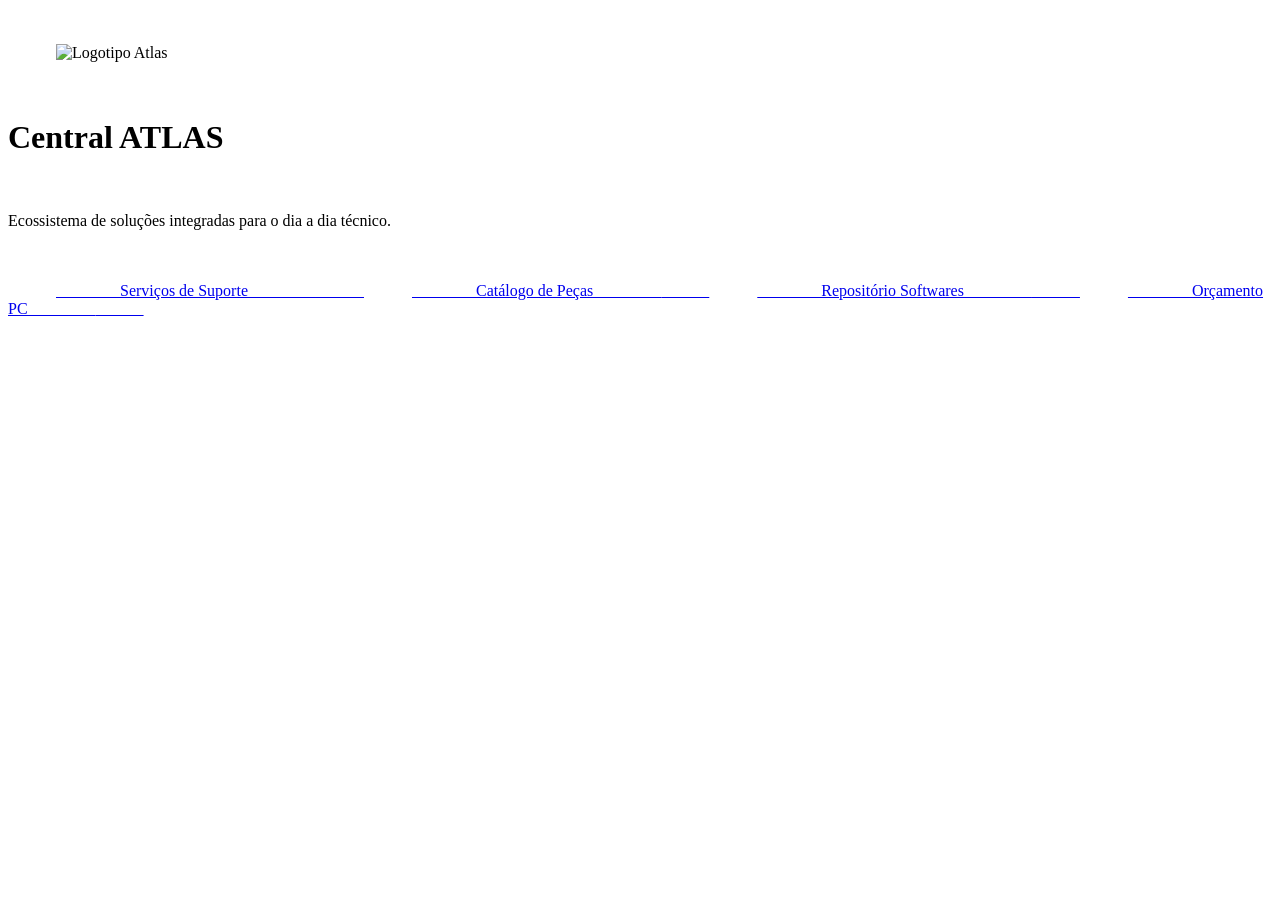
==== index.html @ 5d9e9987 "vv" ====
<!DOCTYPE html> 
 <html lang="pt-br"> 
 <head> 
     <meta charset="UTF-8"> 
     <meta name="viewport" content="width=device-width, initial-scale=1.0"> 
     <title>Atlas - Soluções Técnicas</title> 
     <script src="https://unpkg.com/lucide@latest"></script> 

     <link 
href="https://fonts.googleapis.com/css2?family=Plus+Jakarta+Sans:wght@400;600;700;800&display=swap"
 rel="stylesheet"> 
      
     <style> 
         :root { 
             --bg-body: #0a0f1a; 
             --card-bg: rgba(23, 32, 53, 0.8); 
             --primary: #3b82f6; 
             --primary-hover: #2563eb; 
             --text-main: #f8fafc; 
             --text-muted: #94a3b8; 
             --border: rgba(255, 255, 255, 0.08); 
         } 

         * {  
             margin: 0; padding: 0; box-sizing: border-box;  
             font-family: 'Plus Jakarta Sans', sans-serif;  
         } 
          
         body { 
             background-color: var(--bg-body); 
             background-image:  
                 radial-gradient(circle at 20% 20%, rgba(59, 130, 246, 0.05) 0%, transparent 40%), 
                 radial-gradient(circle at 80% 80%, rgba(37, 99, 235, 0.05) 0%, transparent 40%); 
             display: flex; 
             justify-content: center; 
             align-items: center; 
             min-height: 100vh; 
             padding: 20px; 
             color: var(--text-main); 
         } 

         /* Glassmorphism Card Elevado */ 
         .card { 
             background: var(--card-bg); 
             backdrop-filter: blur(20px); 
             -webkit-backdrop-filter: blur(20px); 
             width: 100%; 
             max-width: 400px; 
             padding: 48px 32px; 
             border-radius: 32px; 
             box-shadow: 0 40px 100px -20px rgba(0, 0, 0, 0.7); 
             text-align: center; 
             border: 1px solid var(--border); 
             position: relative; 
             overflow: hidden; 
         } 

         /* Brilho decorativo no topo */ 
         .card::before { 
             content: ''; 
             position: absolute; 
             top: 0; left: 50%; 
             transform: translateX(-50%); 
             width: 80%; 
             height: 1px; 
             background: linear-gradient(90deg, transparent, rgba(59, 130, 246, 0.5), transparent); 
         } 

         .logo-wrapper { 
             width: 130px; 
             height: 130px; 
             margin: 0 auto 32px; 
             background: linear-gradient(145deg, rgba(255,255,255,0.03), rgba(255,255,255,0.01)); 
             border-radius: 30px; 
             display: flex; 
             justify-content: center; 
             align-items: center; 
             padding: 20px; 
             border: 1px solid var(--border); 
             box-shadow: inset 0 0 20px rgba(0,0,0,0.2); 
         } 

         .logo-wrapper img { 
             max-width: 100%; 
             height: auto; 
             filter: drop-shadow(0 10px 15px rgba(0,0,0,0.3)); 
             transition: transform 0.5s cubic-bezier(0.175, 0.885, 0.32, 1.275); 
         } 

         .card:hover .logo-wrapper img { 
             transform: scale(1.1) rotate(2deg); 
         } 

         h1 {  
             font-size: 1.85rem;  
             font-weight: 800; 
             margin-bottom: 12px;  
             letter-spacing: -0.04em; 
             background: linear-gradient(to bottom, #fff, #cbd5e1); 
             -webkit-background-clip: text; 
             -webkit-text-fill-color: transparent; 
         } 

         p {  
             color: var(--text-muted);  
             margin-bottom: 40px;  
             font-size: 1rem;  
             line-height: 1.6; 
             font-weight: 400; 
         } 

         .btn-group {  
             display: flex;  
             flex-direction: column;  
             gap: 12px;  
         } 

         .btn { 
             display: flex; 
             align-items: center; 
             justify-content: space-between; 
             padding: 18px 24px; 
             border-radius: 18px; 
             font-weight: 700; 
             text-decoration: none; 
             font-size: 0.95rem; 
             transition: all 0.3s cubic-bezier(0.4, 0, 0.2, 1); 
             position: relative; 
         } 

         /* Botão Primário Estilo 'Glow' */ 
         .btn-primary {  
             background: var(--primary);  
             color: white; 
             box-shadow: 0 4px 20px -5px rgba(59, 130, 246, 0.5); 
         } 

         .btn-primary:hover { 
             background: var(--primary-hover); 
             transform: translateY(-2px); 
             box-shadow: 0 8px 25px -5px rgba(59, 130, 246, 0.6); 
         } 

         /* Botão Secundário Estilo Glass */ 
         .btn-secondary { 
             background: rgba(255, 255, 255, 0.03); 
             color: #e2e8f0; 
             border: 1px solid var(--border); 
         } 

         .btn-secondary:hover { 
             background: rgba(255, 255, 255, 0.07); 
             border-color: rgba(255, 255, 255, 0.2); 
             transform: translateY(-2px); 
             color: #fff; 
         } 

         .btn:active { transform: scale(0.97); } 

         .btn i { opacity: 0.6; transition: 0.3s; } 
         .btn:hover i { transform: translateX(4px); opacity: 1; } 

     </style> 
 </head> 
 <body> 

     <main class="card"> 
         <div class="logo-wrapper"> 
             <img src="https://github.com/danmaxy/atlas/blob/main/IMPERIUM.png?raw=true" alt="Logotipo Atlas"> 
         </div> 
          
         <header> 
             <h1>Central ATLAS</h1> 
             <p>Ecossistema de soluções integradas para o dia a dia técnico.</p> 
         </header> 

         <nav class="btn-group"> 
             <a href="#servicos" class="btn btn-primary"> 
                 Serviços de Suporte 
                 <i data-lucide="chevron-right" size="18"></i> 
             </a> 
             <a href="#pecas" class="btn btn-secondary"> 
                 Catálogo de Peças 
                 <i data-lucide="chevron-right" size="18"></i> 
             </a> 
             <a href="softwares.html" class="btn btn-secondary"> 
                 Repositório Softwares 
                 <i data-lucide="chevron-right" size="18"></i> 
             </a> 
             <a href="orcamentopc.html" class="btn btn-secondary"> 
                 Orçamento PC 
                 <i data-lucide="chevron-right" size="18"></i> 
             </a> 
         </nav> 
     </main> 

     <script> 
         // Inicializa os ícones Lucide 
         lucide.createIcons(); 
     </script> 
 </body> 
 </html>
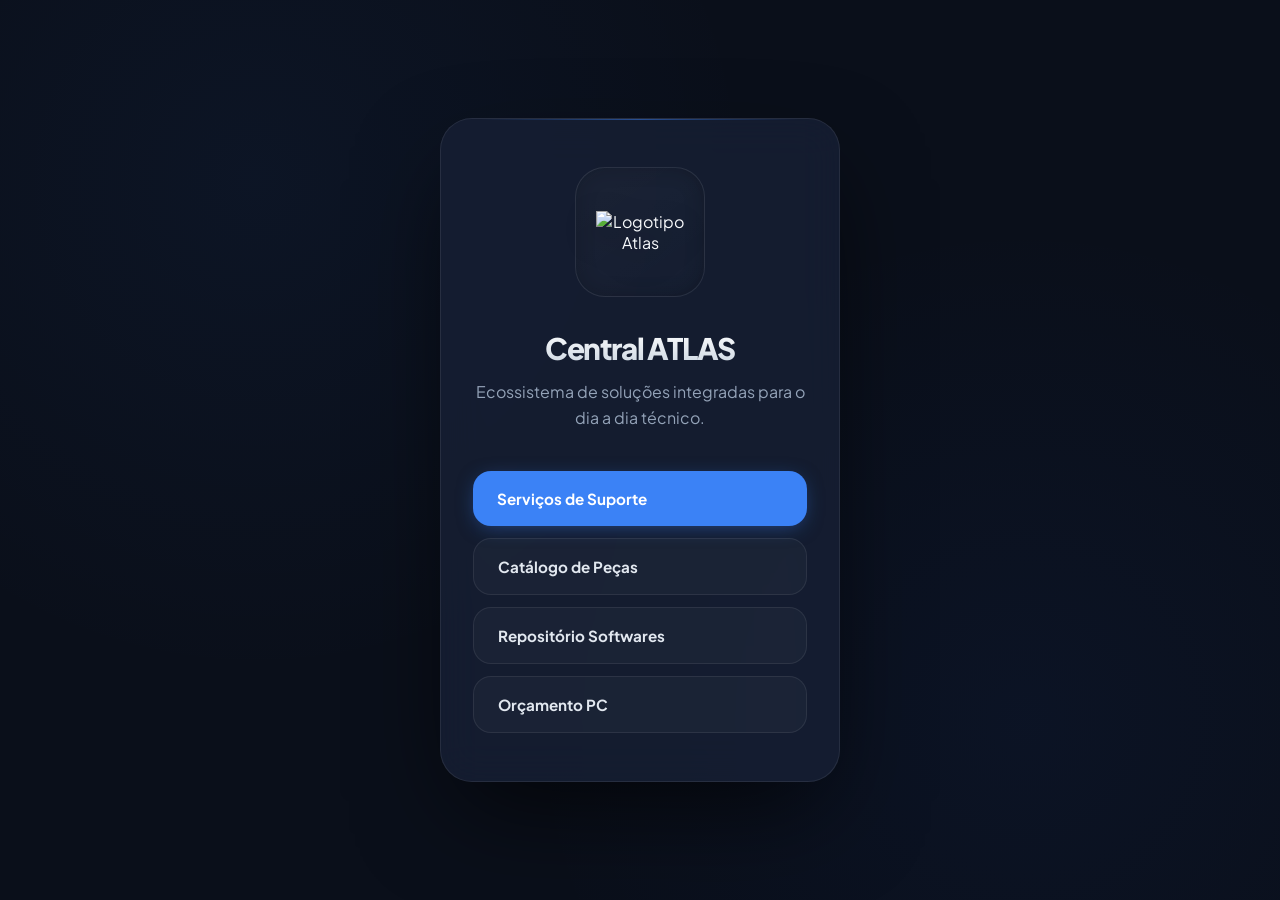
==== commit 8269cf31: "Update index.html" ====
--- a/index.html
+++ b/index.html
@@ -1,202 +1,202 @@
- <!DOCTYPE html> 
- <html lang="pt-br"> 
- <head> 
-     <meta charset="UTF-8"> 
-     <meta name="viewport" content="width=device-width, initial-scale=1.0"> 
-     <title>Atlas - Soluções Técnicas</title> 
-     <script src="https://unpkg.com/lucide@latest"></script> 
-
-     <link 
+<!DOCTYPE html> 
+<html lang="pt-br"> 
+<head> 
+    <meta charset="UTF-8"> 
+    <meta name="viewport" content="width=device-width, initial-scale=1.0"> 
+    <title>Atlas - Soluções Técnicas</title> 
+    <script src="https://unpkg.com/lucide@latest"></script> 
+
+    <link 
 href="https://fonts.googleapis.com/css2?family=Plus+Jakarta+Sans:wght@400;600;700;800&display=swap"
  rel="stylesheet"> 
-      
-     <style> 
-         :root { 
-             --bg-body: #0a0f1a; 
-             --card-bg: rgba(23, 32, 53, 0.8); 
-             --primary: #3b82f6; 
-             --primary-hover: #2563eb; 
-             --text-main: #f8fafc; 
-             --text-muted: #94a3b8; 
-             --border: rgba(255, 255, 255, 0.08); 
-         } 
-
-         * {  
-             margin: 0; padding: 0; box-sizing: border-box;  
-             font-family: 'Plus Jakarta Sans', sans-serif;  
-         } 
-          
-         body { 
-             background-color: var(--bg-body); 
-             background-image:  
-                 radial-gradient(circle at 20% 20%, rgba(59, 130, 246, 0.05) 0%, transparent 40%), 
-                 radial-gradient(circle at 80% 80%, rgba(37, 99, 235, 0.05) 0%, transparent 40%); 
-             display: flex; 
-             justify-content: center; 
-             align-items: center; 
-             min-height: 100vh; 
-             padding: 20px; 
-             color: var(--text-main); 
-         } 
-
-         /* Glassmorphism Card Elevado */ 
-         .card { 
-             background: var(--card-bg); 
-             backdrop-filter: blur(20px); 
-             -webkit-backdrop-filter: blur(20px); 
-             width: 100%; 
-             max-width: 400px; 
-             padding: 48px 32px; 
-             border-radius: 32px; 
-             box-shadow: 0 40px 100px -20px rgba(0, 0, 0, 0.7); 
-             text-align: center; 
-             border: 1px solid var(--border); 
-             position: relative; 
-             overflow: hidden; 
-         } 
-
-         /* Brilho decorativo no topo */ 
-         .card::before { 
-             content: ''; 
-             position: absolute; 
-             top: 0; left: 50%; 
-             transform: translateX(-50%); 
-             width: 80%; 
-             height: 1px; 
-             background: linear-gradient(90deg, transparent, rgba(59, 130, 246, 0.5), transparent); 
-         } 
-
-         .logo-wrapper { 
-             width: 130px; 
-             height: 130px; 
-             margin: 0 auto 32px; 
-             background: linear-gradient(145deg, rgba(255,255,255,0.03), rgba(255,255,255,0.01)); 
-             border-radius: 30px; 
-             display: flex; 
-             justify-content: center; 
-             align-items: center; 
-             padding: 20px; 
-             border: 1px solid var(--border); 
-             box-shadow: inset 0 0 20px rgba(0,0,0,0.2); 
-         } 
-
-         .logo-wrapper img { 
-             max-width: 100%; 
-             height: auto; 
-             filter: drop-shadow(0 10px 15px rgba(0,0,0,0.3)); 
-             transition: transform 0.5s cubic-bezier(0.175, 0.885, 0.32, 1.275); 
-         } 
-
-         .card:hover .logo-wrapper img { 
-             transform: scale(1.1) rotate(2deg); 
-         } 
-
-         h1 {  
-             font-size: 1.85rem;  
-             font-weight: 800; 
-             margin-bottom: 12px;  
-             letter-spacing: -0.04em; 
-             background: linear-gradient(to bottom, #fff, #cbd5e1); 
-             -webkit-background-clip: text; 
-             -webkit-text-fill-color: transparent; 
-         } 
-
-         p {  
-             color: var(--text-muted);  
-             margin-bottom: 40px;  
-             font-size: 1rem;  
-             line-height: 1.6; 
-             font-weight: 400; 
-         } 
-
-         .btn-group {  
-             display: flex;  
-             flex-direction: column;  
-             gap: 12px;  
-         } 
-
-         .btn { 
-             display: flex; 
-             align-items: center; 
-             justify-content: space-between; 
-             padding: 18px 24px; 
-             border-radius: 18px; 
-             font-weight: 700; 
-             text-decoration: none; 
-             font-size: 0.95rem; 
-             transition: all 0.3s cubic-bezier(0.4, 0, 0.2, 1); 
-             position: relative; 
-         } 
-
-         /* Botão Primário Estilo 'Glow' */ 
-         .btn-primary {  
-             background: var(--primary);  
-             color: white; 
-             box-shadow: 0 4px 20px -5px rgba(59, 130, 246, 0.5); 
-         } 
-
-         .btn-primary:hover { 
-             background: var(--primary-hover); 
-             transform: translateY(-2px); 
-             box-shadow: 0 8px 25px -5px rgba(59, 130, 246, 0.6); 
-         } 
-
-         /* Botão Secundário Estilo Glass */ 
-         .btn-secondary { 
-             background: rgba(255, 255, 255, 0.03); 
-             color: #e2e8f0; 
-             border: 1px solid var(--border); 
-         } 
-
-         .btn-secondary:hover { 
-             background: rgba(255, 255, 255, 0.07); 
-             border-color: rgba(255, 255, 255, 0.2); 
-             transform: translateY(-2px); 
-             color: #fff; 
-         } 
-
-         .btn:active { transform: scale(0.97); } 
-
-         .btn i { opacity: 0.6; transition: 0.3s; } 
-         .btn:hover i { transform: translateX(4px); opacity: 1; } 
-
-     </style> 
- </head> 
- <body> 
-
-     <main class="card"> 
-         <div class="logo-wrapper"> 
-             <img src="https://github.com/danmaxy/atlas/blob/main/IMPERIUM.png?raw=true" alt="Logotipo Atlas"> 
-         </div> 
-          
-         <header> 
-             <h1>Central ATLAS</h1> 
-             <p>Ecossistema de soluções integradas para o dia a dia técnico.</p> 
-         </header> 
-
-         <nav class="btn-group"> 
-             <a href="#servicos" class="btn btn-primary"> 
-                 Serviços de Suporte 
-                 <i data-lucide="chevron-right" size="18"></i> 
-             </a> 
-             <a href="#pecas" class="btn btn-secondary"> 
-                 Catálogo de Peças 
-                 <i data-lucide="chevron-right" size="18"></i> 
-             </a> 
-             <a href="softwares.html" class="btn btn-secondary"> 
-                 Repositório Softwares 
-                 <i data-lucide="chevron-right" size="18"></i> 
-             </a> 
-             <a href="orcamentopc.html" class="btn btn-secondary"> 
-                 Orçamento PC 
-                 <i data-lucide="chevron-right" size="18"></i> 
-             </a> 
-         </nav> 
-     </main> 
-
-     <script> 
-         // Inicializa os ícones Lucide 
-         lucide.createIcons(); 
-     </script> 
- </body> 
- </html> 
+     
+    <style> 
+        :root { 
+            --bg-body: #0a0f1a; 
+            --card-bg: rgba(23, 32, 53, 0.8); 
+            --primary: #3b82f6; 
+            --primary-hover: #2563eb; 
+            --text-main: #f8fafc; 
+            --text-muted: #94a3b8; 
+            --border: rgba(255, 255, 255, 0.08); 
+        } 
+
+        * {  
+            margin: 0; padding: 0; box-sizing: border-box;  
+            font-family: 'Plus Jakarta Sans', sans-serif;  
+        } 
+         
+        body { 
+            background-color: var(--bg-body); 
+            background-image:  
+                radial-gradient(circle at 20% 20%, rgba(59, 130, 246, 0.05) 0%, transparent 40%),  
+                radial-gradient(circle at 80% 80%, rgba(37, 99, 235, 0.05) 0%, transparent 40%); 
+            display: flex; 
+            justify-content: center; 
+            align-items: center; 
+            min-height: 100vh; 
+            padding: 20px; 
+            color: var(--text-main); 
+        } 
+
+        /* Glassmorphism Card Elevado */ 
+        .card { 
+            background: var(--card-bg); 
+            backdrop-filter: blur(20px); 
+            -webkit-backdrop-filter: blur(20px); 
+            width: 100%; 
+            max-width: 400px; 
+            padding: 48px 32px; 
+            border-radius: 32px; 
+            box-shadow: 0 40px 100px -20px rgba(0, 0, 0, 0.7); 
+            text-align: center; 
+            border: 1px solid var(--border); 
+            position: relative; 
+            overflow: hidden; 
+        } 
+
+        /* Brilho decorativo no topo */ 
+        .card::before { 
+            content: ''; 
+            position: absolute; 
+            top: 0; left: 50%; 
+            transform: translateX(-50%); 
+            width: 80%; 
+            height: 1px; 
+            background: linear-gradient(90deg, transparent, rgba(59, 130, 246, 0.5), transparent); 
+        } 
+
+        .logo-wrapper { 
+            width: 130px; 
+            height: 130px; 
+            margin: 0 auto 32px; 
+            background: linear-gradient(145deg, rgba(255,255,255,0.03), rgba(255,255,255,0.01)); 
+            border-radius: 30px; 
+            display: flex; 
+            justify-content: center; 
+            align-items: center; 
+            padding: 20px; 
+            border: 1px solid var(--border); 
+            box-shadow: inset 0 0 20px rgba(0,0,0,0.2); 
+        } 
+
+        .logo-wrapper img { 
+            max-width: 100%; 
+            height: auto; 
+            filter: drop-shadow(0 10px 15px rgba(0,0,0,0.3)); 
+            transition: transform 0.5s cubic-bezier(0.175, 0.885, 0.32, 1.275); 
+        } 
+
+        .card:hover .logo-wrapper img { 
+            transform: scale(1.1) rotate(2deg); 
+        } 
+
+        h1 {  
+            font-size: 1.85rem;  
+            font-weight: 800; 
+            margin-bottom: 12px;  
+            letter-spacing: -0.04em; 
+            background: linear-gradient(to bottom, #fff, #cbd5e1); 
+            -webkit-background-clip: text; 
+            -webkit-text-fill-color: transparent; 
+        } 
+
+        p {  
+            color: var(--text-muted);  
+            margin-bottom: 40px;  
+            font-size: 1rem;  
+            line-height: 1.6;  
+            font-weight: 400; 
+        } 
+
+        .btn-group {  
+            display: flex;  
+            flex-direction: column;  
+            gap: 12px;  
+        } 
+
+        .btn { 
+            display: flex; 
+            align-items: center; 
+            justify-content: space-between; 
+            padding: 18px 24px; 
+            border-radius: 18px; 
+            font-weight: 700; 
+            text-decoration: none; 
+            font-size: 0.95rem; 
+            transition: all 0.3s cubic-bezier(0.4, 0, 0.2, 1); 
+            position: relative; 
+        } 
+
+        /* Botão Primário Estilo 'Glow' */ 
+        .btn-primary {  
+            background: var(--primary);  
+            color: white; 
+            box-shadow: 0 4px 20px -5px rgba(59, 130, 246, 0.5); 
+        } 
+
+        .btn-primary:hover { 
+            background: var(--primary-hover); 
+            transform: translateY(-2px); 
+            box-shadow: 0 8px 25px -5px rgba(59, 130, 246, 0.6); 
+        } 
+
+        /* Botão Secundário Estilo Glass */ 
+        .btn-secondary { 
+            background: rgba(255, 255, 255, 0.03); 
+            color: #e2e8f0; 
+            border: 1px solid var(--border); 
+        } 
+
+        .btn-secondary:hover { 
+            background: rgba(255, 255, 255, 0.07); 
+            border-color: rgba(255, 255, 255, 0.2); 
+            transform: translateY(-2px); 
+            color: #fff; 
+        } 
+
+        .btn:active { transform: scale(0.97); } 
+
+        .btn i { opacity: 0.6; transition: 0.3s; } 
+        .btn:hover i { transform: translateX(4px); opacity: 1; } 
+
+    </style> 
+</head> 
+<body> 
+
+    <main class="card"> 
+        <div class="logo-wrapper"> 
+            <img src="https://github.com/danmaxy/atlas/blob/main/IMPERIUM.png?raw=true" alt="Logotipo Atlas"> 
+        </div> 
+         
+        <header> 
+            <h1>Central ATLAS</h1> 
+            <p>Ecossistema de soluções integradas para o dia a dia técnico.</p> 
+        </header> 
+
+        <nav class="btn-group"> 
+            <a href="#servicos" class="btn btn-primary"> 
+                Serviços de Suporte 
+                <i data-lucide="chevron-right" size="18"></i> 
+            </a> 
+            <a href="#pecas" class="btn btn-secondary"> 
+                Catálogo de Peças 
+                <i data-lucide="chevron-right" size="18"></i> 
+            </a> 
+            <a href="softwares.html" class="btn btn-secondary"> 
+                Repositório Softwares 
+                <i data-lucide="chevron-right" size="18"></i> 
+            </a> 
+            <a href="orcamentopc.html" class="btn btn-secondary"> 
+                Orçamento PC 
+                <i data-lucide="chevron-right" size="18"></i> 
+            </a> 
+        </nav> 
+    </main> 
+
+    <script> 
+        // Inicializa os ícones Lucide 
+        lucide.createIcons(); 
+    </script> 
+</body> 
+</html>
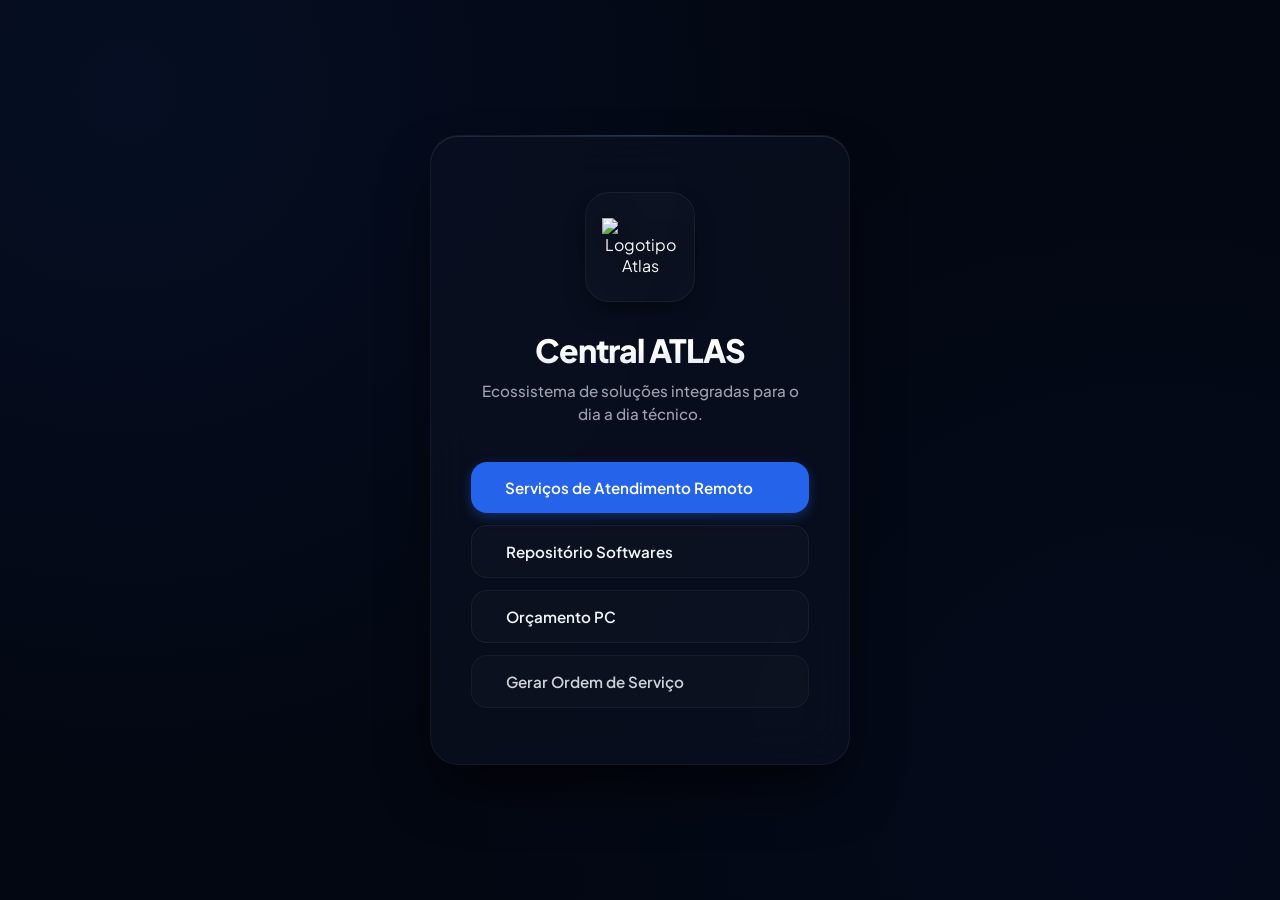
==== commit b17b4a4f: "Update index.html" ====
--- a/index.html
+++ b/index.html
@@ -6,19 +6,18 @@
     <title>Atlas - Soluções Técnicas</title> 
     <script src="https://unpkg.com/lucide@latest"></script> 
 
-    <link 
-href="https://fonts.googleapis.com/css2?family=Plus+Jakarta+Sans:wght@400;600;700;800&display=swap"
- rel="stylesheet"> 
+    <link href="https://fonts.googleapis.com/css2?family=Plus+Jakarta+Sans:wght@400;500;600;700;800&display=swap" rel="stylesheet"> 
      
     <style> 
         :root { 
-            --bg-body: #0a0f1a; 
-            --card-bg: rgba(23, 32, 53, 0.8); 
-            --primary: #3b82f6; 
-            --primary-hover: #2563eb; 
-            --text-main: #f8fafc; 
-            --text-muted: #94a3b8; 
-            --border: rgba(255, 255, 255, 0.08); 
+            --bg-body: #030712; 
+            --card-bg: rgba(11, 17, 34, 0.65); 
+            --primary: #2563eb; 
+            --primary-glow: rgba(37, 99, 235, 0.35); 
+            --text-main: #f9fafb; 
+            --text-muted: #9ca3af; 
+            --border: rgba(255, 255, 255, 0.05); 
+            --border-hover: rgba(255, 255, 255, 0.12);
         } 
 
         * {  
@@ -29,86 +28,96 @@
         body { 
             background-color: var(--bg-body); 
             background-image:  
-                radial-gradient(circle at 20% 20%, rgba(59, 130, 246, 0.05) 0%, transparent 40%),  
-                radial-gradient(circle at 80% 80%, rgba(37, 99, 235, 0.05) 0%, transparent 40%); 
+                radial-gradient(circle at 10% 10%, rgba(37, 99, 235, 0.08) 0%, transparent 50%),  
+                radial-gradient(circle at 90% 90%, rgba(29, 78, 216, 0.05) 0%, transparent 50%); 
             display: flex; 
             justify-content: center; 
             align-items: center; 
             min-height: 100vh; 
-            padding: 20px; 
+            padding: 24px; 
             color: var(--text-main); 
         } 
 
-        /* Glassmorphism Card Elevado */ 
+        /* Card com design Glassmorphism Minimalista */ 
         .card { 
             background: var(--card-bg); 
-            backdrop-filter: blur(20px); 
-            -webkit-backdrop-filter: blur(20px); 
+            backdrop-filter: blur(24px); 
+            -webkit-backdrop-filter: blur(24px); 
             width: 100%; 
-            max-width: 400px; 
-            padding: 48px 32px; 
-            border-radius: 32px; 
-            box-shadow: 0 40px 100px -20px rgba(0, 0, 0, 0.7); 
+            max-width: 420px; 
+            padding: 56px 40px; 
+            border-radius: 28px; 
+            box-shadow: 0 30px 60px -15px rgba(0, 0, 0, 0.8),
+                        inset 0 1px 0px 0px rgba(255, 255, 255, 0.1); 
             text-align: center; 
             border: 1px solid var(--border); 
             position: relative; 
-            overflow: hidden; 
-        } 
-
-        /* Brilho decorativo no topo */ 
+        } 
+
+        /* Linha de luz superior refinada */ 
         .card::before { 
             content: ''; 
             position: absolute; 
-            top: 0; left: 50%; 
-            transform: translateX(-50%); 
-            width: 80%; 
+            top: -1px; left: 15%; 
+            width: 70%; 
             height: 1px; 
-            background: linear-gradient(90deg, transparent, rgba(59, 130, 246, 0.5), transparent); 
-        } 
-
+            background: linear-gradient(90deg, transparent, rgba(59, 130, 246, 0.3), transparent); 
+        } 
+
+        /* Wrapper do Logotipo Polido */ 
         .logo-wrapper { 
-            width: 130px; 
-            height: 130px; 
-            margin: 0 auto 32px; 
-            background: linear-gradient(145deg, rgba(255,255,255,0.03), rgba(255,255,255,0.01)); 
-            border-radius: 30px; 
+            width: 110px; 
+            height: 110px; 
+            margin: 0 auto 28px; 
+            background: rgba(255, 255, 255, 0.02); 
+            border-radius: 24px; 
             display: flex; 
             justify-content: center; 
             align-items: center; 
-            padding: 20px; 
+            padding: 16px; 
             border: 1px solid var(--border); 
-            box-shadow: inset 0 0 20px rgba(0,0,0,0.2); 
+            box-shadow: 0 12px 24px -8px rgba(0,0,0,0.5);
+            transition: all 0.5s ease;
         } 
 
         .logo-wrapper img { 
             max-width: 100%; 
             height: auto; 
-            filter: drop-shadow(0 10px 15px rgba(0,0,0,0.3)); 
-            transition: transform 0.5s cubic-bezier(0.175, 0.885, 0.32, 1.275); 
-        } 
+            filter: drop-shadow(0 4px 12px rgba(0,0,0,0.5)); 
+            transition: transform 0.6s cubic-bezier(0.16, 1, 0.3, 1); 
+        } 
+
+        .card:hover .logo-wrapper {
+            border-color: rgba(37, 99, 235, 0.3);
+            background: rgba(37, 99, 235, 0.03);
+            box-shadow: 0 16px 32px -8px rgba(37, 99, 235, 0.1);
+        }
 
         .card:hover .logo-wrapper img { 
-            transform: scale(1.1) rotate(2deg); 
-        } 
-
+            transform: scale(1.05); 
+        } 
+
+        /* Tipografia Elegante */
         h1 {  
-            font-size: 1.85rem;  
+            font-size: 2rem;  
             font-weight: 800; 
-            margin-bottom: 12px;  
-            letter-spacing: -0.04em; 
-            background: linear-gradient(to bottom, #fff, #cbd5e1); 
+            margin-bottom: 10px;  
+            letter-spacing: -0.03em; 
+            background: linear-gradient(to bottom, #ffffff 40%, #e2e8f0 100%); 
             -webkit-background-clip: text; 
             -webkit-text-fill-color: transparent; 
         } 
 
         p {  
             color: var(--text-muted);  
-            margin-bottom: 40px;  
-            font-size: 1rem;  
-            line-height: 1.6;  
-            font-weight: 400; 
-        } 
-
+            margin-bottom: 36px;  
+            font-size: 0.95rem;  
+            line-height: 1.5;  
+            font-weight: 500; 
+            padding: 0 8px;
+        } 
+
+        /* Grupo de Botões e Listas */
         .btn-group {  
             display: flex;  
             flex-direction: column;  
@@ -119,46 +128,64 @@
             display: flex; 
             align-items: center; 
             justify-content: space-between; 
-            padding: 18px 24px; 
-            border-radius: 18px; 
-            font-weight: 700; 
+            padding: 16px 20px; 
+            border-radius: 16px; 
+            font-weight: 600; 
             text-decoration: none; 
             font-size: 0.95rem; 
-            transition: all 0.3s cubic-bezier(0.4, 0, 0.2, 1); 
-            position: relative; 
-        } 
-
-        /* Botão Primário Estilo 'Glow' */ 
+            transition: all 0.25s cubic-bezier(0.16, 1, 0.3, 1); 
+            cursor: pointer;
+        } 
+
+        /* Botão Primário Neutro/Elevado */ 
         .btn-primary {  
             background: var(--primary);  
             color: white; 
-            box-shadow: 0 4px 20px -5px rgba(59, 130, 246, 0.5); 
+            box-shadow: 0 4px 12px var(--primary-glow); 
         } 
 
         .btn-primary:hover { 
-            background: var(--primary-hover); 
+            background: #3b82f6; 
             transform: translateY(-2px); 
-            box-shadow: 0 8px 25px -5px rgba(59, 130, 246, 0.6); 
-        } 
-
-        /* Botão Secundário Estilo Glass */ 
+            box-shadow: 0 8px 20px rgba(37, 99, 235, 0.45); 
+        } 
+
+        /* Botão Secundário Minimalista */ 
         .btn-secondary { 
-            background: rgba(255, 255, 255, 0.03); 
-            color: #e2e8f0; 
+            background: rgba(255, 255, 255, 0.02); 
+            color: #f1f5f9; 
             border: 1px solid var(--border); 
         } 
 
         .btn-secondary:hover { 
-            background: rgba(255, 255, 255, 0.07); 
-            border-color: rgba(255, 255, 255, 0.2); 
+            background: rgba(255, 255, 255, 0.05); 
+            border-color: var(--border-hover); 
             transform: translateY(-2px); 
-            color: #fff; 
-        } 
-
-        .btn:active { transform: scale(0.97); } 
-
-        .btn i { opacity: 0.6; transition: 0.3s; } 
-        .btn:hover i { transform: translateX(4px); opacity: 1; } 
+        } 
+
+        /* Feedbacks de Toque e Ícones */
+        .btn:active { 
+            transform: translateY(0) scale(0.98); 
+        } 
+
+        .btn .icon-left {
+            display: flex;
+            align-items: center;
+            gap: 14px;
+        }
+
+        .btn i { 
+            opacity: 0.4; 
+            transition: transform 0.25s ease, opacity 0.25s ease; 
+        } 
+        
+        .btn:hover i { 
+            opacity: 1; 
+        }
+
+        .btn:hover .chevron {
+            transform: translateX(3px);
+        }
 
     </style> 
 </head> 
@@ -175,21 +202,36 @@
         </header> 
 
         <nav class="btn-group"> 
-            <a href="#servicos" class="btn btn-primary"> 
-                Serviços de Suporte 
-                <i data-lucide="chevron-right" size="18"></i> 
-            </a> 
-            <a href="#pecas" class="btn btn-secondary"> 
-                Catálogo de Peças 
-                <i data-lucide="chevron-right" size="18"></i> 
-            </a> 
+            <a href="#atendimento" class="btn btn-primary"> 
+                <span class="icon-left">
+                    <i data-lucide="monitor-remote"></i>
+                    Serviços de Atendimento Remoto 
+                </span>
+                <i data-lucide="arrow-right" class="chevron" size="18"></i> 
+            </a> 
+
             <a href="softwares.html" class="btn btn-secondary"> 
-                Repositório Softwares 
-                <i data-lucide="chevron-right" size="18"></i> 
-            </a> 
+                <span class="icon-left">
+                    <i data-lucide="folder-git"></i>
+                    Repositório Softwares 
+                </span>
+                <i data-lucide="chevron-right" class="chevron" size="18"></i> 
+            </a> 
+
             <a href="orcamentopc.html" class="btn btn-secondary"> 
-                Orçamento PC 
-                <i data-lucide="chevron-right" size="18"></i> 
+                <span class="icon-left">
+                    <i data-lucide="calculator"></i>
+                    Orçamento PC 
+                </span>
+                <i data-lucide="chevron-right" class="chevron" size="18"></i> 
+            </a> 
+
+            <a class="btn btn-secondary" style="opacity: 0.85;"> 
+                <span class="icon-left">
+                    <i data-lucide="file-text"></i>
+                    Gerar Ordem de Serviço 
+                </span>
+                <i data-lucide="plus" size="18"></i> 
             </a> 
         </nav> 
     </main> 
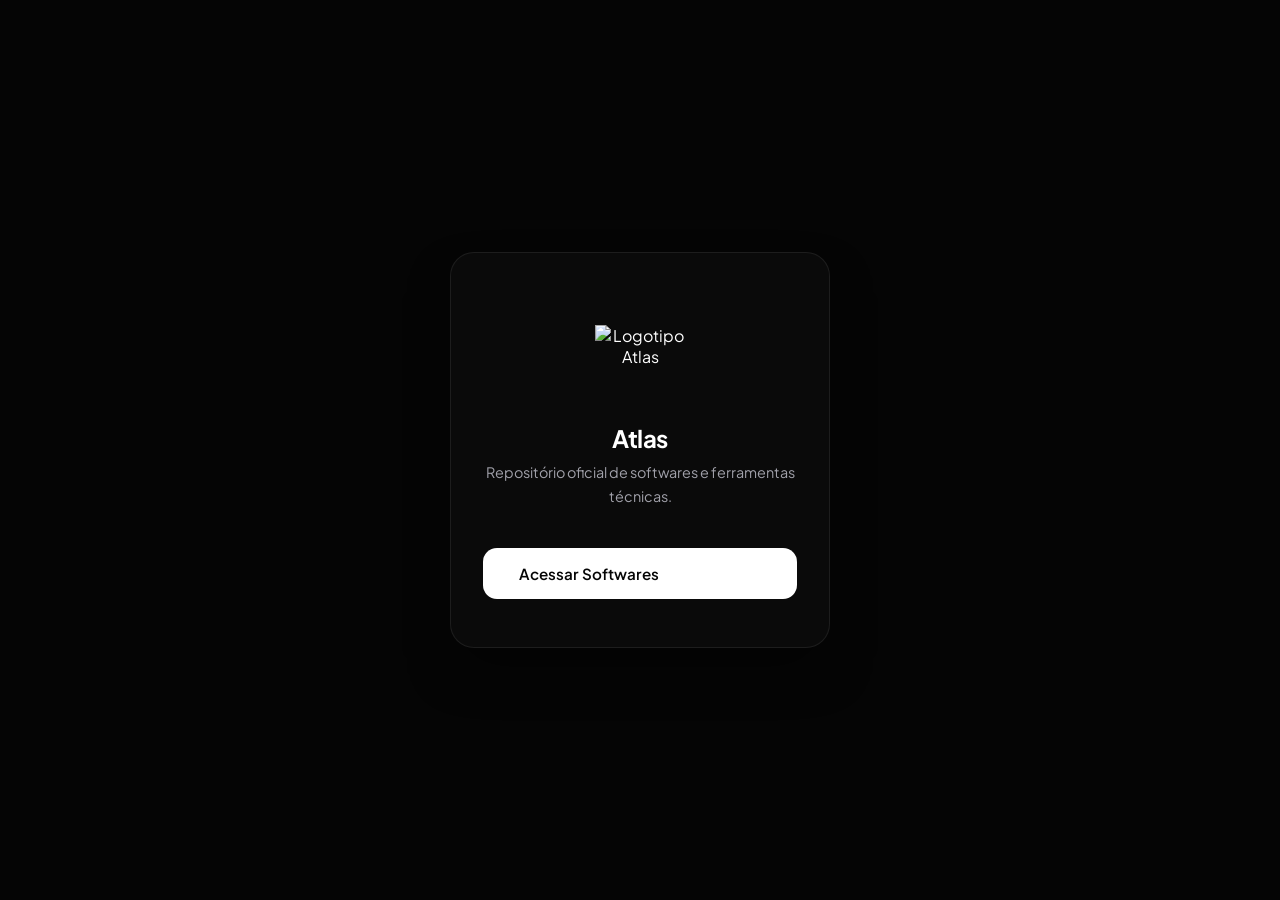
==== commit 9eea82df: "Update title and styles in index.html" ====
--- a/index.html
+++ b/index.html
@@ -3,33 +3,29 @@
 <head> 
     <meta charset="UTF-8"> 
     <meta name="viewport" content="width=device-width, initial-scale=1.0"> 
-    <title>Atlas - Soluções Técnicas</title> 
+    <title>Atlas - Repositório de Softwares</title> 
     <script src="https://unpkg.com/lucide@latest"></script> 
-
-    <link href="https://fonts.googleapis.com/css2?family=Plus+Jakarta+Sans:wght@400;500;600;700;800&display=swap" rel="stylesheet"> 
+    <link href="https://fonts.googleapis.com/css2?family=Plus+Jakarta+Sans:wght@400;500;600;700&display=swap" rel="stylesheet"> 
      
     <style> 
         :root { 
-            --bg-body: #030712; 
-            --card-bg: rgba(11, 17, 34, 0.65); 
+            --bg-body: #050505; 
+            --card-bg: #0a0a0a; 
             --primary: #2563eb; 
-            --primary-glow: rgba(37, 99, 235, 0.35); 
-            --text-main: #f9fafb; 
-            --text-muted: #9ca3af; 
-            --border: rgba(255, 255, 255, 0.05); 
-            --border-hover: rgba(255, 255, 255, 0.12);
+            --primary-hover: #3b82f6;
+            --text-main: #ffffff; 
+            --text-muted: #a1a1aa; 
+            --border: rgba(255, 255, 255, 0.08); 
         } 
 
         * {  
             margin: 0; padding: 0; box-sizing: border-box;  
             font-family: 'Plus Jakarta Sans', sans-serif;  
+            -webkit-font-smoothing: antialiased;
         } 
          
         body { 
             background-color: var(--bg-body); 
-            background-image:  
-                radial-gradient(circle at 10% 10%, rgba(37, 99, 235, 0.08) 0%, transparent 50%),  
-                radial-gradient(circle at 90% 90%, rgba(29, 78, 216, 0.05) 0%, transparent 50%); 
             display: flex; 
             justify-content: center; 
             align-items: center; 
@@ -38,153 +34,92 @@
             color: var(--text-main); 
         } 
 
-        /* Card com design Glassmorphism Minimalista */ 
+        /* Card Ultra Minimalista */ 
         .card { 
             background: var(--card-bg); 
-            backdrop-filter: blur(24px); 
-            -webkit-backdrop-filter: blur(24px); 
             width: 100%; 
-            max-width: 420px; 
-            padding: 56px 40px; 
-            border-radius: 28px; 
-            box-shadow: 0 30px 60px -15px rgba(0, 0, 0, 0.8),
-                        inset 0 1px 0px 0px rgba(255, 255, 255, 0.1); 
+            max-width: 380px; 
+            padding: 48px 32px; 
+            border-radius: 24px; 
             text-align: center; 
             border: 1px solid var(--border); 
-            position: relative; 
+            box-shadow: 0 25px 50px -12px rgba(0, 0, 0, 0.5); 
         } 
 
-        /* Linha de luz superior refinada */ 
-        .card::before { 
-            content: ''; 
-            position: absolute; 
-            top: -1px; left: 15%; 
-            width: 70%; 
-            height: 1px; 
-            background: linear-gradient(90deg, transparent, rgba(59, 130, 246, 0.3), transparent); 
-        } 
-
-        /* Wrapper do Logotipo Polido */ 
+        /* Logo Elegante e Estática */ 
         .logo-wrapper { 
-            width: 110px; 
-            height: 110px; 
-            margin: 0 auto 28px; 
-            background: rgba(255, 255, 255, 0.02); 
-            border-radius: 24px; 
+            width: 90px; 
+            height: 90px; 
+            margin: 0 auto 32px; 
             display: flex; 
             justify-content: center; 
             align-items: center; 
-            padding: 16px; 
-            border: 1px solid var(--border); 
-            box-shadow: 0 12px 24px -8px rgba(0,0,0,0.5);
-            transition: all 0.5s ease;
         } 
 
         .logo-wrapper img { 
             max-width: 100%; 
             height: auto; 
-            filter: drop-shadow(0 4px 12px rgba(0,0,0,0.5)); 
-            transition: transform 0.6s cubic-bezier(0.16, 1, 0.3, 1); 
+            filter: drop-shadow(0 0 20px rgba(255, 255, 255, 0.05)); 
         } 
 
-        .card:hover .logo-wrapper {
-            border-color: rgba(37, 99, 235, 0.3);
-            background: rgba(37, 99, 235, 0.03);
-            box-shadow: 0 16px 32px -8px rgba(37, 99, 235, 0.1);
-        }
-
-        .card:hover .logo-wrapper img { 
-            transform: scale(1.05); 
-        } 
-
-        /* Tipografia Elegante */
+        /* Tipografia Profissional */
         h1 {  
-            font-size: 2rem;  
-            font-weight: 800; 
-            margin-bottom: 10px;  
-            letter-spacing: -0.03em; 
-            background: linear-gradient(to bottom, #ffffff 40%, #e2e8f0 100%); 
-            -webkit-background-clip: text; 
-            -webkit-text-fill-color: transparent; 
+            font-size: 1.5rem;  
+            font-weight: 700; 
+            margin-bottom: 8px;  
+            letter-spacing: -0.02em; 
+            color: var(--text-main);
         } 
 
         p {  
             color: var(--text-muted);  
-            margin-bottom: 36px;  
-            font-size: 0.95rem;  
-            line-height: 1.5;  
-            font-weight: 500; 
-            padding: 0 8px;
+            margin-bottom: 40px;  
+            font-size: 0.9rem;  
+            line-height: 1.6;  
+            font-weight: 400; 
         } 
 
-        /* Grupo de Botões e Listas */
+        /* Botão Único e Direto */
         .btn-group {  
             display: flex;  
             flex-direction: column;  
-            gap: 12px;  
         } 
 
-        .btn { 
+        .btn-primary { 
             display: flex; 
             align-items: center; 
             justify-content: space-between; 
-            padding: 16px 20px; 
-            border-radius: 16px; 
+            padding: 16px 24px; 
+            background: var(--text-main);  
+            color: var(--bg-body); 
+            border-radius: 14px; 
             font-weight: 600; 
             text-decoration: none; 
             font-size: 0.95rem; 
-            transition: all 0.25s cubic-bezier(0.16, 1, 0.3, 1); 
-            cursor: pointer;
-        } 
-
-        /* Botão Primário Neutro/Elevado */ 
-        .btn-primary {  
-            background: var(--primary);  
-            color: white; 
-            box-shadow: 0 4px 12px var(--primary-glow); 
+            transition: transform 0.2s ease, background 0.2s ease; 
         } 
 
         .btn-primary:hover { 
-            background: #3b82f6; 
-            transform: translateY(-2px); 
-            box-shadow: 0 8px 20px rgba(37, 99, 235, 0.45); 
-        } 
-
-        /* Botão Secundário Minimalista */ 
-        .btn-secondary { 
-            background: rgba(255, 255, 255, 0.02); 
-            color: #f1f5f9; 
-            border: 1px solid var(--border); 
-        } 
-
-        .btn-secondary:hover { 
-            background: rgba(255, 255, 255, 0.05); 
-            border-color: var(--border-hover); 
+            background: #e4e4e7; 
             transform: translateY(-2px); 
         } 
 
-        /* Feedbacks de Toque e Ícones */
-        .btn:active { 
-            transform: translateY(0) scale(0.98); 
+        .btn-primary:active { 
+            transform: translateY(0); 
         } 
 
-        .btn .icon-left {
+        .btn-primary .icon-left {
             display: flex;
             align-items: center;
-            gap: 14px;
+            gap: 12px;
         }
 
-        .btn i { 
-            opacity: 0.4; 
-            transition: transform 0.25s ease, opacity 0.25s ease; 
+        .btn-primary i { 
+            transition: transform 0.2s ease; 
         } 
         
-        .btn:hover i { 
-            opacity: 1; 
-        }
-
-        .btn:hover .chevron {
-            transform: translateX(3px);
+        .btn-primary:hover .chevron {
+            transform: translateX(4px);
         }
 
     </style> 
@@ -197,41 +132,17 @@
         </div> 
          
         <header> 
-            <h1>Central ATLAS</h1> 
-            <p>Ecossistema de soluções integradas para o dia a dia técnico.</p> 
+            <h1>Atlas</h1> 
+            <p>Repositório oficial de softwares e ferramentas técnicas.</p> 
         </header> 
 
         <nav class="btn-group"> 
-            <a href="#atendimento" class="btn btn-primary"> 
+            <a href="softwares.html" class="btn-primary"> 
                 <span class="icon-left">
-                    <i data-lucide="monitor-remote"></i>
-                    Serviços de Atendimento Remoto 
+                    <i data-lucide="folder-archive" size="20"></i>
+                    Acessar Softwares
                 </span>
                 <i data-lucide="arrow-right" class="chevron" size="18"></i> 
-            </a> 
-
-            <a href="softwares.html" class="btn btn-secondary"> 
-                <span class="icon-left">
-                    <i data-lucide="folder-git"></i>
-                    Repositório Softwares 
-                </span>
-                <i data-lucide="chevron-right" class="chevron" size="18"></i> 
-            </a> 
-
-            <a href="orcamentopc.html" class="btn btn-secondary"> 
-                <span class="icon-left">
-                    <i data-lucide="calculator"></i>
-                    Orçamento PC 
-                </span>
-                <i data-lucide="chevron-right" class="chevron" size="18"></i> 
-            </a> 
-
-            <a class="btn btn-secondary" style="opacity: 0.85;"> 
-                <span class="icon-left">
-                    <i data-lucide="file-text"></i>
-                    Gerar Ordem de Serviço 
-                </span>
-                <i data-lucide="plus" size="18"></i> 
             </a> 
         </nav> 
     </main> 
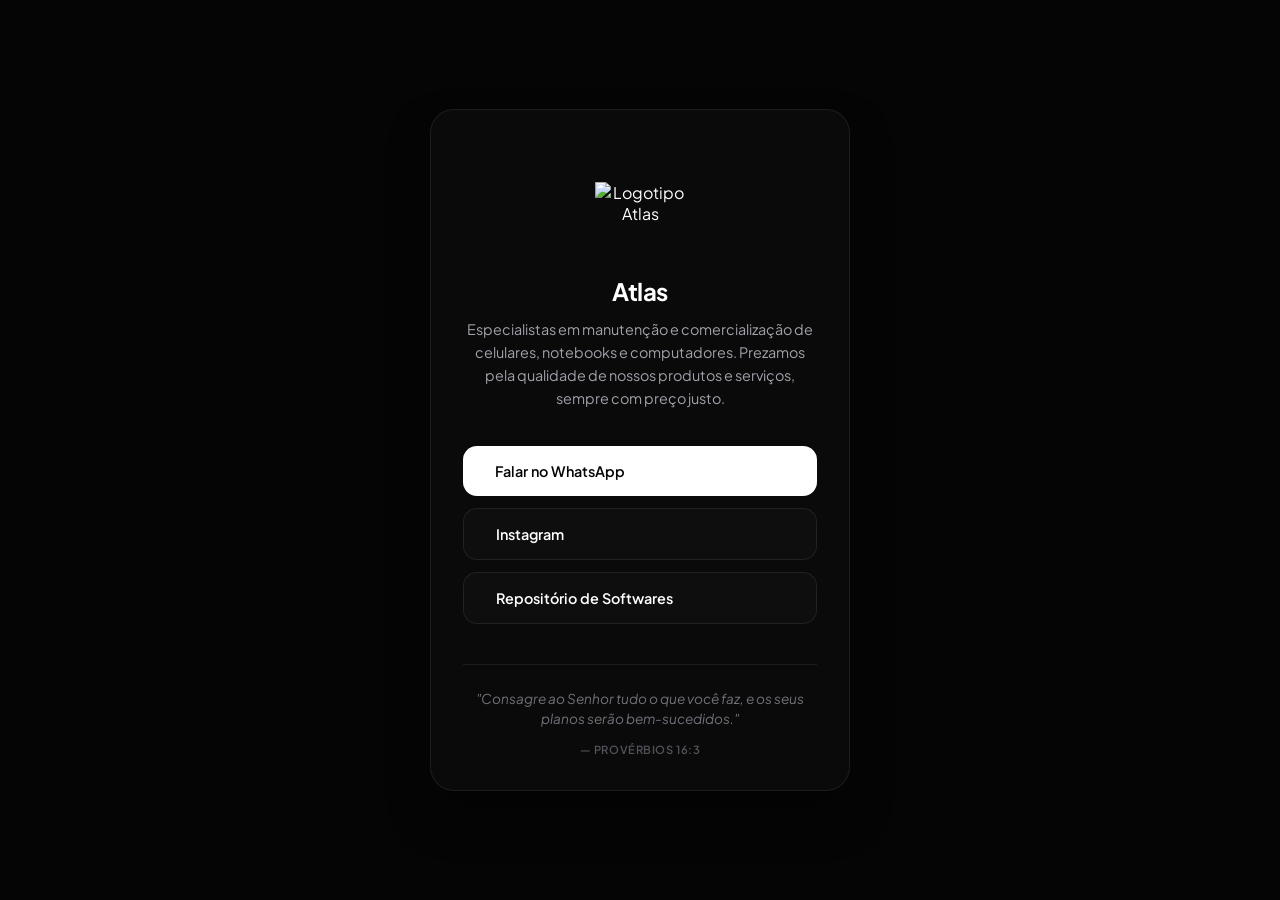
==== commit ae101bcb: "Revise header title and update button styles Updated the title and description in the header, adjust" ====
--- a/index.html
+++ b/index.html
@@ -3,7 +3,7 @@
 <head> 
     <meta charset="UTF-8"> 
     <meta name="viewport" content="width=device-width, initial-scale=1.0"> 
-    <title>Atlas - Repositório de Softwares</title> 
+    <title>Atlas - Soluções Técnicas</title> 
     <script src="https://unpkg.com/lucide@latest"></script> 
     <link href="https://fonts.googleapis.com/css2?family=Plus+Jakarta+Sans:wght@400;500;600;700&display=swap" rel="stylesheet"> 
      
@@ -11,11 +11,10 @@
         :root { 
             --bg-body: #050505; 
             --card-bg: #0a0a0a; 
-            --primary: #2563eb; 
-            --primary-hover: #3b82f6;
             --text-main: #ffffff; 
             --text-muted: #a1a1aa; 
             --border: rgba(255, 255, 255, 0.08); 
+            --border-hover: rgba(255, 255, 255, 0.2);
         } 
 
         * {  
@@ -38,8 +37,8 @@
         .card { 
             background: var(--card-bg); 
             width: 100%; 
-            max-width: 380px; 
-            padding: 48px 32px; 
+            max-width: 420px; 
+            padding: 48px 32px 32px 32px; 
             border-radius: 24px; 
             text-align: center; 
             border: 1px solid var(--border); 
@@ -50,7 +49,7 @@
         .logo-wrapper { 
             width: 90px; 
             height: 90px; 
-            margin: 0 auto 32px; 
+            margin: 0 auto 28px; 
             display: flex; 
             justify-content: center; 
             align-items: center; 
@@ -66,37 +65,42 @@
         h1 {  
             font-size: 1.5rem;  
             font-weight: 700; 
-            margin-bottom: 8px;  
+            margin-bottom: 12px;  
             letter-spacing: -0.02em; 
             color: var(--text-main);
         } 
 
-        p {  
+        p.description {  
             color: var(--text-muted);  
-            margin-bottom: 40px;  
+            margin-bottom: 36px;  
             font-size: 0.9rem;  
             line-height: 1.6;  
             font-weight: 400; 
         } 
 
-        /* Botão Único e Direto */
+        /* Grupo de Botões */
         .btn-group {  
             display: flex;  
-            flex-direction: column;  
-        } 
-
-        .btn-primary { 
+            flex-direction: column; 
+            gap: 12px; 
+        } 
+
+        .btn {
             display: flex; 
             align-items: center; 
             justify-content: space-between; 
-            padding: 16px 24px; 
-            background: var(--text-main);  
-            color: var(--bg-body); 
+            padding: 16px 20px; 
             border-radius: 14px; 
             font-weight: 600; 
             text-decoration: none; 
-            font-size: 0.95rem; 
-            transition: transform 0.2s ease, background 0.2s ease; 
+            font-size: 0.9rem; 
+            transition: all 0.2s ease; 
+        }
+
+        /* Botão Principal (WhatsApp) */
+        .btn-primary { 
+            background: var(--text-main);  
+            color: var(--bg-body); 
         } 
 
         .btn-primary:hover { 
@@ -104,22 +108,62 @@
             transform: translateY(-2px); 
         } 
 
-        .btn-primary:active { 
+        /* Botão Secundário (Instagram e Softwares) */
+        .btn-secondary {
+            background: rgba(255, 255, 255, 0.02);
+            color: var(--text-main);
+            border: 1px solid var(--border);
+        }
+
+        .btn-secondary:hover {
+            background: rgba(255, 255, 255, 0.05);
+            border-color: var(--border-hover);
+            transform: translateY(-2px);
+        }
+
+        .btn:active { 
             transform: translateY(0); 
         } 
 
-        .btn-primary .icon-left {
+        .btn .icon-left {
             display: flex;
             align-items: center;
             gap: 12px;
         }
 
-        .btn-primary i { 
+        .btn i { 
             transition: transform 0.2s ease; 
         } 
         
-        .btn-primary:hover .chevron {
+        .btn:hover .chevron {
             transform: translateX(4px);
+        }
+        
+        .btn:hover .arrow-up {
+            transform: translate(2px, -2px);
+        }
+
+        /* Seção do Versículo */
+        .verse-container {
+            margin-top: 40px;
+            padding-top: 24px;
+            border-top: 1px solid var(--border);
+        }
+
+        .verse-text {
+            font-style: italic;
+            font-size: 0.85rem;
+            color: #71717a;
+            margin-bottom: 8px;
+            line-height: 1.5;
+        }
+
+        .verse-ref {
+            font-size: 0.7rem;
+            color: #52525b;
+            font-weight: 600;
+            text-transform: uppercase;
+            letter-spacing: 0.05em;
         }
 
     </style> 
@@ -133,18 +177,39 @@
          
         <header> 
             <h1>Atlas</h1> 
-            <p>Repositório oficial de softwares e ferramentas técnicas.</p> 
+            <p class="description">Especialistas em manutenção e comercialização de celulares, notebooks e computadores. Prezamos pela qualidade de nossos produtos e serviços, sempre com preço justo.</p> 
         </header> 
 
         <nav class="btn-group"> 
-            <a href="softwares.html" class="btn-primary"> 
+            <a href="https://wa.me/5586988815862" target="_blank" class="btn btn-primary"> 
+                <span class="icon-left">
+                    <i data-lucide="message-circle" size="20"></i>
+                    Falar no WhatsApp
+                </span>
+                <i data-lucide="arrow-up-right" class="arrow-up" size="18"></i> 
+            </a> 
+
+            <a href="https://instagram.com/atlas.fix" target="_blank" class="btn btn-secondary"> 
+                <span class="icon-left">
+                    <i data-lucide="instagram" size="20"></i>
+                    Instagram
+                </span>
+                <i data-lucide="arrow-up-right" class="arrow-up" size="18"></i> 
+            </a> 
+
+            <a href="softwares.html" class="btn btn-secondary"> 
                 <span class="icon-left">
                     <i data-lucide="folder-archive" size="20"></i>
-                    Acessar Softwares
+                    Repositório de Softwares
                 </span>
                 <i data-lucide="arrow-right" class="chevron" size="18"></i> 
             </a> 
         </nav> 
+
+        <div class="verse-container">
+            <p class="verse-text">"Consagre ao Senhor tudo o que você faz, e os seus planos serão bem-sucedidos."</p>
+            <span class="verse-ref">— Provérbios 16:3</span>
+        </div>
     </main> 
 
     <script> 
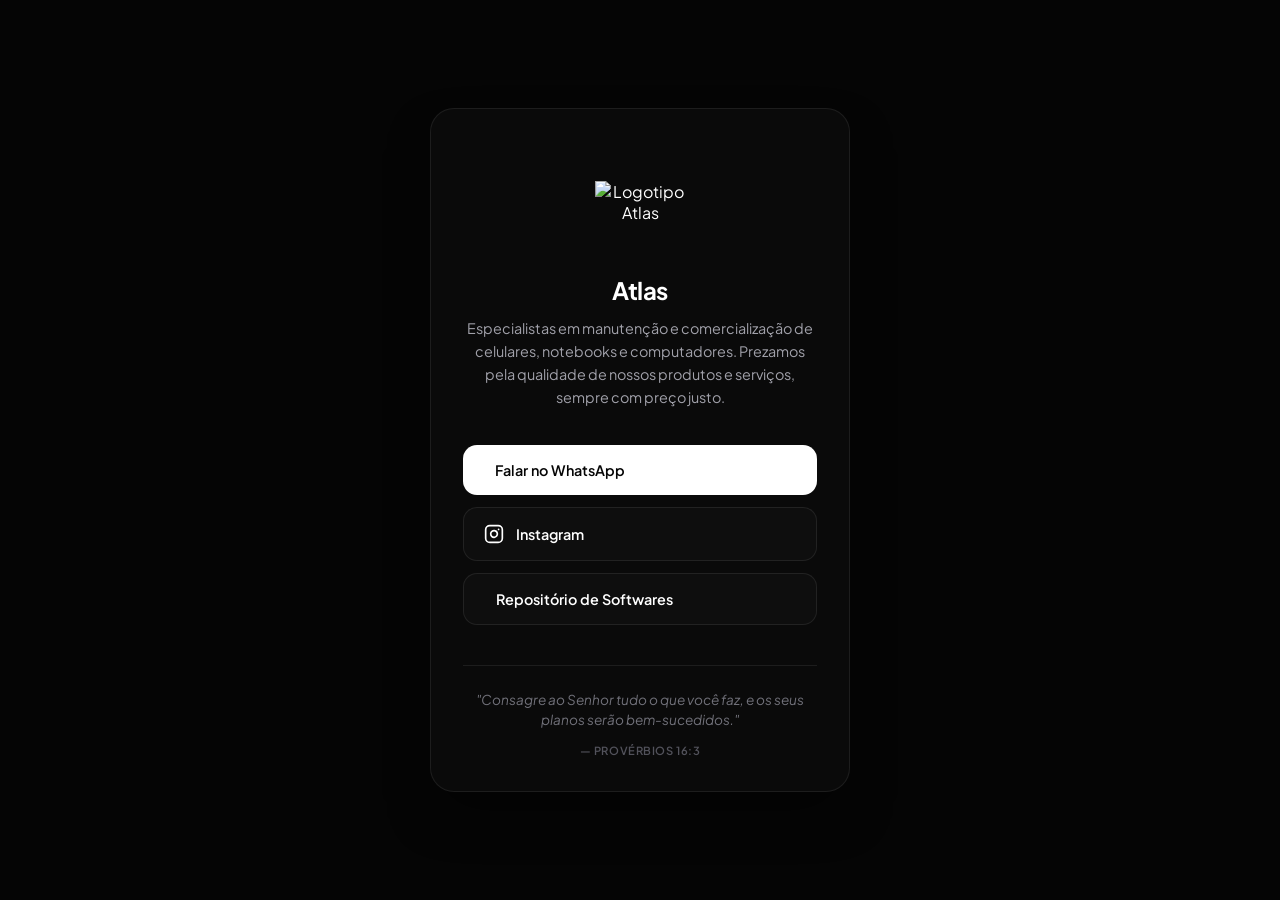
==== commit 77977e58: "Update Instagram button to use official SVG Replaced Instagram icon with official SVG version." ====
--- a/index.html
+++ b/index.html
@@ -189,9 +189,14 @@
                 <i data-lucide="arrow-up-right" class="arrow-up" size="18"></i> 
             </a> 
 
+            <!-- Botão do Instagram Corrigido com SVG Oficial -->
             <a href="https://instagram.com/atlas.fix" target="_blank" class="btn btn-secondary"> 
                 <span class="icon-left">
-                    <i data-lucide="instagram" size="20"></i>
+                    <svg xmlns="http://www.w3.org/2000/svg" width="20" height="20" viewBox="0 0 24 24" fill="none" stroke="currentColor" stroke-width="2" stroke-linecap="round" stroke-linejoin="round">
+                        <rect x="2" y="2" width="20" height="20" rx="5" ry="5"></rect>
+                        <path d="M16 11.37A4 4 0 1 1 12.63 8 4 4 0 0 1 16 11.37z"></path>
+                        <line x1="17.5" y1="6.5" x2="17.51" y2="6.5"></line>
+                    </svg>
                     Instagram
                 </span>
                 <i data-lucide="arrow-up-right" class="arrow-up" size="18"></i> 
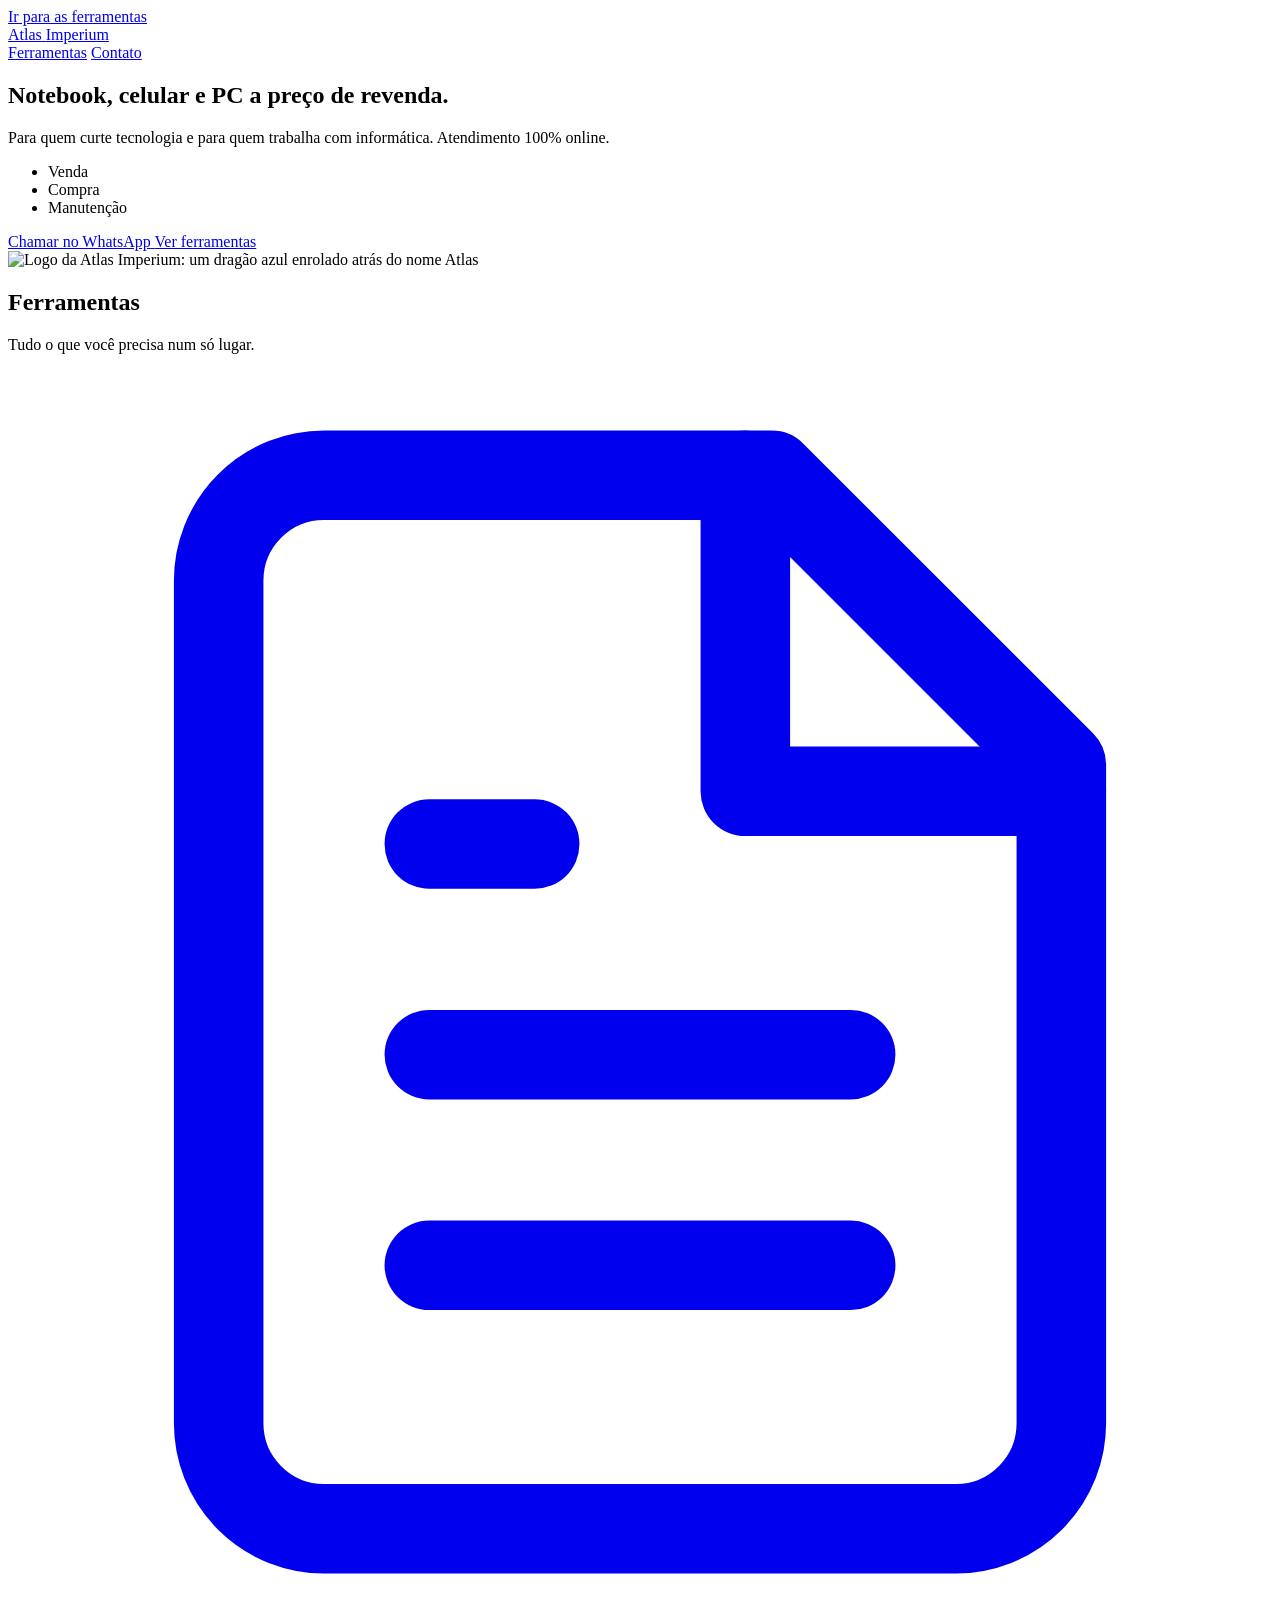
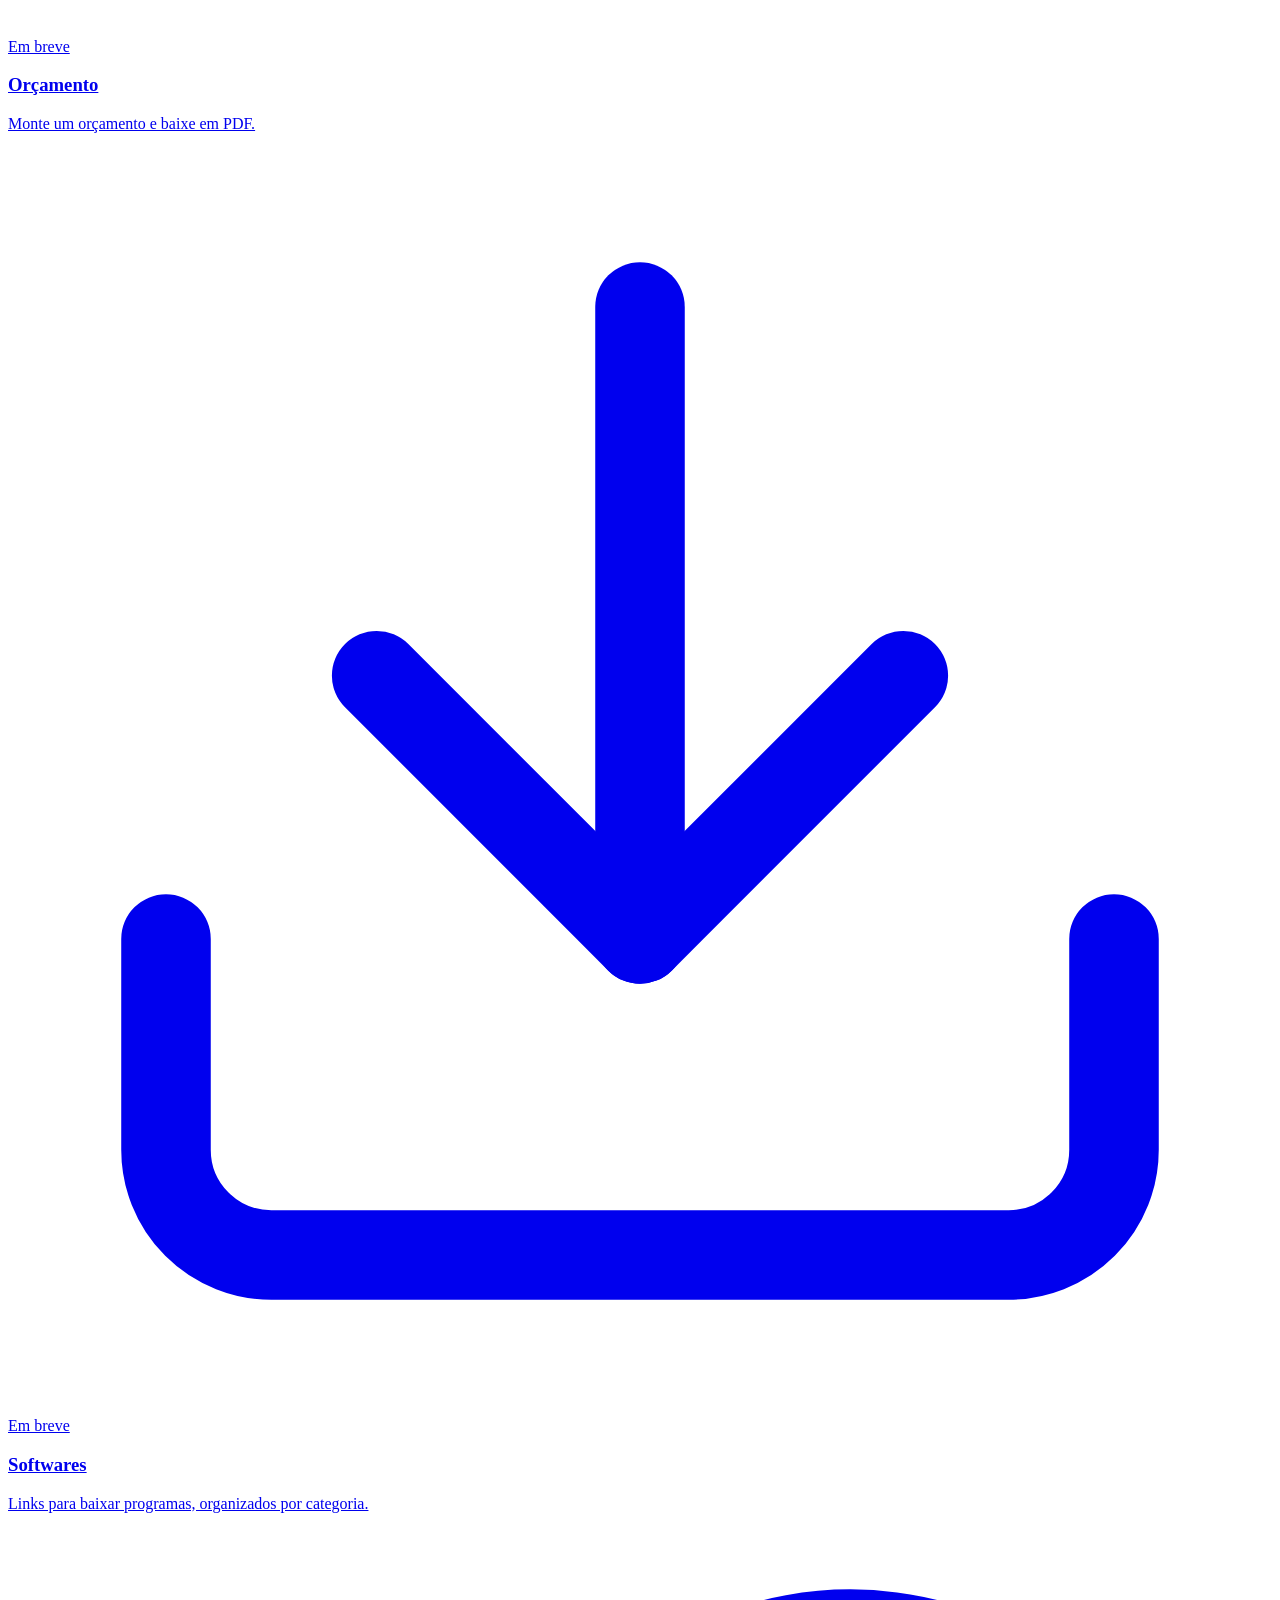
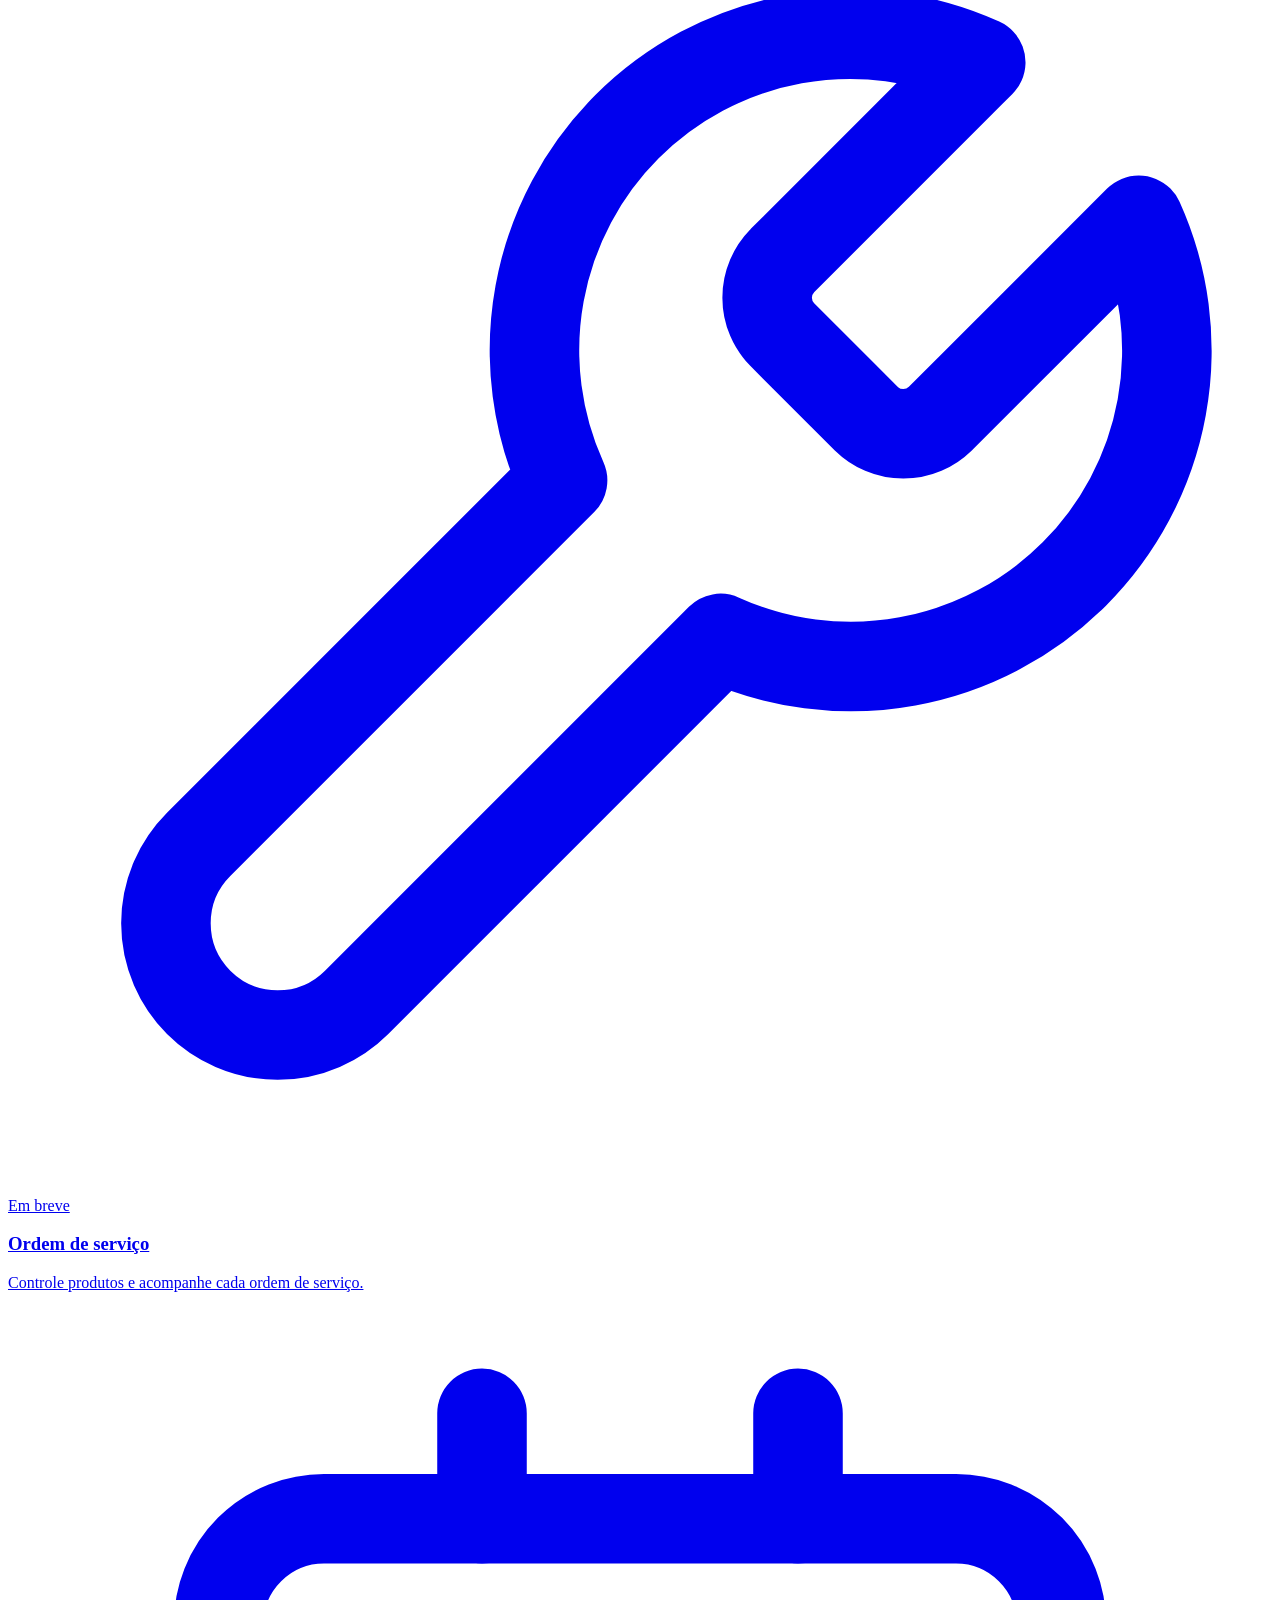
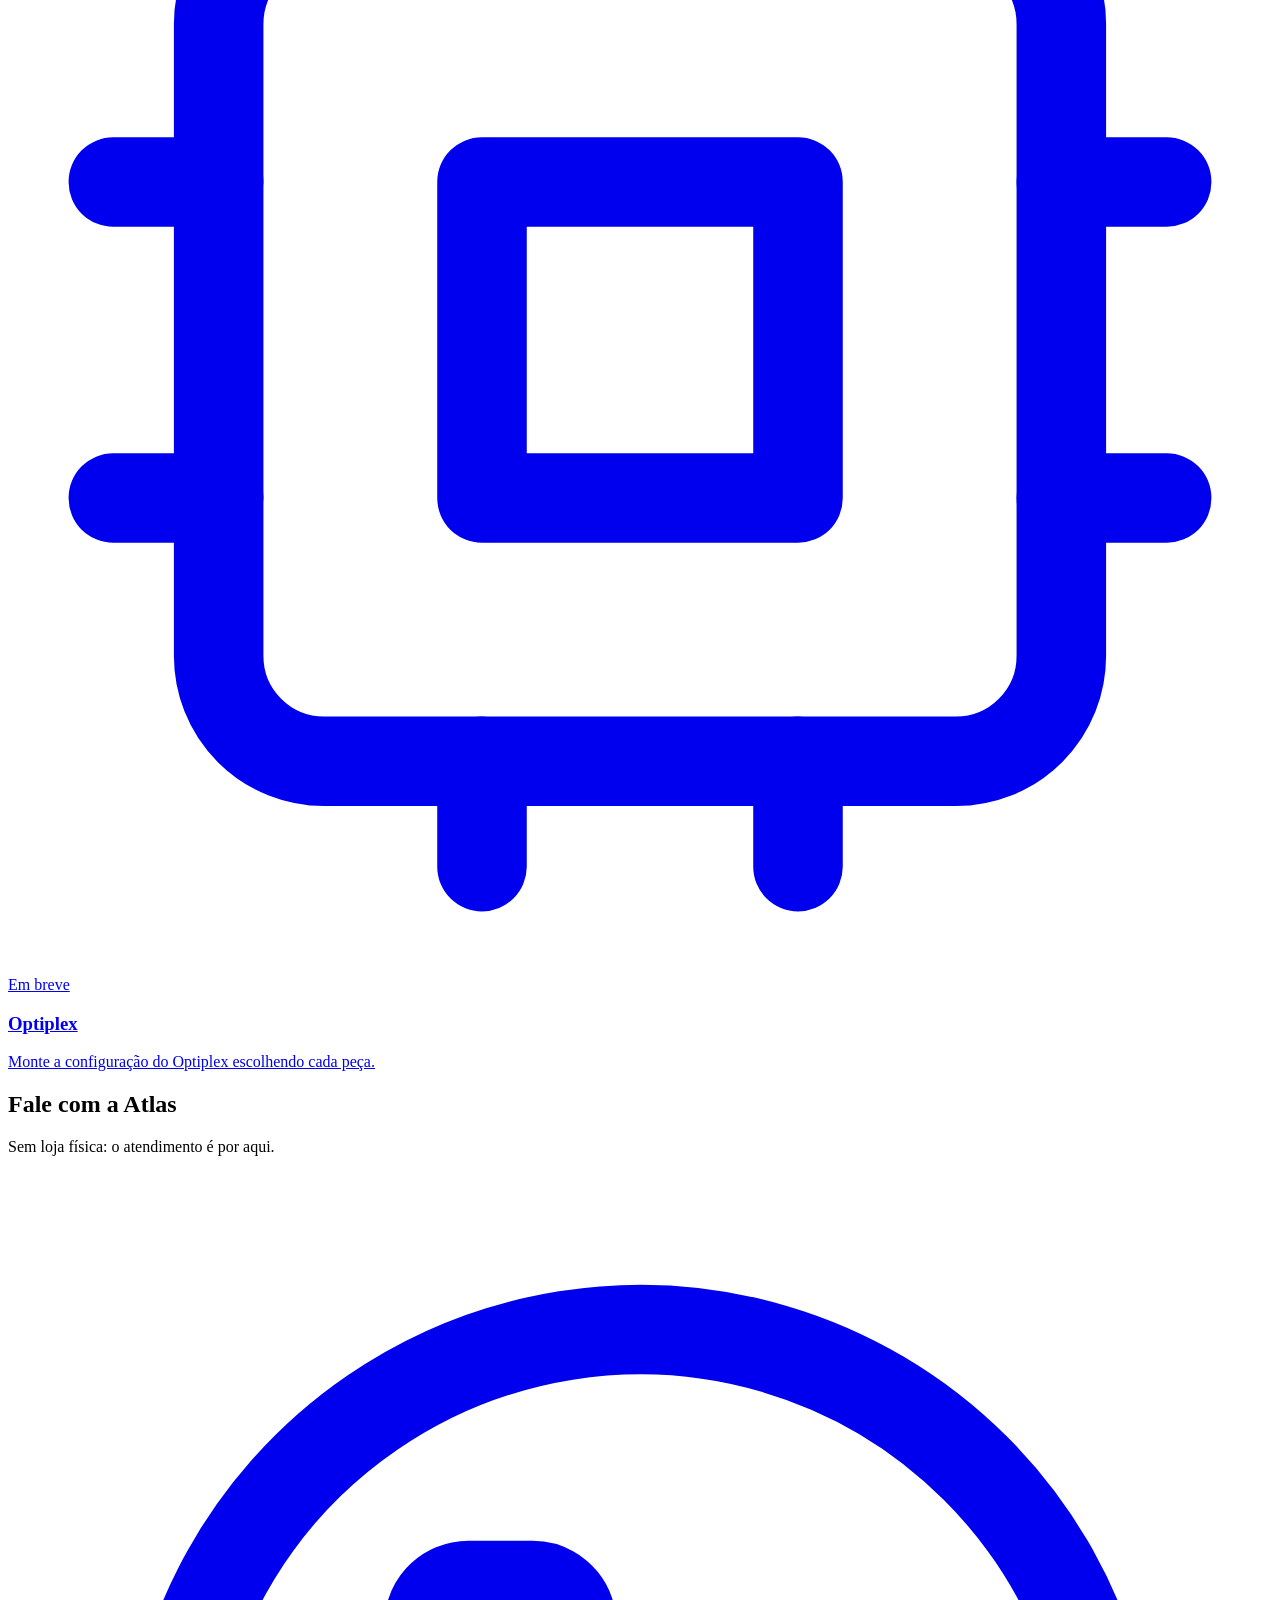
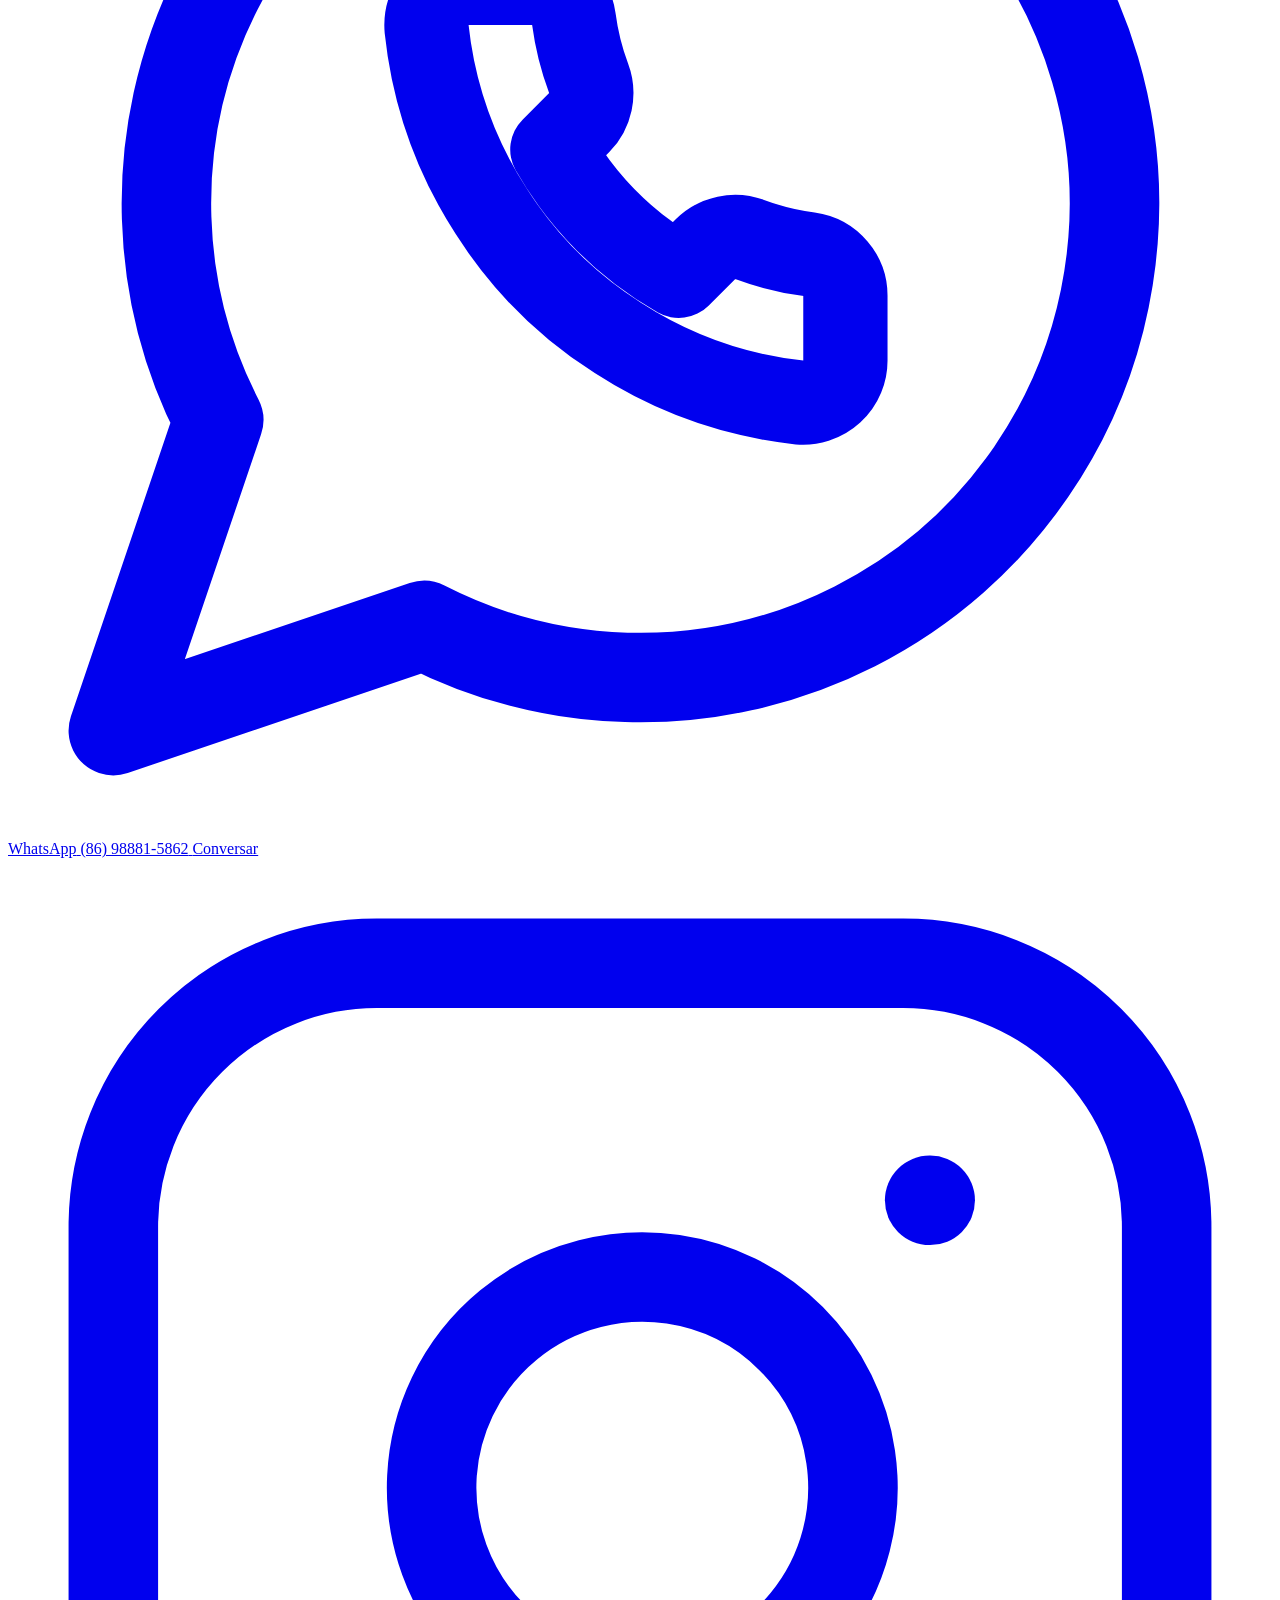
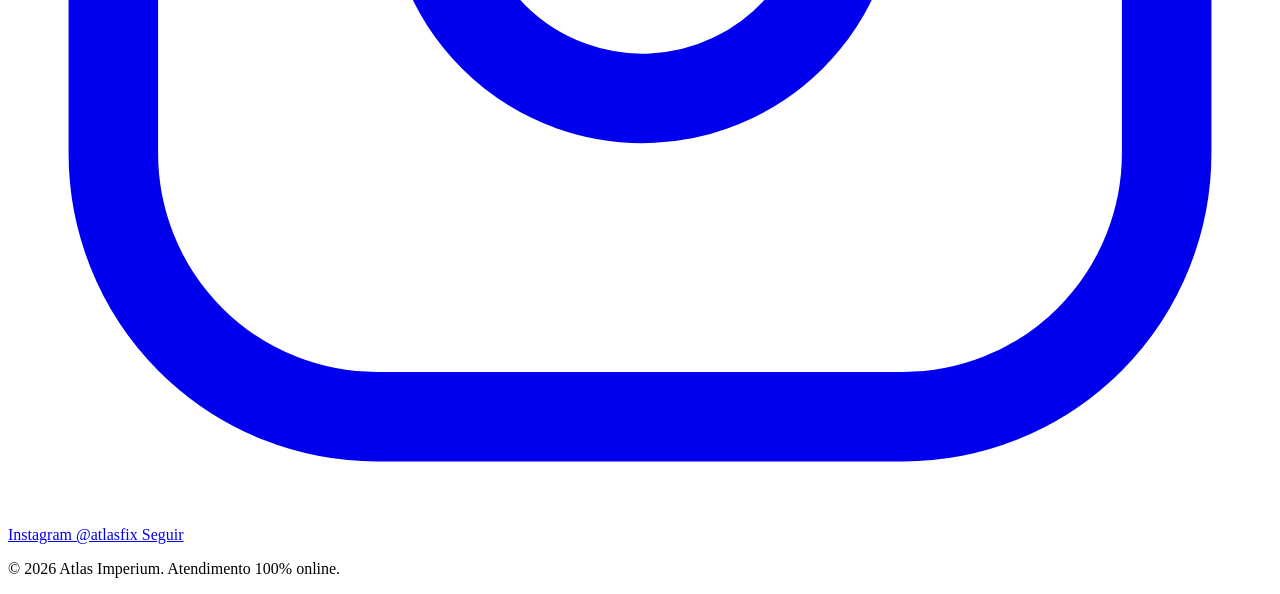
==== commit 8baf297c: "Add files via upload" ====
--- a/index.html
+++ b/index.html
@@ -1,225 +1,187 @@
-<!DOCTYPE html> 
-<html lang="pt-br"> 
-<head> 
-    <meta charset="UTF-8"> 
-    <meta name="viewport" content="width=device-width, initial-scale=1.0"> 
-    <title>Atlas - Soluções Técnicas</title> 
-    <script src="https://unpkg.com/lucide@latest"></script> 
-    <link href="https://fonts.googleapis.com/css2?family=Plus+Jakarta+Sans:wght@400;500;600;700&display=swap" rel="stylesheet"> 
-     
-    <style> 
-        :root { 
-            --bg-body: #050505; 
-            --card-bg: #0a0a0a; 
-            --text-main: #ffffff; 
-            --text-muted: #a1a1aa; 
-            --border: rgba(255, 255, 255, 0.08); 
-            --border-hover: rgba(255, 255, 255, 0.2);
-        } 
+<!DOCTYPE html>
+<html lang="pt-BR">
+<head>
+  <meta charset="utf-8">
+  <meta name="viewport" content="width=device-width, initial-scale=1, viewport-fit=cover">
 
-        * {  
-            margin: 0; padding: 0; box-sizing: border-box;  
-            font-family: 'Plus Jakarta Sans', sans-serif;  
-            -webkit-font-smoothing: antialiased;
-        } 
-         
-        body { 
-            background-color: var(--bg-body); 
-            display: flex; 
-            justify-content: center; 
-            align-items: center; 
-            min-height: 100vh; 
-            padding: 24px; 
-            color: var(--text-main); 
-        } 
+  <title>Atlas Imperium | Notebooks, celulares e PCs a preço de revenda</title>
+  <meta name="description" content="Venda, compra e manutenção de notebooks, celulares e PCs. Preço de revenda para quem trabalha com informática. Atendimento 100% online.">
+  <meta name="theme-color" content="#05031a">
+  <link rel="canonical" href="https://atlasthe.com/">
 
-        /* Card Ultra Minimalista */ 
-        .card { 
-            background: var(--card-bg); 
-            width: 100%; 
-            max-width: 420px; 
-            padding: 48px 32px 32px 32px; 
-            border-radius: 24px; 
-            text-align: center; 
-            border: 1px solid var(--border); 
-            box-shadow: 0 25px 50px -12px rgba(0, 0, 0, 0.5); 
-        } 
+  <!-- Pré-visualização ao compartilhar o link (WhatsApp, Instagram, etc.) -->
+  <meta property="og:type" content="website">
+  <meta property="og:locale" content="pt_BR">
+  <meta property="og:site_name" content="Atlas Imperium">
+  <meta property="og:title" content="Atlas Imperium | Notebooks, celulares e PCs a preço de revenda">
+  <meta property="og:description" content="Venda, compra e manutenção de notebooks, celulares e PCs. Atendimento 100% online.">
+  <meta property="og:url" content="https://atlasthe.com/">
+  <meta property="og:image" content="https://atlasthe.com/assets/og-image.png">
+  <meta name="twitter:card" content="summary_large_image">
 
-        /* Logo Elegante e Estática */ 
-        .logo-wrapper { 
-            width: 90px; 
-            height: 90px; 
-            margin: 0 auto 28px; 
-            display: flex; 
-            justify-content: center; 
-            align-items: center; 
-        } 
+  <link rel="icon" type="image/png" href="assets/favicon.png">
+  <link rel="apple-touch-icon" href="assets/apple-touch-icon.png">
 
-        .logo-wrapper img { 
-            max-width: 100%; 
-            height: auto; 
-            filter: drop-shadow(0 0 20px rgba(255, 255, 255, 0.05)); 
-        } 
+  <link rel="preload" href="assets/unbounded.woff2" as="font" type="font/woff2" crossorigin>
+  <link rel="preload" href="assets/manrope.woff2" as="font" type="font/woff2" crossorigin>
+  <link rel="stylesheet" href="css/style.css">
+</head>
 
-        /* Tipografia Profissional */
-        h1 {  
-            font-size: 1.5rem;  
-            font-weight: 700; 
-            margin-bottom: 12px;  
-            letter-spacing: -0.02em; 
-            color: var(--text-main);
-        } 
+<body>
+  <a class="skip" href="#ferramentas">Ir para as ferramentas</a>
 
-        p.description {  
-            color: var(--text-muted);  
-            margin-bottom: 36px;  
-            font-size: 0.9rem;  
-            line-height: 1.6;  
-            font-weight: 400; 
-        } 
+  <!-- Textura de escamas + brilho de fundo -->
+  <div class="bg" aria-hidden="true"></div>
 
-        /* Grupo de Botões */
-        .btn-group {  
-            display: flex;  
-            flex-direction: column; 
-            gap: 12px; 
-        } 
+  <header class="topbar">
+    <a class="brand" href="./" aria-label="Atlas Imperium, página inicial">
+      <span class="brand__name">Atlas</span>
+      <span class="brand__sub">Imperium</span>
+    </a>
+    <nav class="topnav" aria-label="Principal">
+      <a href="#ferramentas">Ferramentas</a>
+      <a href="#contato">Contato</a>
+    </nav>
+  </header>
 
-        .btn {
-            display: flex; 
-            align-items: center; 
-            justify-content: space-between; 
-            padding: 16px 20px; 
-            border-radius: 14px; 
-            font-weight: 600; 
-            text-decoration: none; 
-            font-size: 0.9rem; 
-            transition: all 0.2s ease; 
-        }
+  <main>
+    <!-- ===================== HERO ===================== -->
+    <section class="hero">
+      <div class="hero__copy">
+        <h1>Notebook, celular e PC a preço de revenda.</h1>
+        <p class="lead">Para quem curte tecnologia e para quem trabalha com informática. Atendimento 100% online.</p>
 
-        /* Botão Principal (WhatsApp) */
-        .btn-primary { 
-            background: var(--text-main);  
-            color: var(--bg-body); 
-        } 
+        <ul class="services" aria-label="O que a Atlas faz">
+          <li>Venda</li>
+          <li>Compra</li>
+          <li>Manutenção</li>
+        </ul>
 
-        .btn-primary:hover { 
-            background: #e4e4e7; 
-            transform: translateY(-2px); 
-        } 
+        <div class="hero__actions">
+          <a class="btn btn--primary" href="https://wa.me/5586988815862?text=Ol%C3%A1%2C%20Atlas!%20Vim%20pelo%20site%20e%20queria%20saber%20mais." target="_blank" rel="noopener noreferrer">
+            <span>Chamar no WhatsApp</span>
+          </a>
+          <a class="btn btn--ghost" href="#ferramentas">
+            <span>Ver ferramentas</span>
+          </a>
+        </div>
+      </div>
 
-        /* Botão Secundário (Instagram e Softwares) */
-        .btn-secondary {
-            background: rgba(255, 255, 255, 0.02);
-            color: var(--text-main);
-            border: 1px solid var(--border);
-        }
+      <div class="hero__art" id="heroArt">
+        <img class="dragon" src="assets/logo.png" width="570" height="574"
+             alt="Logo da Atlas Imperium: um dragão azul enrolado atrás do nome Atlas">
+      </div>
+    </section>
 
-        .btn-secondary:hover {
-            background: rgba(255, 255, 255, 0.05);
-            border-color: var(--border-hover);
-            transform: translateY(-2px);
-        }
+    <!-- ===================== FERRAMENTAS ===================== -->
+    <section class="block" id="ferramentas" aria-labelledby="t-ferramentas">
+      <div class="block__head">
+        <h2 id="t-ferramentas">Ferramentas</h2>
+        <p>Tudo o que você precisa num só lugar.</p>
+      </div>
 
-        .btn:active { 
-            transform: translateY(0); 
-        } 
+      <!--
+        COMO ATIVAR UMA FERRAMENTA QUANDO ELA FICAR PRONTA:
+        1) crie a pasta/página (ex.: orcamento/index.html)
+        2) apague o atributo  data-soon  do link correspondente abaixo
+        O aviso "Em breve" some e o clique passa a abrir a página.
+      -->
+      <div class="tools">
 
-        .btn .icon-left {
-            display: flex;
-            align-items: center;
-            gap: 12px;
-        }
+        <a class="tool tool--a tool--wide" href="orcamento/" data-soon data-name="Orçamento">
+          <div class="tool__top">
+            <span class="tool__icon" aria-hidden="true">
+              <svg viewBox="0 0 24 24" fill="none" stroke="currentColor" stroke-width="1.7" stroke-linecap="round" stroke-linejoin="round"><path d="M14.5 2H6a2 2 0 0 0-2 2v16a2 2 0 0 0 2 2h12a2 2 0 0 0 2-2V7.5L14.5 2z"/><polyline points="14 2 14 8 20 8"/><line x1="16" y1="13" x2="8" y2="13"/><line x1="16" y1="17" x2="8" y2="17"/><line x1="10" y1="9" x2="8" y2="9"/></svg>
+            </span>
+            <span class="tag tag--soon">Em breve</span>
+          </div>
+          <div class="tool__body">
+            <h3>Orçamento</h3>
+            <p>Monte um orçamento e baixe em PDF.</p>
+          </div>
+        </a>
 
-        .btn i { 
-            transition: transform 0.2s ease; 
-        } 
-        
-        .btn:hover .chevron {
-            transform: translateX(4px);
-        }
-        
-        .btn:hover .arrow-up {
-            transform: translate(2px, -2px);
-        }
+        <a class="tool tool--b tool--narrow" href="softwares/" data-soon data-name="Softwares">
+          <div class="tool__top">
+            <span class="tool__icon" aria-hidden="true">
+              <svg viewBox="0 0 24 24" fill="none" stroke="currentColor" stroke-width="1.7" stroke-linecap="round" stroke-linejoin="round"><path d="M21 15v4a2 2 0 0 1-2 2H5a2 2 0 0 1-2-2v-4"/><polyline points="7 10 12 15 17 10"/><line x1="12" y1="15" x2="12" y2="3"/></svg>
+            </span>
+            <span class="tag tag--soon">Em breve</span>
+          </div>
+          <div class="tool__body">
+            <h3>Softwares</h3>
+            <p>Links para baixar programas, organizados por categoria.</p>
+          </div>
+        </a>
 
-        /* Seção do Versículo */
-        .verse-container {
-            margin-top: 40px;
-            padding-top: 24px;
-            border-top: 1px solid var(--border);
-        }
+        <a class="tool tool--b tool--narrow" href="ordem-de-servico/" data-soon data-name="Ordem de serviço">
+          <div class="tool__top">
+            <span class="tool__icon" aria-hidden="true">
+              <svg viewBox="0 0 24 24" fill="none" stroke="currentColor" stroke-width="1.7" stroke-linecap="round" stroke-linejoin="round"><path d="M14.7 6.3a1 1 0 0 0 0 1.4l1.6 1.6a1 1 0 0 0 1.4 0l3.77-3.77a6 6 0 0 1-7.94 7.94l-6.91 6.91a2.12 2.12 0 0 1-3-3l6.91-6.91a6 6 0 0 1 7.94-7.94l-3.76 3.76z"/></svg>
+            </span>
+            <span class="tag tag--soon">Em breve</span>
+          </div>
+          <div class="tool__body">
+            <h3>Ordem de serviço</h3>
+            <p>Controle produtos e acompanhe cada ordem de serviço.</p>
+          </div>
+        </a>
 
-        .verse-text {
-            font-style: italic;
-            font-size: 0.85rem;
-            color: #71717a;
-            margin-bottom: 8px;
-            line-height: 1.5;
-        }
+        <a class="tool tool--a tool--wide" href="optiplex/" data-soon data-name="Optiplex">
+          <div class="tool__top">
+            <span class="tool__icon" aria-hidden="true">
+              <svg viewBox="0 0 24 24" fill="none" stroke="currentColor" stroke-width="1.7" stroke-linecap="round" stroke-linejoin="round"><rect x="4" y="4" width="16" height="16" rx="2"/><rect x="9" y="9" width="6" height="6"/><path d="M15 2v2M15 20v2M2 15h2M2 9h2M20 15h2M20 9h2M9 2v2M9 20v2"/></svg>
+            </span>
+            <span class="tag tag--soon">Em breve</span>
+          </div>
+          <div class="tool__body">
+            <h3>Optiplex</h3>
+            <p>Monte a configuração do Optiplex escolhendo cada peça.</p>
+          </div>
+        </a>
 
-        .verse-ref {
-            font-size: 0.7rem;
-            color: #52525b;
-            font-weight: 600;
-            text-transform: uppercase;
-            letter-spacing: 0.05em;
-        }
+      </div>
+    </section>
 
-    </style> 
-</head> 
-<body> 
+    <!-- ===================== CONTATO ===================== -->
+    <section class="block" id="contato" aria-labelledby="t-contato">
+      <div class="block__head">
+        <h2 id="t-contato">Fale com a Atlas</h2>
+        <p>Sem loja física: o atendimento é por aqui.</p>
+      </div>
 
-    <main class="card"> 
-        <div class="logo-wrapper"> 
-            <img src="https://github.com/danmaxy/atlas/blob/main/IMPERIUM.png?raw=true" alt="Logotipo Atlas"> 
-        </div> 
-         
-        <header> 
-            <h1>Atlas</h1> 
-            <p class="description">Especialistas em manutenção e comercialização de celulares, notebooks e computadores. Prezamos pela qualidade de nossos produtos e serviços, sempre com preço justo.</p> 
-        </header> 
+      <div class="contacts">
+        <a class="contact contact--wa" href="https://wa.me/5586988815862?text=Ol%C3%A1%2C%20Atlas!%20Vim%20pelo%20site%20e%20queria%20saber%20mais." target="_blank" rel="noopener noreferrer">
+          <span class="contact__icon" aria-hidden="true">
+            <svg viewBox="0 0 24 24" fill="none" stroke="currentColor" stroke-width="1.7" stroke-linecap="round" stroke-linejoin="round"><path d="M7.9 20A9 9 0 1 0 4 16.1L2 22Z"/><g transform="translate(7.1 7) scale(.4)"><path d="M22 16.92v3a2 2 0 0 1-2.18 2 19.79 19.79 0 0 1-8.63-3.07 19.5 19.5 0 0 1-6-6 19.79 19.79 0 0 1-3.07-8.67A2 2 0 0 1 4.11 2h3a2 2 0 0 1 2 1.72 12.84 12.84 0 0 0 .7 2.81 2 2 0 0 1-.45 2.11L8.09 9.91a16 16 0 0 0 6 6l1.27-1.27a2 2 0 0 1 2.11-.45 12.84 12.84 0 0 0 2.81.7A2 2 0 0 1 22 16.92z" stroke-width="4"/></g></svg>
+          </span>
+          <span class="contact__text">
+            <span class="contact__label">WhatsApp</span>
+            <span class="contact__value">(86) 98881-5862</span>
+          </span>
+          <span class="contact__cta">Conversar</span>
+        </a>
 
-        <nav class="btn-group"> 
-            <a href="https://wa.me/5586988815862" target="_blank" class="btn btn-primary"> 
-                <span class="icon-left">
-                    <i data-lucide="message-circle" size="20"></i>
-                    Falar no WhatsApp
-                </span>
-                <i data-lucide="arrow-up-right" class="arrow-up" size="18"></i> 
-            </a> 
+        <a class="contact contact--ig" href="https://www.instagram.com/atlasfix/" target="_blank" rel="noopener noreferrer">
+          <span class="contact__icon" aria-hidden="true">
+            <svg viewBox="0 0 24 24" fill="none" stroke="currentColor" stroke-width="1.7" stroke-linecap="round" stroke-linejoin="round"><rect x="2" y="2" width="20" height="20" rx="5" ry="5"/><path d="M16 11.37A4 4 0 1 1 12.63 8 4 4 0 0 1 16 11.37z"/><line x1="17.5" y1="6.5" x2="17.51" y2="6.5"/></svg>
+          </span>
+          <span class="contact__text">
+            <span class="contact__label">Instagram</span>
+            <span class="contact__value">@atlasfix</span>
+          </span>
+          <span class="contact__cta">Seguir</span>
+        </a>
+      </div>
+    </section>
+  </main>
 
-            <!-- Botão do Instagram Corrigido com SVG Oficial -->
-            <a href="https://instagram.com/atlas.fix" target="_blank" class="btn btn-secondary"> 
-                <span class="icon-left">
-                    <svg xmlns="http://www.w3.org/2000/svg" width="20" height="20" viewBox="0 0 24 24" fill="none" stroke="currentColor" stroke-width="2" stroke-linecap="round" stroke-linejoin="round">
-                        <rect x="2" y="2" width="20" height="20" rx="5" ry="5"></rect>
-                        <path d="M16 11.37A4 4 0 1 1 12.63 8 4 4 0 0 1 16 11.37z"></path>
-                        <line x1="17.5" y1="6.5" x2="17.51" y2="6.5"></line>
-                    </svg>
-                    Instagram
-                </span>
-                <i data-lucide="arrow-up-right" class="arrow-up" size="18"></i> 
-            </a> 
+  <footer class="footer">
+    <p>&copy; <span id="ano">2026</span> Atlas Imperium. Atendimento 100% online.</p>
+  </footer>
 
-            <a href="softwares.html" class="btn btn-secondary"> 
-                <span class="icon-left">
-                    <i data-lucide="folder-archive" size="20"></i>
-                    Repositório de Softwares
-                </span>
-                <i data-lucide="arrow-right" class="chevron" size="18"></i> 
-            </a> 
-        </nav> 
+  <div class="toast" id="toast" role="status" aria-live="polite"></div>
 
-        <div class="verse-container">
-            <p class="verse-text">"Consagre ao Senhor tudo o que você faz, e os seus planos serão bem-sucedidos."</p>
-            <span class="verse-ref">— Provérbios 16:3</span>
-        </div>
-    </main> 
-
-    <script> 
-        // Inicializa os ícones Lucide 
-        lucide.createIcons(); 
-    </script> 
-</body> 
+  <script src="js/script.js" defer></script>
+</body>
 </html>
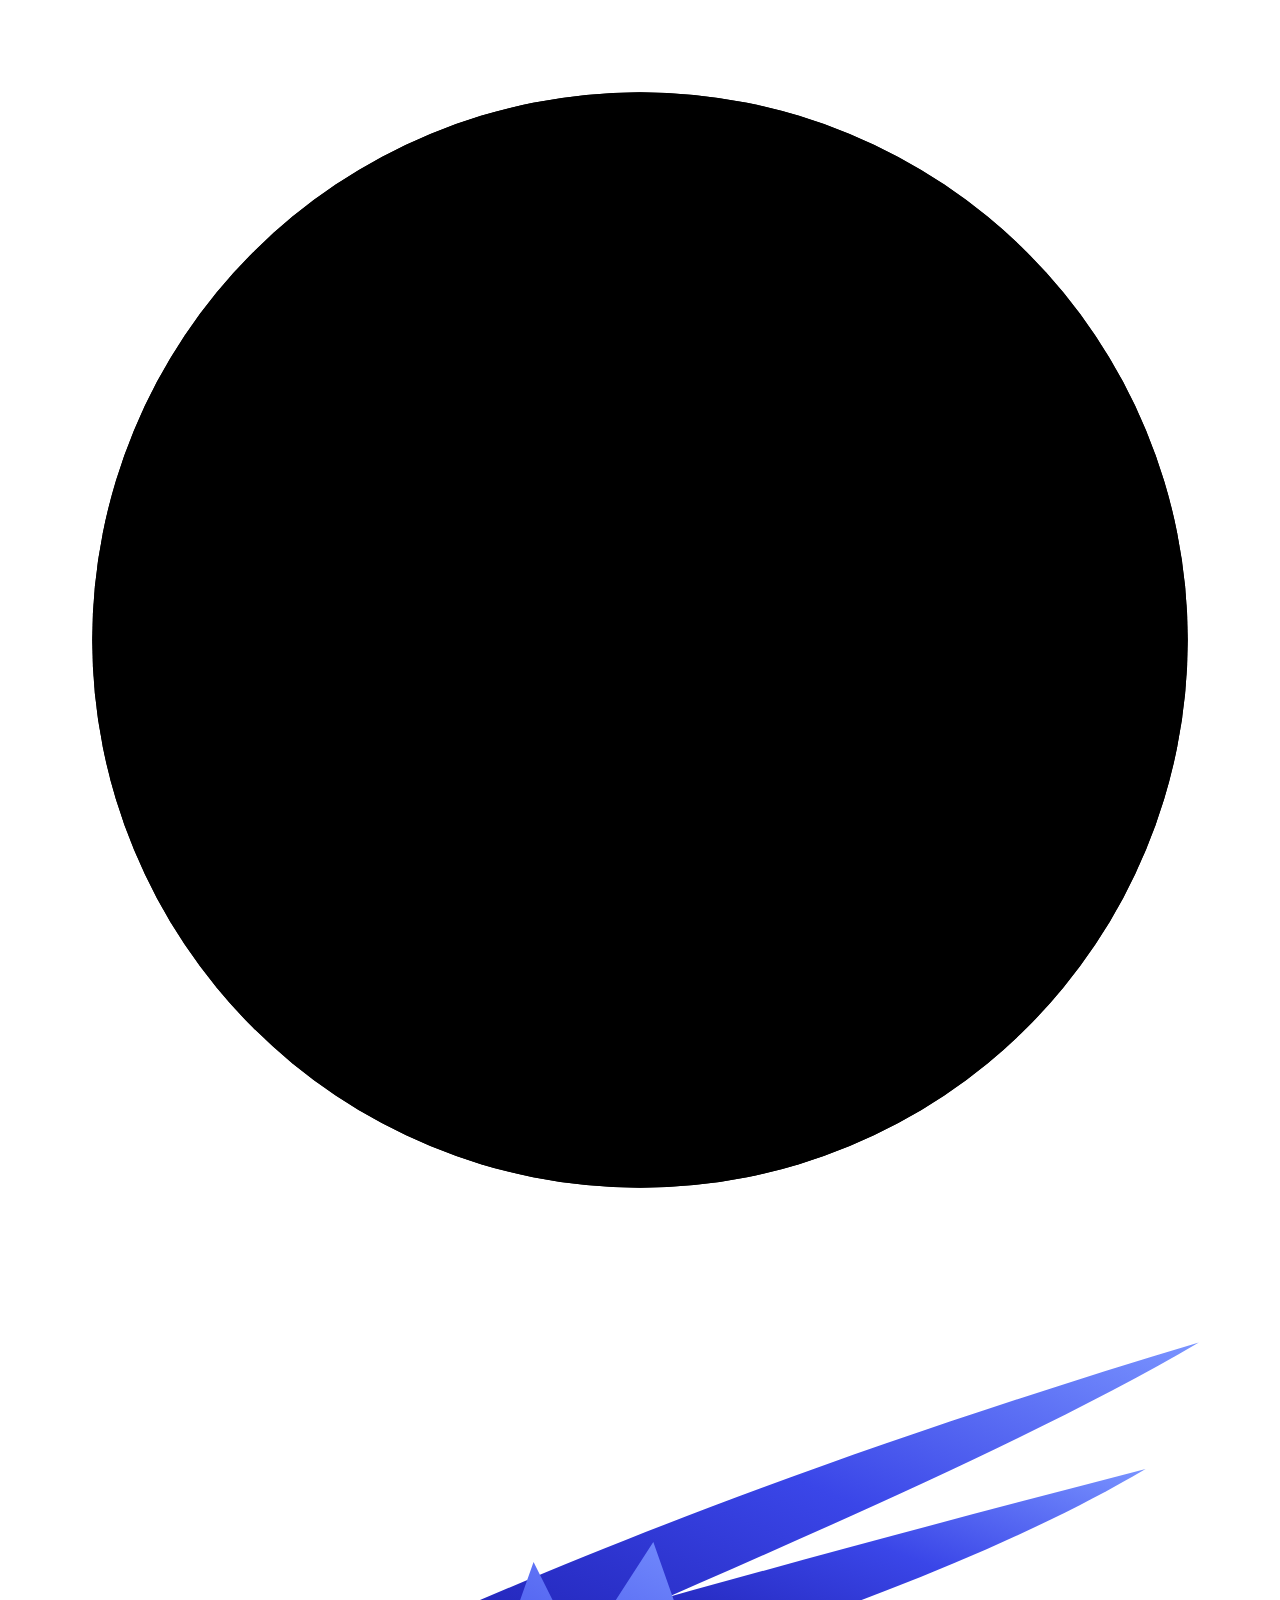
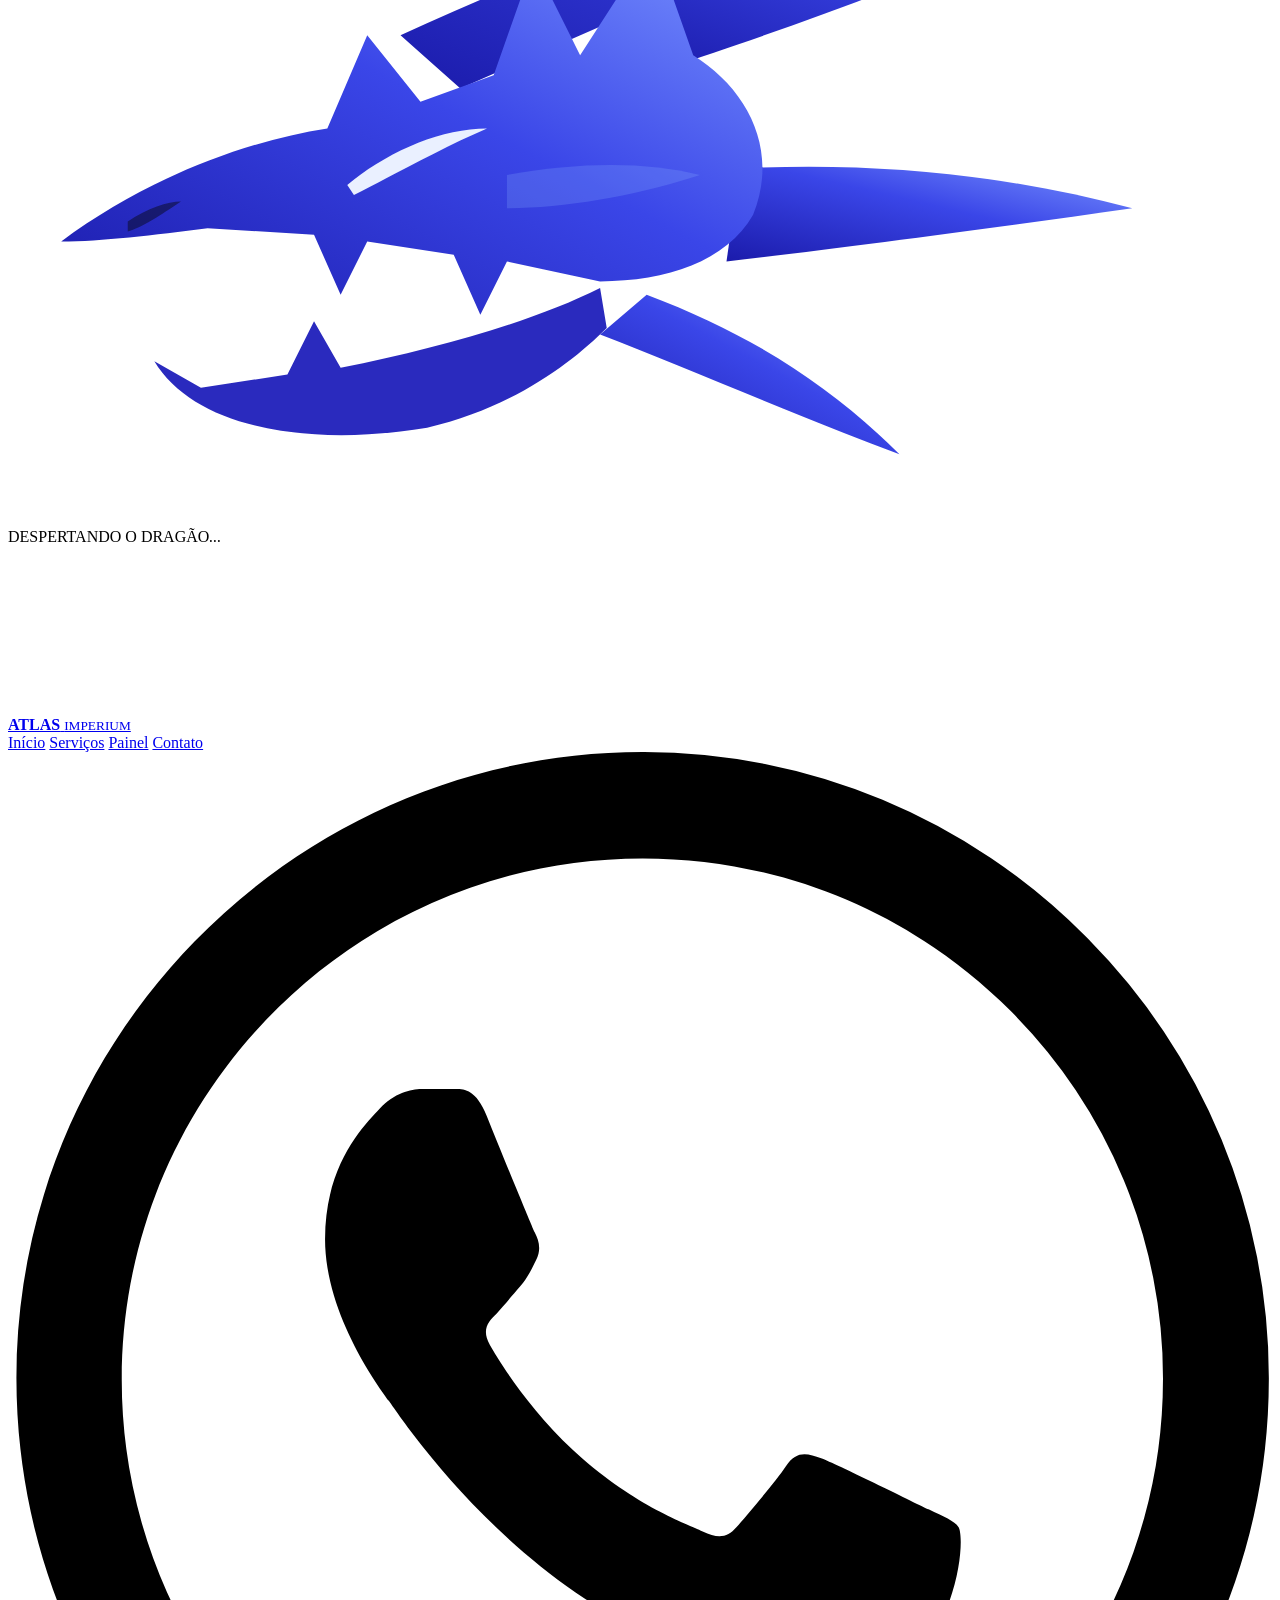
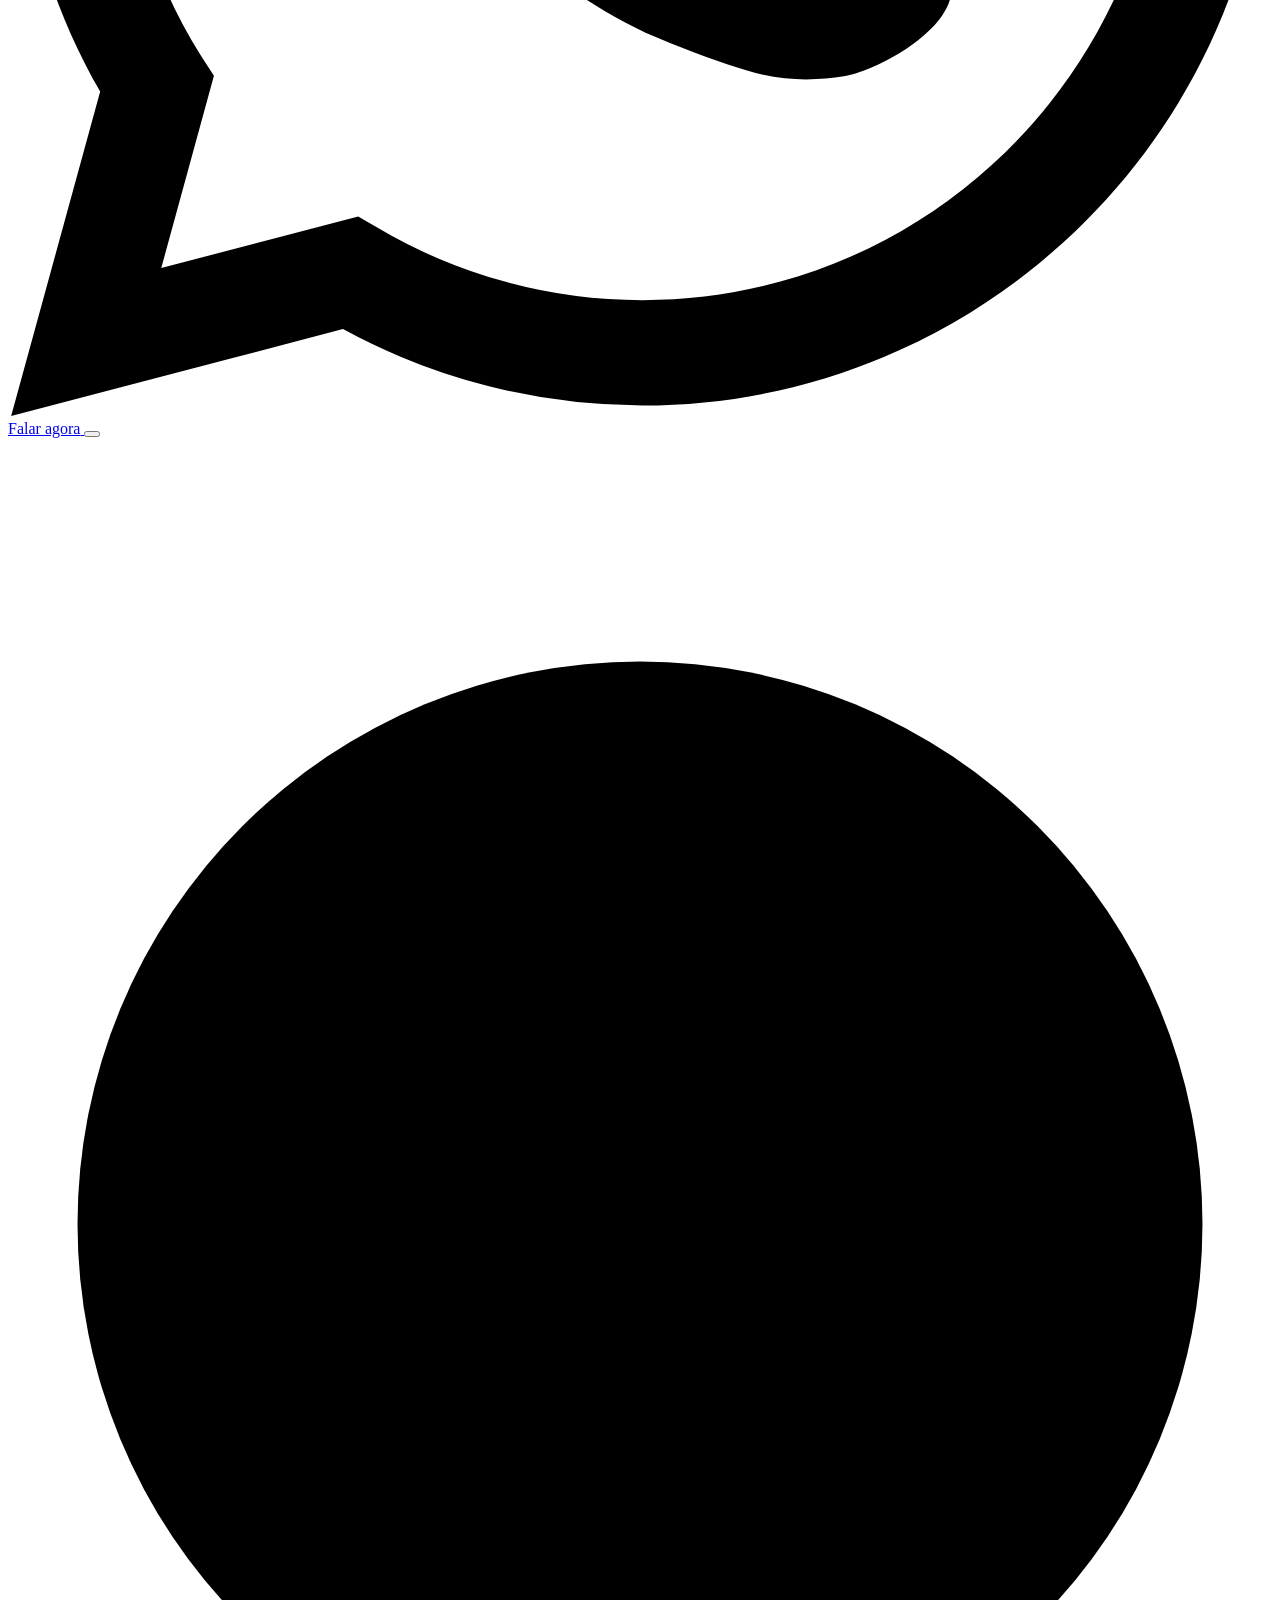
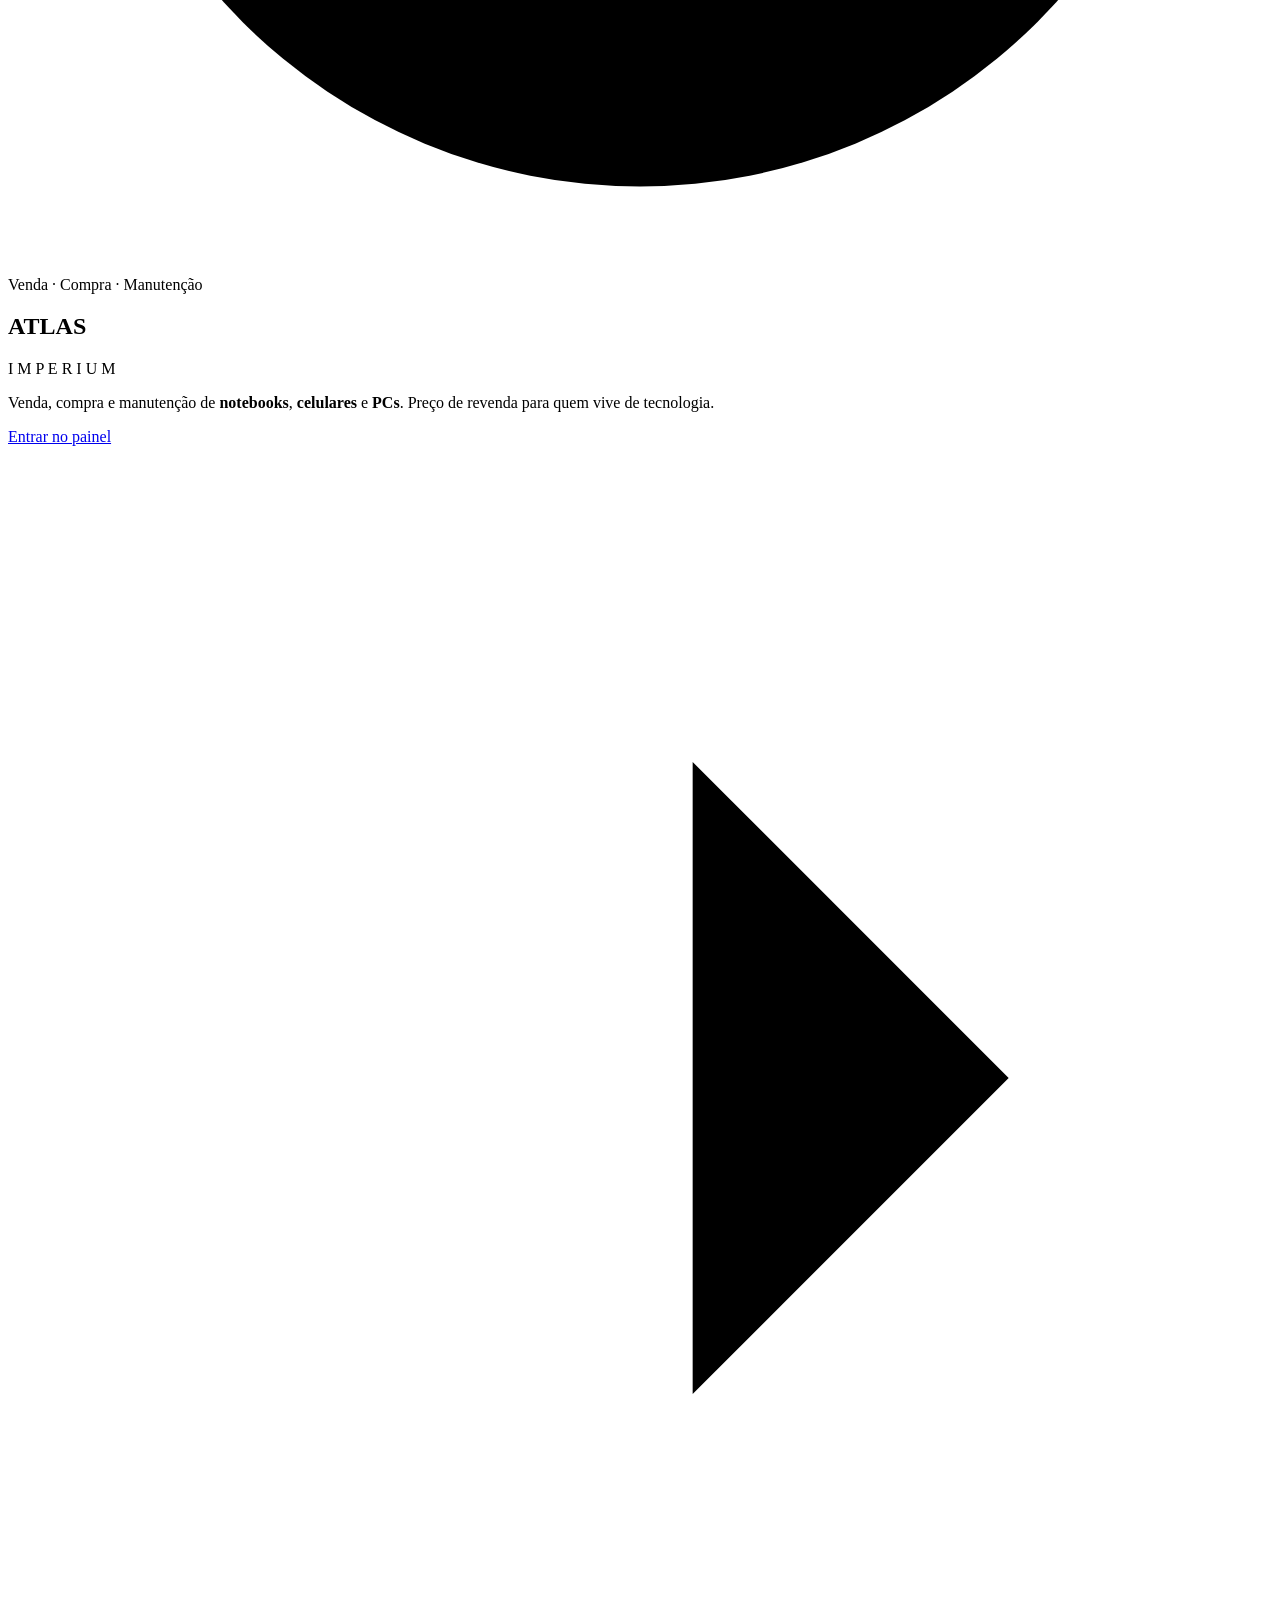
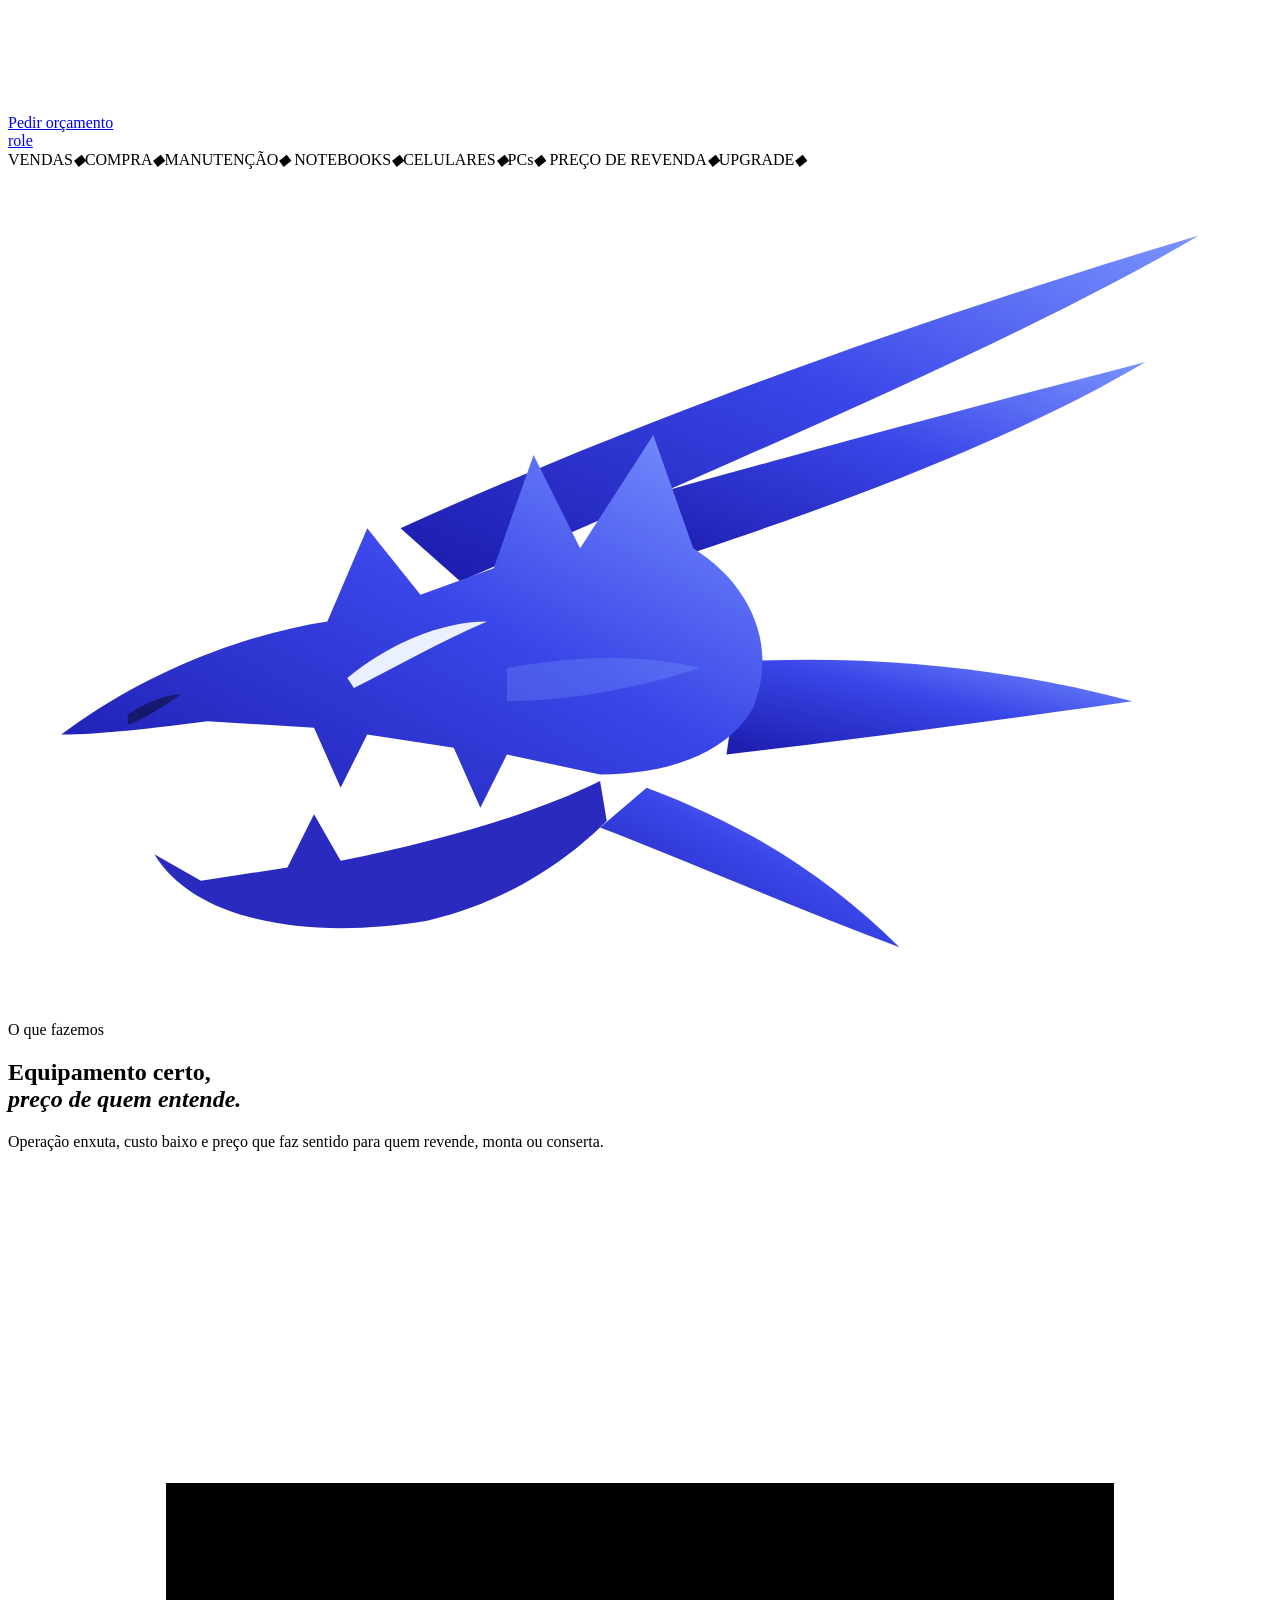
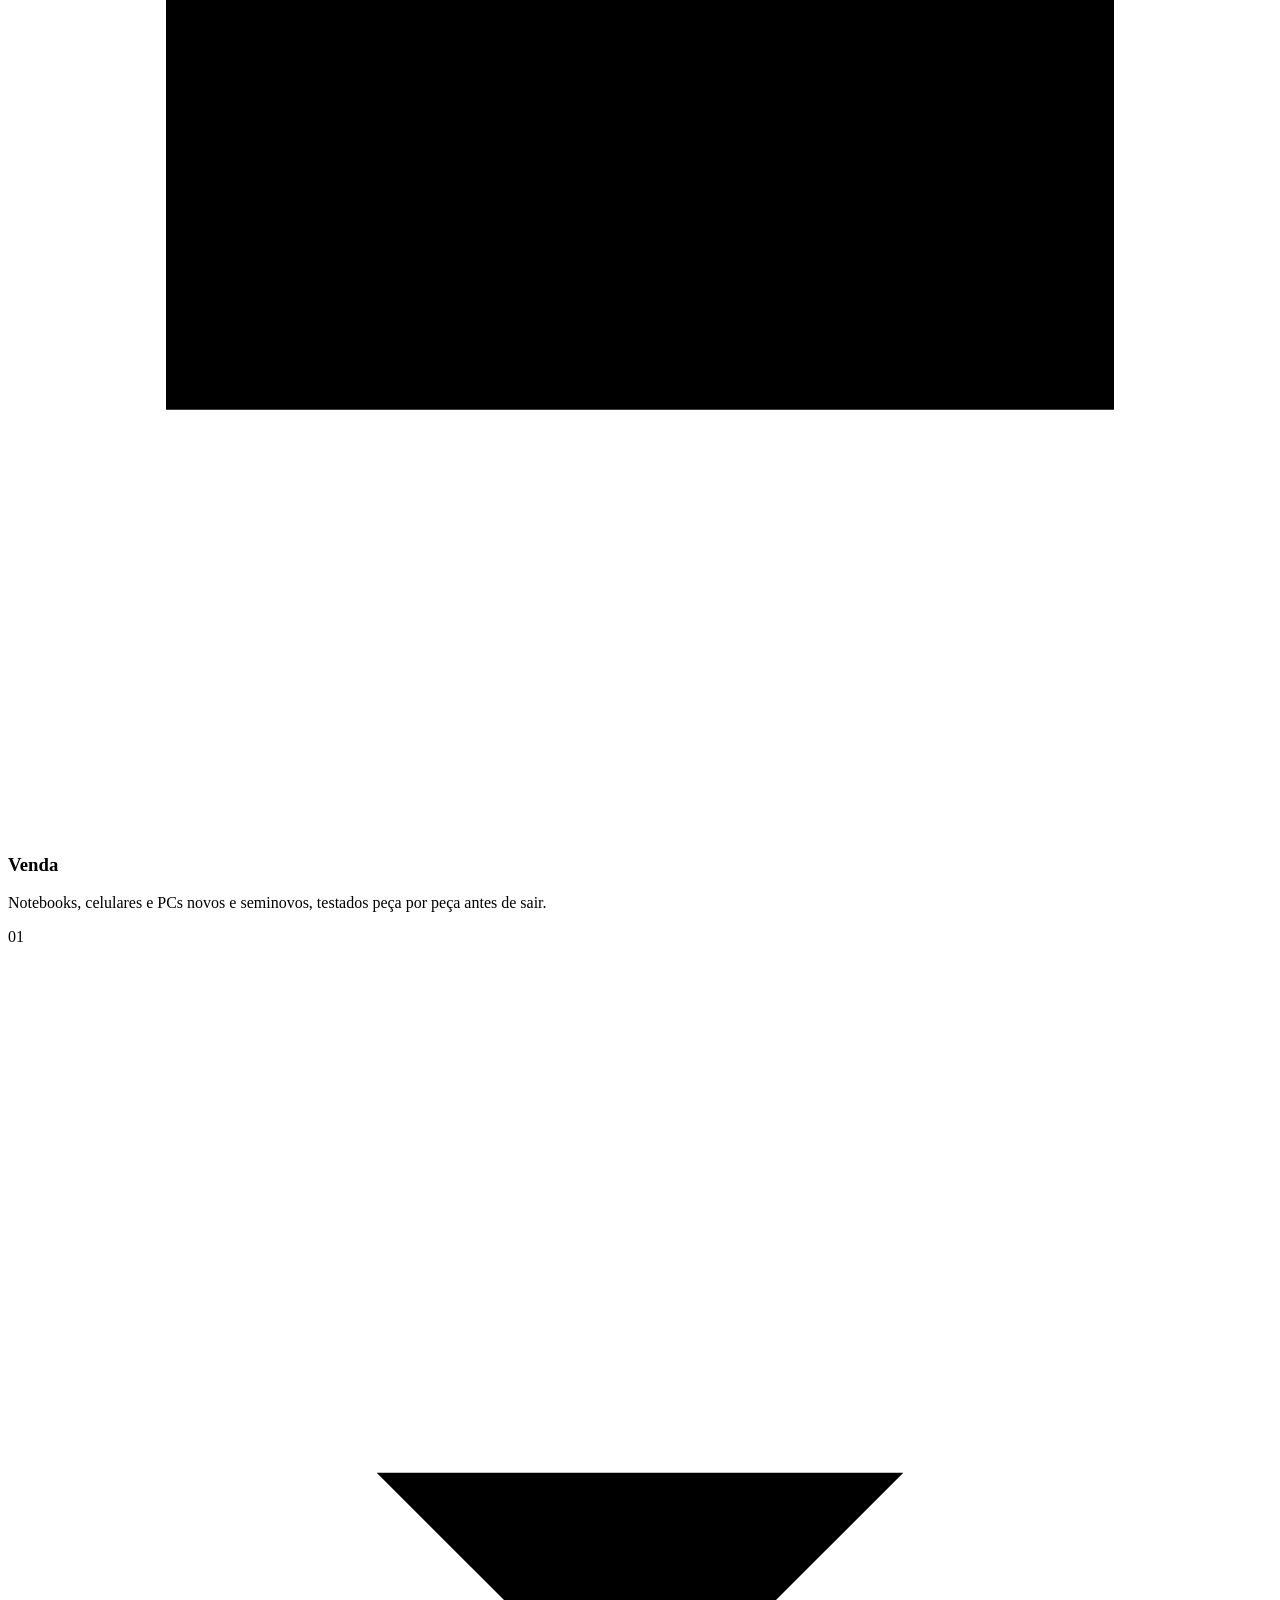
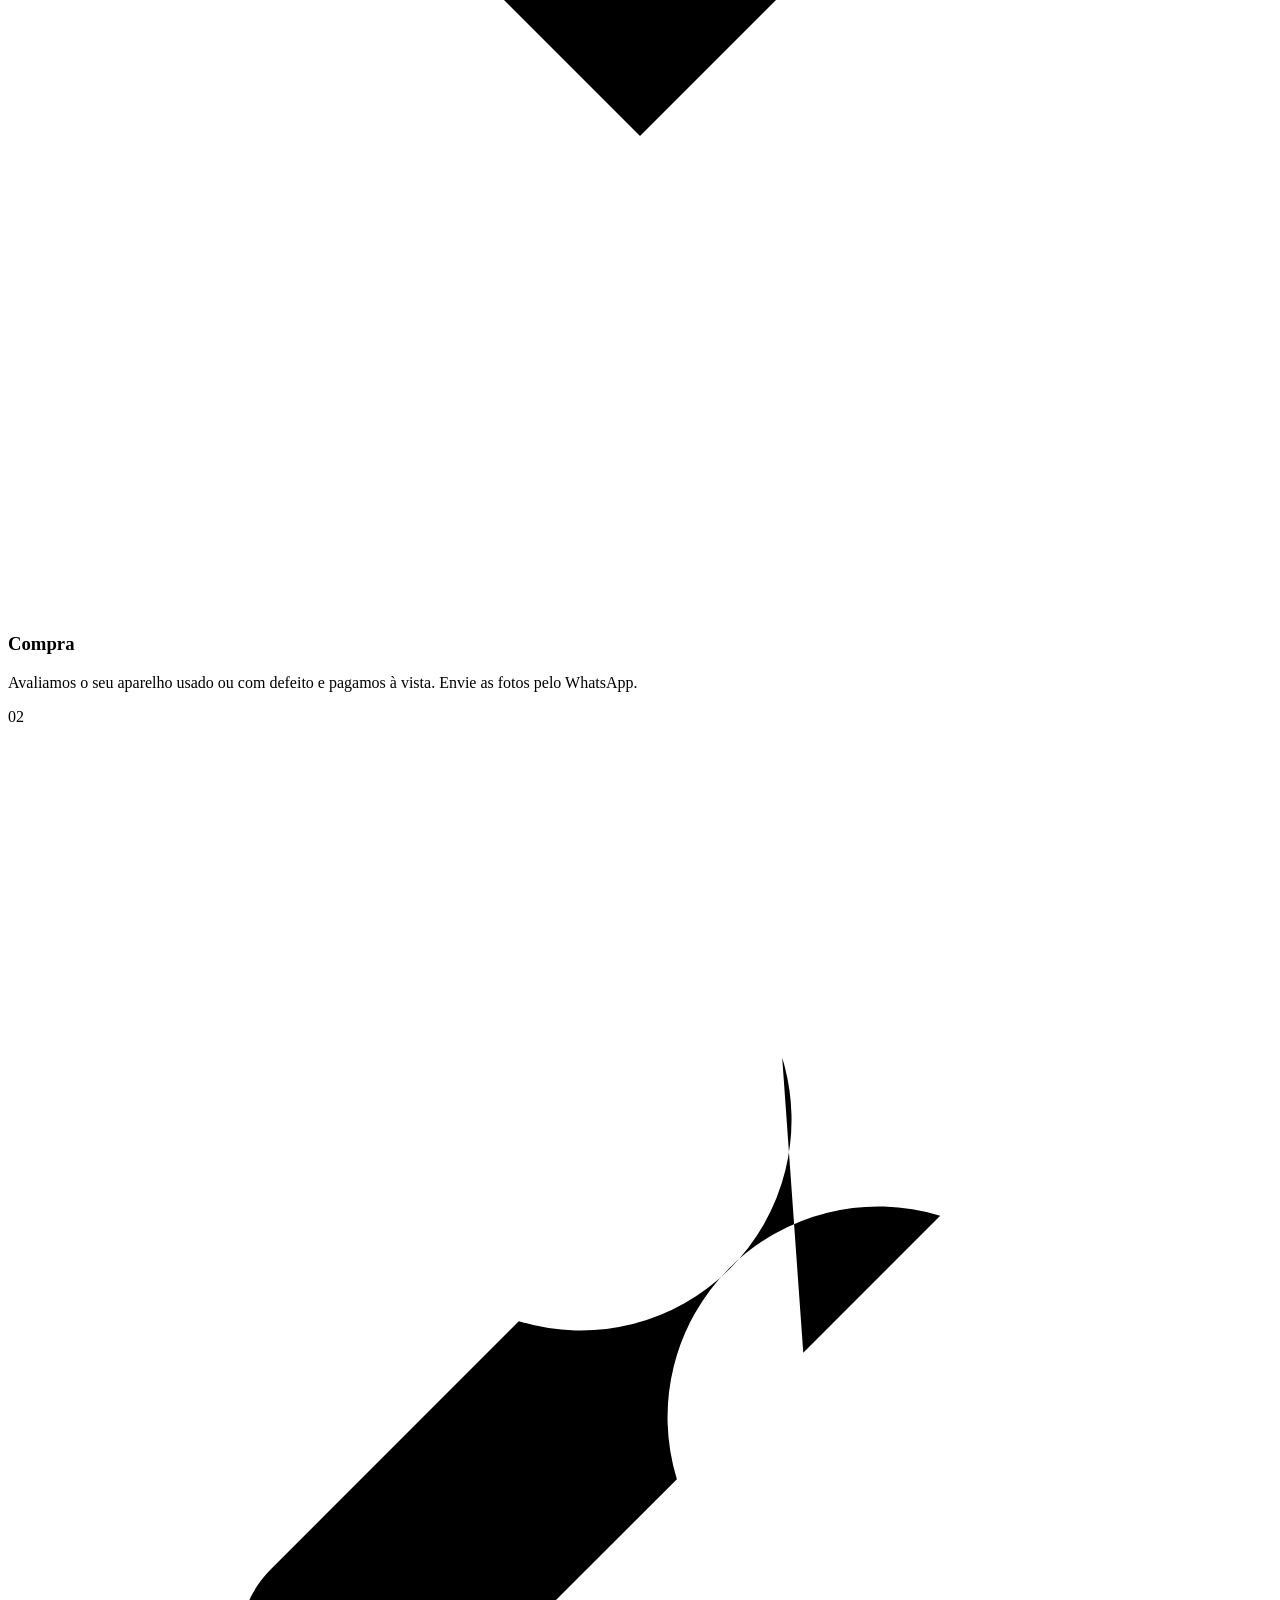
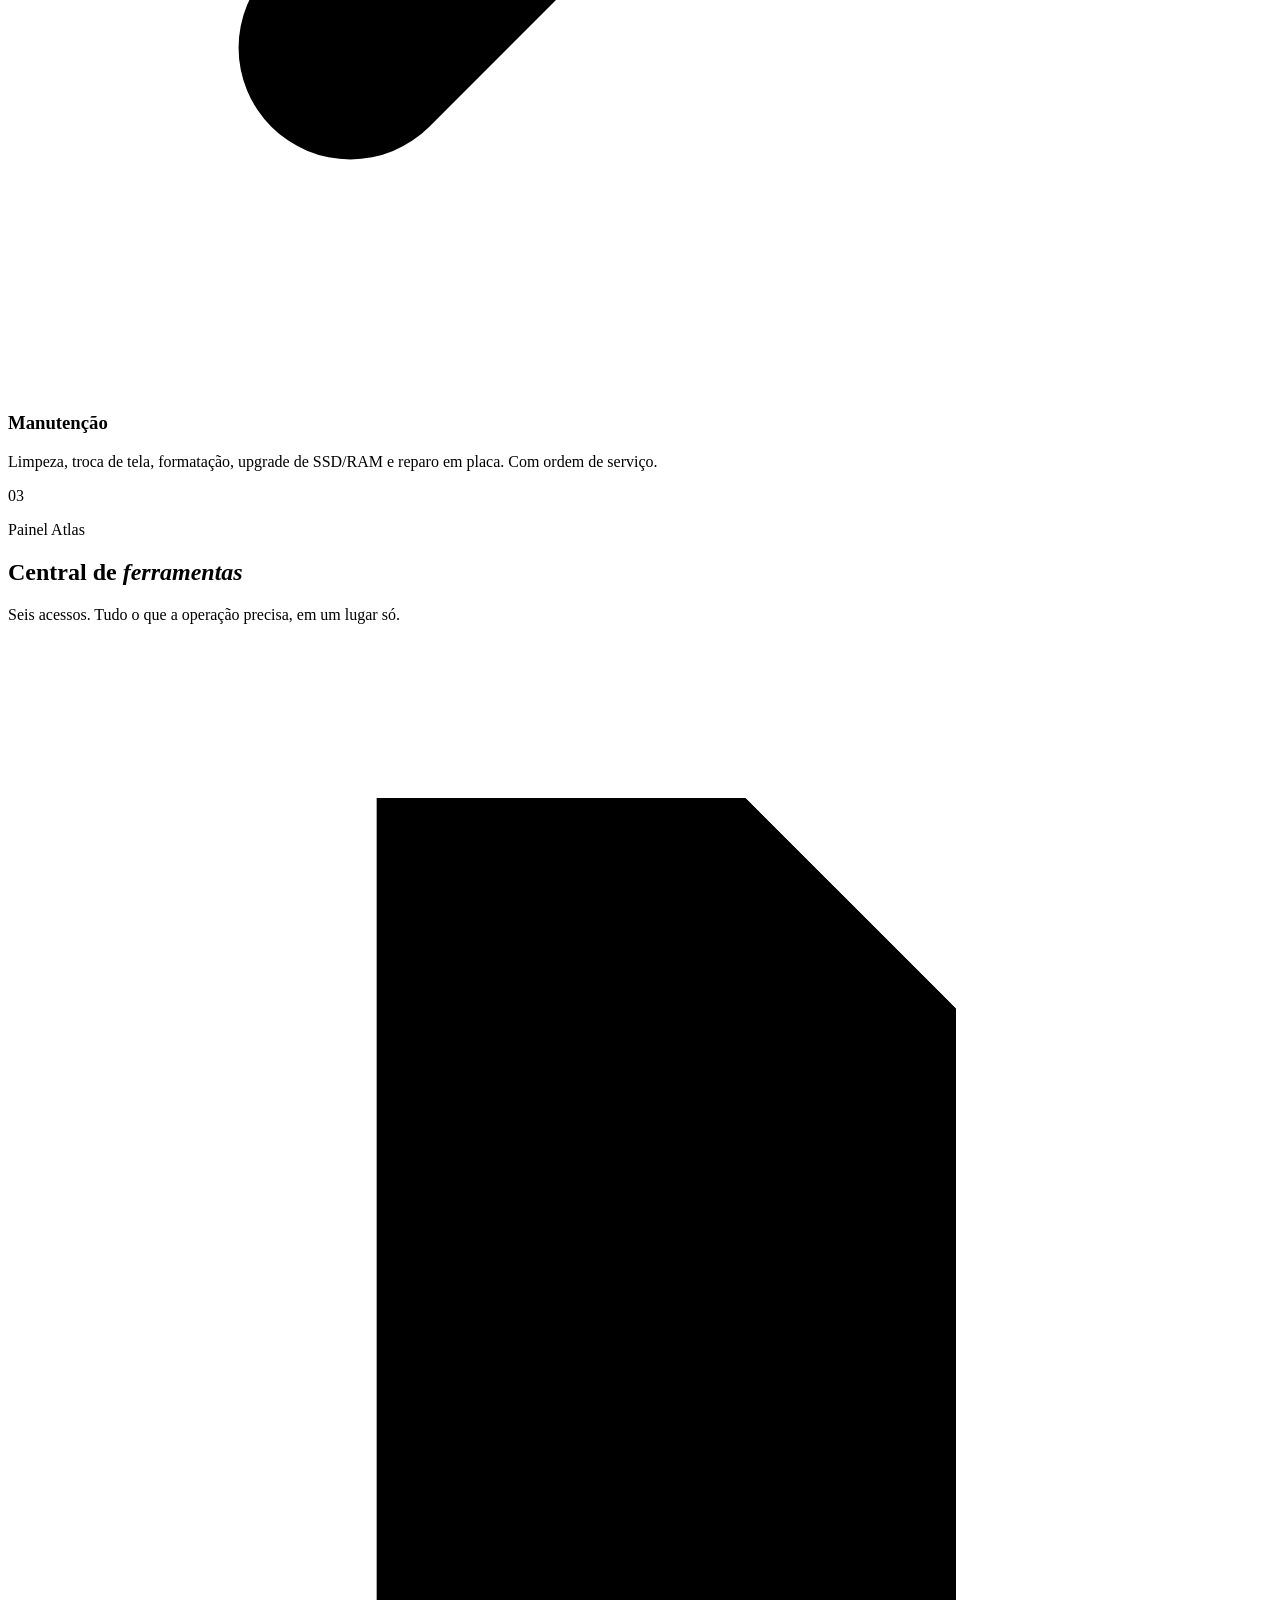
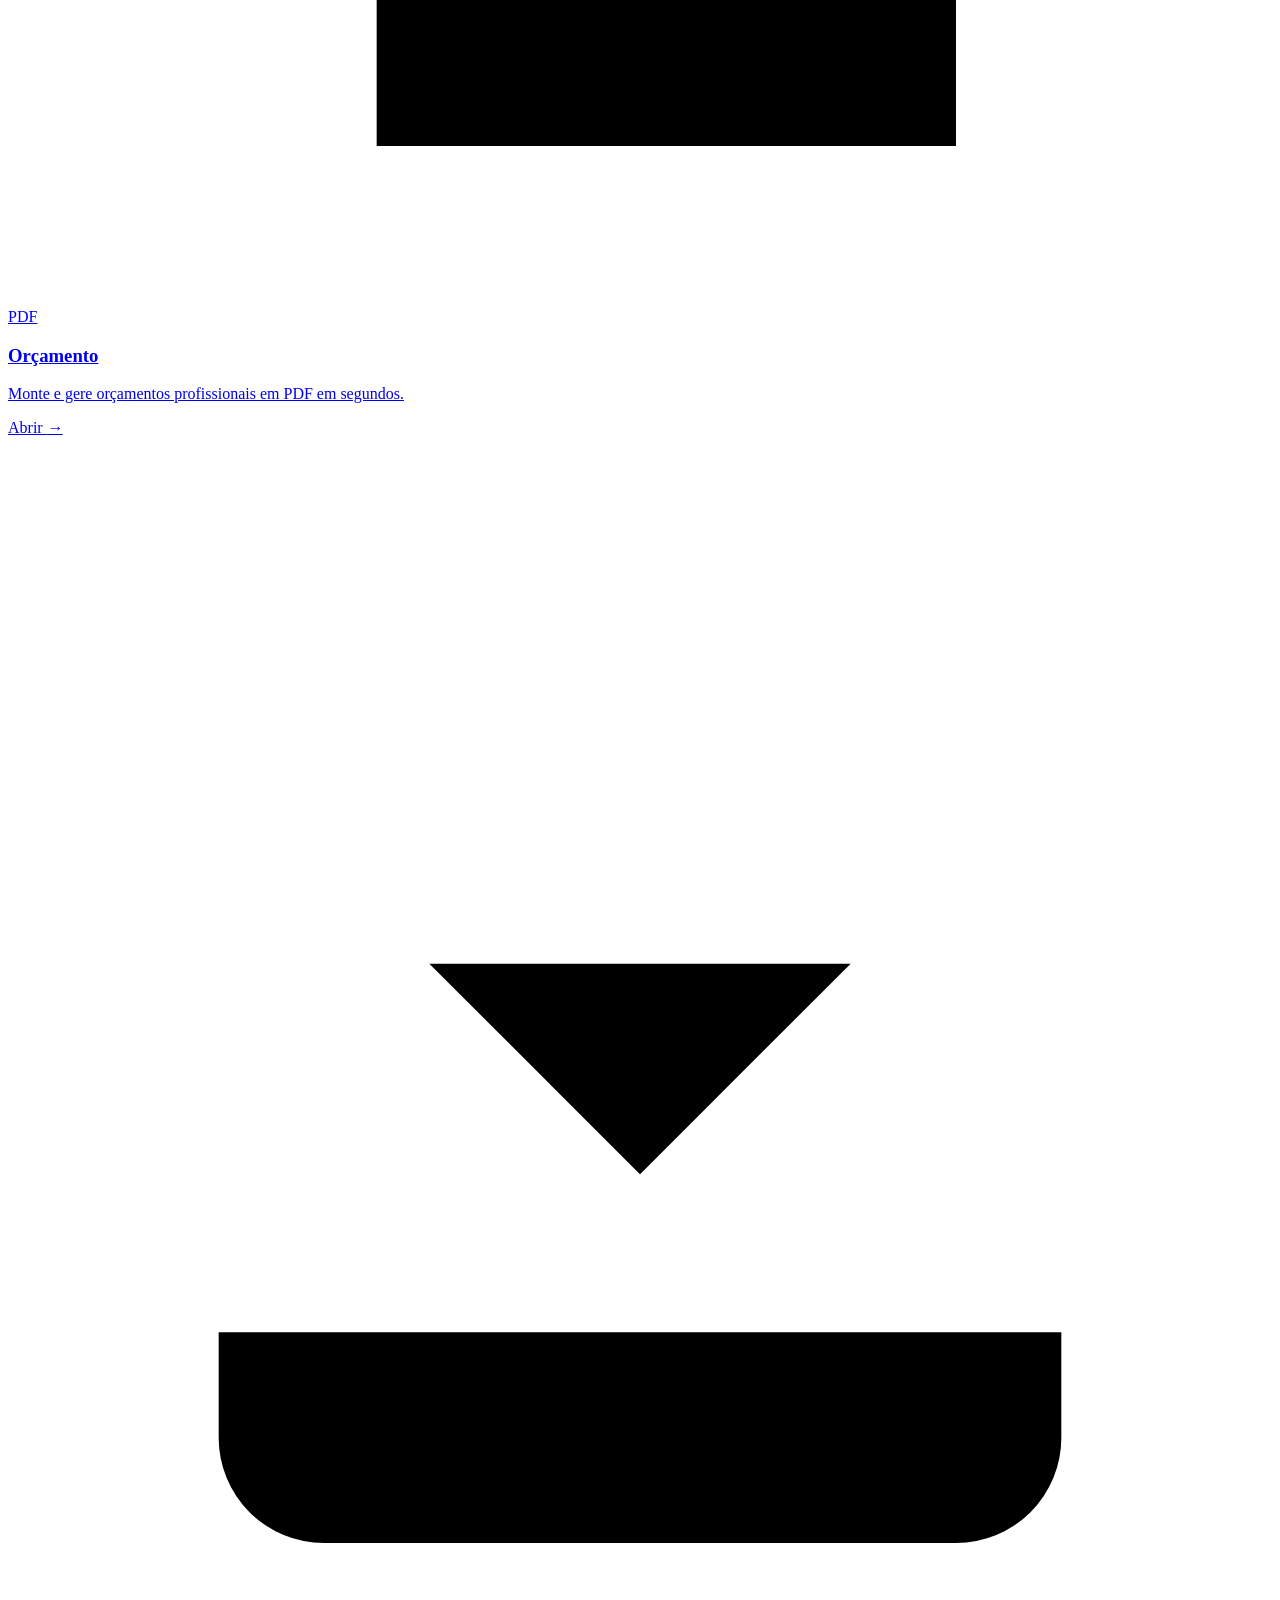
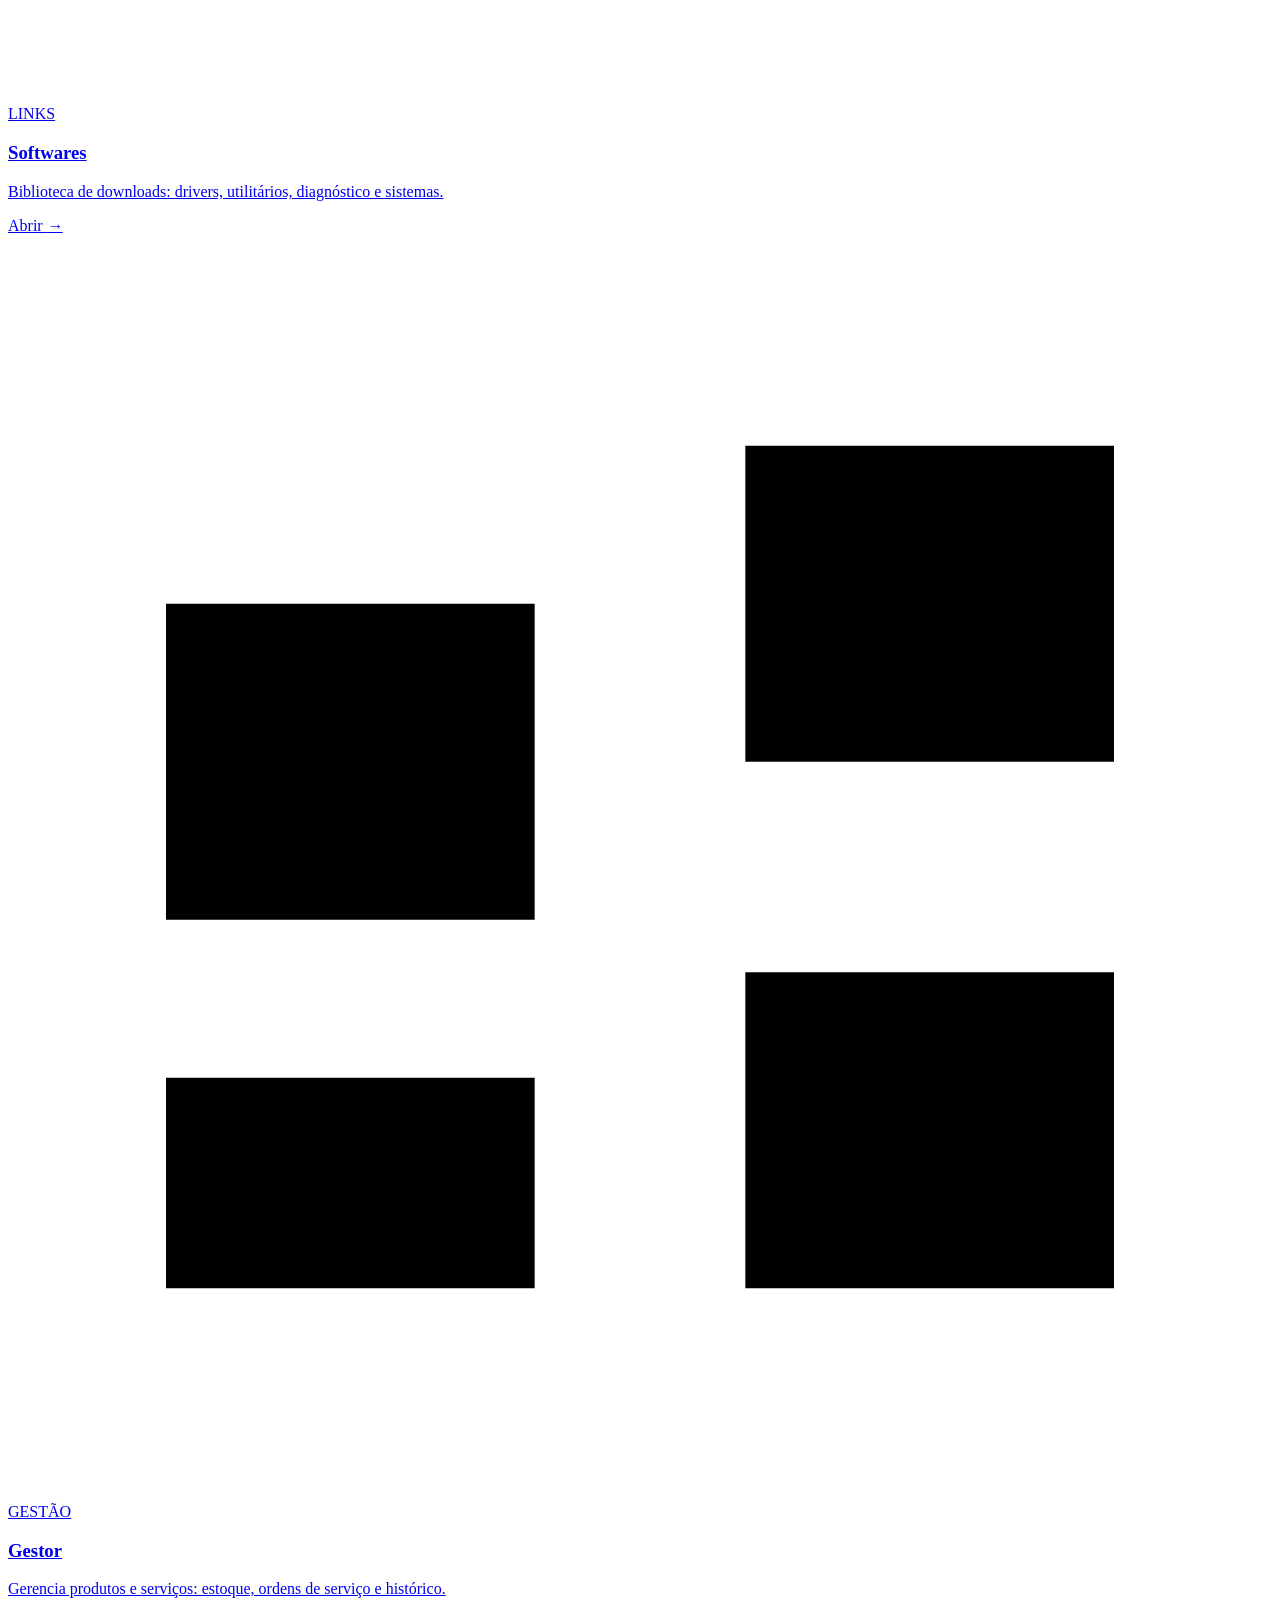
==== commit bdbe9ba6: "Update print statement from 'Hello' to 'Goodbye'" ====
--- a/index.html
+++ b/index.html
@@ -1,187 +1,357 @@
 <!DOCTYPE html>
 <html lang="pt-BR">
 <head>
-  <meta charset="utf-8">
-  <meta name="viewport" content="width=device-width, initial-scale=1, viewport-fit=cover">
-
-  <title>Atlas Imperium | Notebooks, celulares e PCs a preço de revenda</title>
-  <meta name="description" content="Venda, compra e manutenção de notebooks, celulares e PCs. Preço de revenda para quem trabalha com informática. Atendimento 100% online.">
-  <meta name="theme-color" content="#05031a">
-  <link rel="canonical" href="https://atlasthe.com/">
-
-  <!-- Pré-visualização ao compartilhar o link (WhatsApp, Instagram, etc.) -->
-  <meta property="og:type" content="website">
-  <meta property="og:locale" content="pt_BR">
-  <meta property="og:site_name" content="Atlas Imperium">
-  <meta property="og:title" content="Atlas Imperium | Notebooks, celulares e PCs a preço de revenda">
-  <meta property="og:description" content="Venda, compra e manutenção de notebooks, celulares e PCs. Atendimento 100% online.">
-  <meta property="og:url" content="https://atlasthe.com/">
-  <meta property="og:image" content="https://atlasthe.com/assets/og-image.png">
-  <meta name="twitter:card" content="summary_large_image">
-
-  <link rel="icon" type="image/png" href="assets/favicon.png">
-  <link rel="apple-touch-icon" href="assets/apple-touch-icon.png">
-
-  <link rel="preload" href="assets/unbounded.woff2" as="font" type="font/woff2" crossorigin>
-  <link rel="preload" href="assets/manrope.woff2" as="font" type="font/woff2" crossorigin>
-  <link rel="stylesheet" href="css/style.css">
+<meta charset="UTF-8" />
+<meta name="viewport" content="width=device-width, initial-scale=1, viewport-fit=cover" />
+<title>ATLAS IMPERIUM — Notebooks, Celulares e PCs</title>
+<meta name="description" content="Atlas Imperium — venda, compra e manutenção de notebooks, celulares e PCs. Atendimento 100% online, preço de revenda para quem trabalha com informática." />
+<meta name="theme-color" content="#05060a" />
+
+<meta property="og:type" content="website" />
+<meta property="og:title" content="ATLAS IMPERIUM" />
+<meta property="og:description" content="Venda, compra e manutenção de notebooks, celulares e PCs. Preço de revenda." />
+<meta property="og:url" content="https://atlasthe.com" />
+<meta property="og:image" content="https://atlasthe.com/assets/img/logo.png" />
+
+<link rel="icon" href="assets/img/logo.png" />
+<link rel="apple-touch-icon" href="assets/img/logo.png" />
+
+<link rel="preconnect" href="https://fonts.googleapis.com" />
+<link rel="preconnect" href="https://fonts.gstatic.com" crossorigin />
+<link href="https://fonts.googleapis.com/css2?family=Orbitron:wght@700;800;900&family=Chakra+Petch:wght@400;500;600;700&family=Inter:wght@300;400;500;600&display=swap" rel="stylesheet" />
+
+<link rel="stylesheet" href="assets/css/style.css" />
 </head>
-
 <body>
-  <a class="skip" href="#ferramentas">Ir para as ferramentas</a>
-
-  <!-- Textura de escamas + brilho de fundo -->
-  <div class="bg" aria-hidden="true"></div>
-
-  <header class="topbar">
-    <a class="brand" href="./" aria-label="Atlas Imperium, página inicial">
-      <span class="brand__name">Atlas</span>
-      <span class="brand__sub">Imperium</span>
+
+<!-- ============ SÍMBOLO DO DRAGÃO (reutilizado no site todo) ============ -->
+<svg width="0" height="0" style="position:absolute" aria-hidden="true">
+  <!-- cabeça baseada na logo da Atlas. Cores como atributo: o CSS não entra no shadow tree do <use> -->
+  <symbol id="dragon-head" viewBox="0 0 380 250">
+    <linearGradient id="dgGrad" x1="0" y1="1" x2="1" y2="0">
+      <stop offset="0%"   stop-color="#1b1bab"/>
+      <stop offset="55%"  stop-color="#3a46e8"/>
+      <stop offset="100%" stop-color="#7a94ff"/>
+    </linearGradient>
+    <!-- juba: lâminas finas varridas para trás, como na logo -->
+    <path fill="url(#dgGrad)" d="M118 108 C180 80 258 50 358 20 C300 54 212 90 136 124 Z"/>
+    <path fill="url(#dgGrad)" d="M186 100 C236 86 288 72 342 58 C298 84 240 104 198 118 Z"/>
+    <path fill="url(#dgGrad)" d="M220 148 C262 146 300 150 338 160 C296 166 250 172 216 176 Z"/>
+    <path fill="url(#dgGrad)" d="M192 186 C224 198 248 214 268 234 C236 222 204 208 178 198 Z"/>
+    <!-- crânio: focinho em ponta, crista de chamas, maxilar com presas -->
+    <path fill="url(#dgGrad)" d="M16 170 C40 152 70 140 96 136 L108 108 L124 128 L146 120 L158 86 L172 114 L194 80 L206 114 C222 124 232 142 224 162 C216 176 198 182 178 182 L150 176 L142 192 L134 174 L108 170 L100 186 L92 168 L60 166 C44 168 28 170 16 170 Z"/>
+    <!-- mandíbula inferior (boca aberta) -->
+    <path fill="#2a2abe" d="M178 184 C158 194 130 202 100 208 L92 194 L84 210 L58 214 L44 206 C56 226 90 232 126 226 C152 220 170 206 180 196 Z"/>
+    <!-- faceta de brilho -->
+    <path fill="#8fb4ff" opacity=".22" d="M150 150 C172 146 192 146 208 150 C190 156 168 160 150 160 Z"/>
+    <!-- olho em lâmina e narina -->
+    <path fill="#eaf0ff" d="M102 153 C114 143 130 136 144 136 C130 142 116 150 104 156 Z"/>
+    <path fill="#05060a" opacity=".45" d="M36 164 C42 160 48 158 52 158 C46 162 40 166 36 167 Z"/>
+  </symbol>
+</svg>
+
+<!-- ============ PRELOADER ============ -->
+<div class="preloader" id="preloader">
+  <div class="preloader__core">
+    <svg class="preloader__ring" viewBox="0 0 120 120" aria-hidden="true">
+      <circle class="pr-track" cx="60" cy="60" r="52"/>
+      <circle class="pr-arc"   cx="60" cy="60" r="52"/>
+      <circle class="pr-arc2"  cx="60" cy="60" r="40"/>
+    </svg>
+    <svg class="preloader__dragon dragon-ico" viewBox="0 0 380 250" aria-hidden="true"><use href="#dragon-head"/></svg>
+  </div>
+  <p class="preloader__text">DESPERTANDO O DRAGÃO<span class="dots"><i>.</i><i>.</i><i>.</i></span></p>
+</div>
+
+<!-- ============ CAMADAS DE EFEITO ============ -->
+<canvas id="embers" class="fx-embers" aria-hidden="true"></canvas>
+<div class="fx-grid" aria-hidden="true"></div>
+<div class="fx-scales" aria-hidden="true"></div>
+<div class="fx-noise" aria-hidden="true"></div>
+<div class="fx-cursor" id="cursor" aria-hidden="true"></div>
+<div class="scroll-progress"><span id="scrollBar"></span></div>
+
+<!-- ============ HEADER ============ -->
+<header class="header" id="header">
+  <a class="brand" href="#top" aria-label="Atlas Imperium — início">
+    <span class="brand__mark">
+      <img src="assets/img/logo.png" alt="" onerror="this.style.display='none'" />
+    </span>
+    <span class="brand__txt">
+      <strong>ATLAS</strong>
+      <small>IMPERIUM</small>
+    </span>
+  </a>
+
+  <nav class="nav" id="nav">
+    <a href="#top" class="nav__link">Início</a>
+    <a href="#servicos" class="nav__link">Serviços</a>
+    <a href="#painel" class="nav__link">Painel</a>
+    <a href="#contato" class="nav__link">Contato</a>
+  </nav>
+
+  <a class="btn btn--sm btn--primary header__cta magnetic" href="https://wa.me/5586988815862" target="_blank" rel="noopener">
+    <svg viewBox="0 0 24 24" class="ico-fill" aria-hidden="true"><path d="M17.47 14.38c-.3-.15-1.76-.87-2.03-.97-.27-.1-.47-.15-.67.15-.2.3-.77.97-.94 1.16-.17.2-.35.22-.64.08-.3-.15-1.26-.46-2.39-1.48-.88-.79-1.48-1.76-1.65-2.06-.17-.3-.02-.46.13-.6.13-.14.3-.35.45-.52.15-.18.2-.3.3-.5.1-.2.05-.37-.03-.52-.07-.15-.67-1.61-.91-2.21-.24-.58-.49-.5-.67-.51h-.57c-.2 0-.52.08-.79.37-.27.3-1.04 1.02-1.04 2.48s1.07 2.87 1.21 3.07c.15.2 2.1 3.2 5.08 4.49.71.3 1.26.49 1.69.62.71.23 1.36.2 1.87.12.57-.09 1.76-.72 2-1.41.25-.7.25-1.29.18-1.42-.08-.12-.28-.2-.57-.34M12.05 21.8h-.01a9.87 9.87 0 0 1-5.03-1.38l-.36-.21-3.74.98 1-3.65-.24-.37a9.86 9.86 0 0 1-1.51-5.26c0-5.45 4.44-9.89 9.89-9.89 2.64 0 5.12 1.03 6.99 2.9a9.83 9.83 0 0 1 2.89 6.99c0 5.45-4.44 9.89-9.88 9.89m8.41-18.3A11.82 11.82 0 0 0 12.05 0C5.5 0 .16 5.34.16 11.89c0 2.1.55 4.14 1.59 5.95L.06 24l6.3-1.65a11.88 11.88 0 0 0 5.69 1.45c6.55 0 11.89-5.34 11.89-11.89a11.82 11.82 0 0 0-3.48-8.41"/></svg>
+    <span>Falar agora</span>
+  </a>
+
+  <button class="burger" id="burger" aria-label="Abrir menu" aria-expanded="false"><span></span><span></span><span></span></button>
+</header>
+
+<main id="top">
+
+  <!-- ============ HERO ============ -->
+  <section class="hero">
+    <div class="hero__glow" aria-hidden="true"></div>
+
+    <!-- dragão serpente desenhado e animado via canvas -->
+    <canvas id="dragon" class="hero__dragon" aria-hidden="true"></canvas>
+
+    <div class="hero__sigil" data-parallax="0.18">
+      <svg class="sigil-ring" viewBox="0 0 400 400" aria-hidden="true">
+        <circle class="ring ring--1" cx="200" cy="200" r="178" />
+        <circle class="ring ring--2" cx="200" cy="200" r="150" />
+        <g class="spikes" id="spikes"></g>
+      </svg>
+    </div>
+
+    <div class="hero__content">
+      <div class="hero__emblem">
+        <img src="assets/img/logo.png" alt="Logotipo Atlas Imperium"
+             onerror="this.parentNode.style.display='none'" />
+      </div>
+
+      <p class="eyebrow reveal"><span class="eyebrow__dot"></span> Venda · Compra · Manutenção</p>
+
+      <h1 class="hero__title" data-split>ATLAS</h1>
+      <p class="hero__sub reveal" data-delay="120">I M P E R I U M</p>
+
+      <p class="hero__lead reveal" data-delay="200">
+        Venda, compra e manutenção de <strong>notebooks</strong>, <strong>celulares</strong> e <strong>PCs</strong>.
+        Preço de revenda para quem vive de tecnologia.
+      </p>
+
+      <div class="hero__actions reveal" data-delay="280">
+        <a href="#painel" class="btn btn--primary magnetic">
+          <span>Entrar no painel</span>
+          <svg viewBox="0 0 24 24" class="ico" aria-hidden="true"><path d="M5 12h14M13 6l6 6-6 6"/></svg>
+        </a>
+        <a href="https://wa.me/5586988815862" target="_blank" rel="noopener" class="btn btn--ghost magnetic">
+          <span>Pedir orçamento</span>
+        </a>
+      </div>
+    </div>
+
+    <a href="#servicos" class="scroll-cue" aria-label="Rolar para baixo">
+      <span class="scroll-cue__line"></span>
+      <span class="scroll-cue__txt">role</span>
     </a>
-    <nav class="topnav" aria-label="Principal">
-      <a href="#ferramentas">Ferramentas</a>
-      <a href="#contato">Contato</a>
+  </section>
+
+  <!-- ============ MARQUEE ============ -->
+  <div class="marquee" aria-hidden="true">
+    <div class="marquee__track" id="marqueeTrack">
+      <span>VENDAS</span><i>◆</i><span>COMPRA</span><i>◆</i><span>MANUTENÇÃO</span><i>◆</i>
+      <span>NOTEBOOKS</span><i>◆</i><span>CELULARES</span><i>◆</i><span>PCs</span><i>◆</i>
+      <span>PREÇO DE REVENDA</span><i>◆</i><span>UPGRADE</span><i>◆</i>
+    </div>
+  </div>
+
+  <!-- ============ SERVIÇOS ============ -->
+  <section class="section" id="servicos">
+    <svg class="sec-dragon dragon-ico" viewBox="0 0 380 250" aria-hidden="true"><use href="#dragon-head"/></svg>
+    <div class="shell">
+      <header class="sec-head">
+        <p class="eyebrow reveal"><span class="eyebrow__dot"></span> O que fazemos</p>
+        <h2 class="sec-title reveal" data-delay="80">Equipamento certo,<br><em>preço de quem entende.</em></h2>
+        <p class="sec-desc reveal" data-delay="160">
+          Operação enxuta, custo baixo e preço que faz sentido para quem revende, monta ou conserta.
+        </p>
+      </header>
+
+      <div class="grid-3">
+        <article class="feat reveal">
+          <div class="feat__ico">
+            <svg viewBox="0 0 24 24" aria-hidden="true"><path d="M3 6h18v10H3z"/><path d="M2 19h20"/><path d="M9 10h6"/></svg>
+          </div>
+          <h3>Venda</h3>
+          <p>Notebooks, celulares e PCs novos e seminovos, testados peça por peça antes de sair.</p>
+          <span class="feat__num">01</span>
+        </article>
+
+        <article class="feat reveal" data-delay="110">
+          <div class="feat__ico">
+            <svg viewBox="0 0 24 24" aria-hidden="true"><path d="M12 3v12"/><path d="M7 10l5 5 5-5"/><path d="M4 19h16"/></svg>
+          </div>
+          <h3>Compra</h3>
+          <p>Avaliamos o seu aparelho usado ou com defeito e pagamos à vista. Envie as fotos pelo WhatsApp.</p>
+          <span class="feat__num">02</span>
+        </article>
+
+        <article class="feat reveal" data-delay="220">
+          <div class="feat__ico">
+            <svg viewBox="0 0 24 24" aria-hidden="true"><path d="M14.7 6.3a4 4 0 0 1-5 5L5 16a2.1 2.1 0 1 0 3 3l4.7-4.7a4 4 0 0 1 5-5l-2.6 2.6"/></svg>
+          </div>
+          <h3>Manutenção</h3>
+          <p>Limpeza, troca de tela, formatação, upgrade de SSD/RAM e reparo em placa. Com ordem de serviço.</p>
+          <span class="feat__num">03</span>
+        </article>
+      </div>
+    </div>
+  </section>
+
+  <!-- ============ PAINEL / DASHBOARD ============ -->
+  <section class="section section--panel" id="painel">
+    <div class="shell">
+      <header class="sec-head sec-head--center">
+        <p class="eyebrow reveal"><span class="eyebrow__dot"></span> Painel Atlas</p>
+        <h2 class="sec-title reveal" data-delay="80">Central de <em>ferramentas</em></h2>
+        <p class="sec-desc reveal" data-delay="160">Seis acessos. Tudo o que a operação precisa, em um lugar só.</p>
+      </header>
+
+      <div class="dash">
+
+        <a class="card reveal" href="pages/orcamento.html">
+          <span class="card__bg" aria-hidden="true"></span>
+          <span class="card__shine" aria-hidden="true"></span>
+          <div class="card__top">
+            <span class="card__ico">
+              <svg viewBox="0 0 24 24" aria-hidden="true"><path d="M7 3h7l4 4v14H7z"/><path d="M14 3v4h4"/><path d="M10 12h5M10 15h5M10 18h3"/></svg>
+            </span>
+            <span class="card__tag">PDF</span>
+          </div>
+          <h3 class="card__title">Orçamento</h3>
+          <p class="card__desc">Monte e gere orçamentos profissionais em PDF em segundos.</p>
+          <span class="card__go">Abrir <i>→</i></span>
+        </a>
+
+        <a class="card reveal" data-delay="90" href="pages/softwares.html">
+          <span class="card__bg" aria-hidden="true"></span>
+          <span class="card__shine" aria-hidden="true"></span>
+          <div class="card__top">
+            <span class="card__ico">
+              <svg viewBox="0 0 24 24" aria-hidden="true"><path d="M12 3v11"/><path d="M8 10l4 4 4-4"/><path d="M4 17v2a2 2 0 0 0 2 2h12a2 2 0 0 0 2-2v-2"/></svg>
+            </span>
+            <span class="card__tag">LINKS</span>
+          </div>
+          <h3 class="card__title">Softwares</h3>
+          <p class="card__desc">Biblioteca de downloads: drivers, utilitários, diagnóstico e sistemas.</p>
+          <span class="card__go">Abrir <i>→</i></span>
+        </a>
+
+        <a class="card reveal" data-delay="180" href="pages/gestor.html" data-soon>
+          <span class="card__bg" aria-hidden="true"></span>
+          <span class="card__shine" aria-hidden="true"></span>
+          <div class="card__top">
+            <span class="card__ico">
+              <svg viewBox="0 0 24 24" aria-hidden="true"><path d="M3 7h7v6H3z"/><path d="M14 4h7v6h-7z"/><path d="M14 14h7v6h-7z"/><path d="M3 16h7v4H3z"/></svg>
+            </span>
+            <span class="card__tag">GESTÃO</span>
+          </div>
+          <h3 class="card__title">Gestor</h3>
+          <p class="card__desc">Gerencia produtos e serviços: estoque, ordens de serviço e histórico.</p>
+          <span class="card__go">Abrir <i>→</i></span>
+        </a>
+
+        <a class="card reveal" data-delay="270" href="pages/optiplex.html">
+          <span class="card__bg" aria-hidden="true"></span>
+          <span class="card__shine" aria-hidden="true"></span>
+          <div class="card__top">
+            <span class="card__ico">
+              <svg viewBox="0 0 24 24" aria-hidden="true"><path d="M6 3h9l3 3v15H6z"/><path d="M9 8h5M9 12h5M9 16h3"/><circle cx="16" cy="17" r="1.4"/></svg>
+            </span>
+            <span class="card__tag">BUILD</span>
+          </div>
+          <h3 class="card__title">Optiplex</h3>
+          <p class="card__desc">Monte a configuração do modelo, escolha as peças e veja o preço final.</p>
+          <span class="card__go">Abrir <i>→</i></span>
+        </a>
+
+        <a class="card card--wa reveal" data-delay="360" href="https://wa.me/5586988815862" target="_blank" rel="noopener">
+          <span class="card__bg" aria-hidden="true"></span>
+          <span class="card__shine" aria-hidden="true"></span>
+          <div class="card__top">
+            <span class="card__ico">
+              <svg viewBox="0 0 24 24" class="ico-fill" aria-hidden="true"><path d="M17.47 14.38c-.3-.15-1.76-.87-2.03-.97-.27-.1-.47-.15-.67.15-.2.3-.77.97-.94 1.16-.17.2-.35.22-.64.08-.3-.15-1.26-.46-2.39-1.48-.88-.79-1.48-1.76-1.65-2.06-.17-.3-.02-.46.13-.6.13-.14.3-.35.45-.52.15-.18.2-.3.3-.5.1-.2.05-.37-.03-.52-.07-.15-.67-1.61-.91-2.21-.24-.58-.49-.5-.67-.51h-.57c-.2 0-.52.08-.79.37-.27.3-1.04 1.02-1.04 2.48s1.07 2.87 1.21 3.07c.15.2 2.1 3.2 5.08 4.49.71.3 1.26.49 1.69.62.71.23 1.36.2 1.87.12.57-.09 1.76-.72 2-1.41.25-.7.25-1.29.18-1.42-.08-.12-.28-.2-.57-.34M12.05 21.8h-.01a9.87 9.87 0 0 1-5.03-1.38l-.36-.21-3.74.98 1-3.65-.24-.37a9.86 9.86 0 0 1-1.51-5.26c0-5.45 4.44-9.89 9.89-9.89 2.64 0 5.12 1.03 6.99 2.9a9.83 9.83 0 0 1 2.89 6.99c0 5.45-4.44 9.89-9.88 9.89m8.41-18.3A11.82 11.82 0 0 0 12.05 0C5.5 0 .16 5.34.16 11.89c0 2.1.55 4.14 1.59 5.95L.06 24l6.3-1.65a11.88 11.88 0 0 0 5.69 1.45c6.55 0 11.89-5.34 11.89-11.89a11.82 11.82 0 0 0-3.48-8.41"/></svg>
+            </span>
+            <span class="card__tag">DIRETO</span>
+          </div>
+          <h3 class="card__title">WhatsApp</h3>
+          <p class="card__desc">(86) 98881-5862 — orçamento, dúvidas e pedidos na hora.</p>
+          <span class="card__go">Chamar <i>→</i></span>
+        </a>
+
+        <a class="card card--ig reveal" data-delay="450" href="https://instagram.com/atlas.fix" target="_blank" rel="noopener">
+          <span class="card__bg" aria-hidden="true"></span>
+          <span class="card__shine" aria-hidden="true"></span>
+          <div class="card__top">
+            <span class="card__ico">
+              <svg viewBox="0 0 24 24" aria-hidden="true"><rect x="3" y="3" width="18" height="18" rx="5"/><circle cx="12" cy="12" r="4"/><circle cx="17.2" cy="6.8" r="1.1" fill="currentColor" stroke="none"/></svg>
+            </span>
+            <span class="card__tag">SOCIAL</span>
+          </div>
+          <h3 class="card__title">Instagram</h3>
+          <p class="card__desc">@atlas.fix — novidades, estoque e bastidores da oficina.</p>
+          <span class="card__go">Seguir <i>→</i></span>
+        </a>
+
+      </div>
+    </div>
+  </section>
+
+  <!-- ============ NÚMEROS ============ -->
+  <section class="stats">
+    <div class="shell stats__grid">
+      <div class="stat reveal"><strong data-count="100" data-suffix="%">0</strong><span>Testados</span></div>
+      <div class="stat reveal" data-delay="90"><strong data-count="6">0</strong><span>Ferramentas</span></div>
+      <div class="stat reveal" data-delay="180"><strong data-count="3">0</strong><span>Categorias</span></div>
+      <div class="stat reveal" data-delay="270"><strong data-count="24" data-suffix="h">0</strong><span>Resposta</span></div>
+    </div>
+  </section>
+
+  <!-- ============ CONTATO ============ -->
+  <section class="section cta" id="contato">
+    <div class="shell cta__inner">
+      <div class="cta__glow" aria-hidden="true"></div>
+      <h2 class="sec-title reveal">Precisa de um <em>orçamento</em>?</h2>
+      <p class="sec-desc reveal" data-delay="100">
+        Manda o modelo e o defeito no WhatsApp. A gente responde com preço e prazo.
+      </p>
+      <div class="cta__actions reveal" data-delay="180">
+        <a href="https://wa.me/5586988815862" target="_blank" rel="noopener" class="btn btn--primary btn--lg magnetic"><span>(86) 98881-5862</span></a>
+        <a href="https://instagram.com/atlas.fix" target="_blank" rel="noopener" class="btn btn--ghost btn--lg magnetic"><span>@atlas.fix</span></a>
+      </div>
+    </div>
+  </section>
+</main>
+
+<!-- ============ FOOTER ============ -->
+<footer class="footer">
+  <div class="shell footer__inner">
+    <div class="footer__brand">
+      <span class="brand__mark brand__mark--sm">
+        <img src="assets/img/logo.png" alt="" onerror="this.style.display='none'" />
+      </span>
+      <div>
+        <strong>ATLAS IMPERIUM</strong>
+        <p>Notebooks · Celulares · PCs</p>
+      </div>
+    </div>
+
+    <nav class="footer__nav">
+      <a href="#servicos">Serviços</a>
+      <a href="#painel">Painel</a>
+      <a href="https://wa.me/5586988815862" target="_blank" rel="noopener">WhatsApp</a>
+      <a href="https://instagram.com/atlas.fix" target="_blank" rel="noopener">Instagram</a>
     </nav>
-  </header>
-
-  <main>
-    <!-- ===================== HERO ===================== -->
-    <section class="hero">
-      <div class="hero__copy">
-        <h1>Notebook, celular e PC a preço de revenda.</h1>
-        <p class="lead">Para quem curte tecnologia e para quem trabalha com informática. Atendimento 100% online.</p>
-
-        <ul class="services" aria-label="O que a Atlas faz">
-          <li>Venda</li>
-          <li>Compra</li>
-          <li>Manutenção</li>
-        </ul>
-
-        <div class="hero__actions">
-          <a class="btn btn--primary" href="https://wa.me/5586988815862?text=Ol%C3%A1%2C%20Atlas!%20Vim%20pelo%20site%20e%20queria%20saber%20mais." target="_blank" rel="noopener noreferrer">
-            <span>Chamar no WhatsApp</span>
-          </a>
-          <a class="btn btn--ghost" href="#ferramentas">
-            <span>Ver ferramentas</span>
-          </a>
-        </div>
-      </div>
-
-      <div class="hero__art" id="heroArt">
-        <img class="dragon" src="assets/logo.png" width="570" height="574"
-             alt="Logo da Atlas Imperium: um dragão azul enrolado atrás do nome Atlas">
-      </div>
-    </section>
-
-    <!-- ===================== FERRAMENTAS ===================== -->
-    <section class="block" id="ferramentas" aria-labelledby="t-ferramentas">
-      <div class="block__head">
-        <h2 id="t-ferramentas">Ferramentas</h2>
-        <p>Tudo o que você precisa num só lugar.</p>
-      </div>
-
-      <!--
-        COMO ATIVAR UMA FERRAMENTA QUANDO ELA FICAR PRONTA:
-        1) crie a pasta/página (ex.: orcamento/index.html)
-        2) apague o atributo  data-soon  do link correspondente abaixo
-        O aviso "Em breve" some e o clique passa a abrir a página.
-      -->
-      <div class="tools">
-
-        <a class="tool tool--a tool--wide" href="orcamento/" data-soon data-name="Orçamento">
-          <div class="tool__top">
-            <span class="tool__icon" aria-hidden="true">
-              <svg viewBox="0 0 24 24" fill="none" stroke="currentColor" stroke-width="1.7" stroke-linecap="round" stroke-linejoin="round"><path d="M14.5 2H6a2 2 0 0 0-2 2v16a2 2 0 0 0 2 2h12a2 2 0 0 0 2-2V7.5L14.5 2z"/><polyline points="14 2 14 8 20 8"/><line x1="16" y1="13" x2="8" y2="13"/><line x1="16" y1="17" x2="8" y2="17"/><line x1="10" y1="9" x2="8" y2="9"/></svg>
-            </span>
-            <span class="tag tag--soon">Em breve</span>
-          </div>
-          <div class="tool__body">
-            <h3>Orçamento</h3>
-            <p>Monte um orçamento e baixe em PDF.</p>
-          </div>
-        </a>
-
-        <a class="tool tool--b tool--narrow" href="softwares/" data-soon data-name="Softwares">
-          <div class="tool__top">
-            <span class="tool__icon" aria-hidden="true">
-              <svg viewBox="0 0 24 24" fill="none" stroke="currentColor" stroke-width="1.7" stroke-linecap="round" stroke-linejoin="round"><path d="M21 15v4a2 2 0 0 1-2 2H5a2 2 0 0 1-2-2v-4"/><polyline points="7 10 12 15 17 10"/><line x1="12" y1="15" x2="12" y2="3"/></svg>
-            </span>
-            <span class="tag tag--soon">Em breve</span>
-          </div>
-          <div class="tool__body">
-            <h3>Softwares</h3>
-            <p>Links para baixar programas, organizados por categoria.</p>
-          </div>
-        </a>
-
-        <a class="tool tool--b tool--narrow" href="ordem-de-servico/" data-soon data-name="Ordem de serviço">
-          <div class="tool__top">
-            <span class="tool__icon" aria-hidden="true">
-              <svg viewBox="0 0 24 24" fill="none" stroke="currentColor" stroke-width="1.7" stroke-linecap="round" stroke-linejoin="round"><path d="M14.7 6.3a1 1 0 0 0 0 1.4l1.6 1.6a1 1 0 0 0 1.4 0l3.77-3.77a6 6 0 0 1-7.94 7.94l-6.91 6.91a2.12 2.12 0 0 1-3-3l6.91-6.91a6 6 0 0 1 7.94-7.94l-3.76 3.76z"/></svg>
-            </span>
-            <span class="tag tag--soon">Em breve</span>
-          </div>
-          <div class="tool__body">
-            <h3>Ordem de serviço</h3>
-            <p>Controle produtos e acompanhe cada ordem de serviço.</p>
-          </div>
-        </a>
-
-        <a class="tool tool--a tool--wide" href="optiplex/" data-soon data-name="Optiplex">
-          <div class="tool__top">
-            <span class="tool__icon" aria-hidden="true">
-              <svg viewBox="0 0 24 24" fill="none" stroke="currentColor" stroke-width="1.7" stroke-linecap="round" stroke-linejoin="round"><rect x="4" y="4" width="16" height="16" rx="2"/><rect x="9" y="9" width="6" height="6"/><path d="M15 2v2M15 20v2M2 15h2M2 9h2M20 15h2M20 9h2M9 2v2M9 20v2"/></svg>
-            </span>
-            <span class="tag tag--soon">Em breve</span>
-          </div>
-          <div class="tool__body">
-            <h3>Optiplex</h3>
-            <p>Monte a configuração do Optiplex escolhendo cada peça.</p>
-          </div>
-        </a>
-
-      </div>
-    </section>
-
-    <!-- ===================== CONTATO ===================== -->
-    <section class="block" id="contato" aria-labelledby="t-contato">
-      <div class="block__head">
-        <h2 id="t-contato">Fale com a Atlas</h2>
-        <p>Sem loja física: o atendimento é por aqui.</p>
-      </div>
-
-      <div class="contacts">
-        <a class="contact contact--wa" href="https://wa.me/5586988815862?text=Ol%C3%A1%2C%20Atlas!%20Vim%20pelo%20site%20e%20queria%20saber%20mais." target="_blank" rel="noopener noreferrer">
-          <span class="contact__icon" aria-hidden="true">
-            <svg viewBox="0 0 24 24" fill="none" stroke="currentColor" stroke-width="1.7" stroke-linecap="round" stroke-linejoin="round"><path d="M7.9 20A9 9 0 1 0 4 16.1L2 22Z"/><g transform="translate(7.1 7) scale(.4)"><path d="M22 16.92v3a2 2 0 0 1-2.18 2 19.79 19.79 0 0 1-8.63-3.07 19.5 19.5 0 0 1-6-6 19.79 19.79 0 0 1-3.07-8.67A2 2 0 0 1 4.11 2h3a2 2 0 0 1 2 1.72 12.84 12.84 0 0 0 .7 2.81 2 2 0 0 1-.45 2.11L8.09 9.91a16 16 0 0 0 6 6l1.27-1.27a2 2 0 0 1 2.11-.45 12.84 12.84 0 0 0 2.81.7A2 2 0 0 1 22 16.92z" stroke-width="4"/></g></svg>
-          </span>
-          <span class="contact__text">
-            <span class="contact__label">WhatsApp</span>
-            <span class="contact__value">(86) 98881-5862</span>
-          </span>
-          <span class="contact__cta">Conversar</span>
-        </a>
-
-        <a class="contact contact--ig" href="https://www.instagram.com/atlasfix/" target="_blank" rel="noopener noreferrer">
-          <span class="contact__icon" aria-hidden="true">
-            <svg viewBox="0 0 24 24" fill="none" stroke="currentColor" stroke-width="1.7" stroke-linecap="round" stroke-linejoin="round"><rect x="2" y="2" width="20" height="20" rx="5" ry="5"/><path d="M16 11.37A4 4 0 1 1 12.63 8 4 4 0 0 1 16 11.37z"/><line x1="17.5" y1="6.5" x2="17.51" y2="6.5"/></svg>
-          </span>
-          <span class="contact__text">
-            <span class="contact__label">Instagram</span>
-            <span class="contact__value">@atlasfix</span>
-          </span>
-          <span class="contact__cta">Seguir</span>
-        </a>
-      </div>
-    </section>
-  </main>
-
-  <footer class="footer">
-    <p>&copy; <span id="ano">2026</span> Atlas Imperium. Atendimento 100% online.</p>
-  </footer>
-
-  <div class="toast" id="toast" role="status" aria-live="polite"></div>
-
-  <script src="js/script.js" defer></script>
+
+    <p class="footer__copy">© <span id="year">2026</span> Atlas Imperium · atlasthe.com</p>
+  </div>
+  <div class="footer__scales" aria-hidden="true"></div>
+</footer>
+
+<div class="toast" id="toast" role="status" aria-live="polite"></div>
+
+<script src="assets/js/main.js"></script>
 </body>
 </html>
